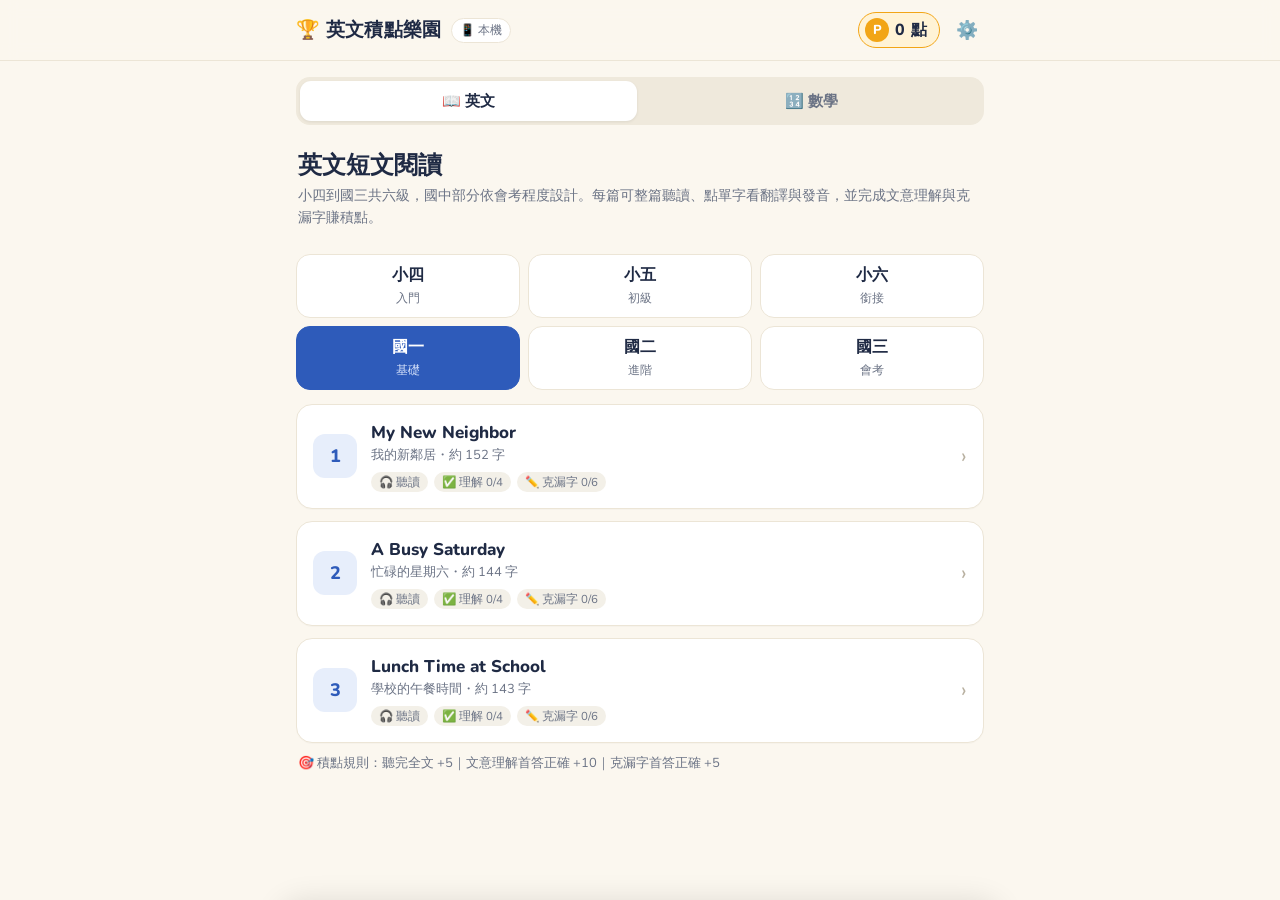
==== index.html @ c420f78f "新增數學練習：小四～國三 18 單元 112 題，與英文共用積點 Co-Authored-By: Claude Opus 5.5 <noreply@anthropic.com> Claude-Sess" ====
<!DOCTYPE html>
<html lang="zh-Hant">
<head>
<meta charset="utf-8">
<meta name="viewport" content="width=device-width, initial-scale=1">
<title>英文積點樂園｜短文閱讀</title>
<link rel="manifest" href="manifest.json">
<meta name="theme-color" content="#2E5BBA">
<meta name="apple-mobile-web-app-capable" content="yes">
<meta name="mobile-web-app-capable" content="yes">
<meta name="apple-mobile-web-app-title" content="英文積點樂園">
<meta name="apple-mobile-web-app-status-bar-style" content="default">
<link rel="apple-touch-icon" href="icons/icon-180.png">
<link rel="icon" href="icons/icon-192.png">
<link rel="preconnect" href="https://fonts.googleapis.com">
<link href="https://fonts.googleapis.com/css2?family=Nunito:wght@500;700;800&display=swap" rel="stylesheet">
<style>
:root{
  --bg:#FBF7EF; --card:#FFFFFF; --ink:#1F2A44; --muted:#6B7385; --line:#ECE5D6;
  --brand:#2E5BBA; --brand-soft:#E7EEFB; --gold:#F2A516; --gold-soft:#FFF3D6;
  --ok:#1E9E62; --ok-soft:#E3F5EC; --bad:#D9493B; --bad-soft:#FBE7E4;
  --hl:#FFE89A; --radius:16px;
}
*{box-sizing:border-box;-webkit-tap-highlight-color:transparent}
html,body{margin:0;background:var(--bg);color:var(--ink);
  font-family:"Nunito",-apple-system,"PingFang TC","Noto Sans TC","Microsoft JhengHei",sans-serif}
button{font:inherit;color:inherit;cursor:pointer;border:none;background:none}
.wrap{max-width:720px;margin:0 auto;padding:0 16px 96px}

/* header */
header{position:sticky;top:0;z-index:20;background:rgba(251,247,239,.94);backdrop-filter:blur(8px);border-bottom:1px solid var(--line)}
.hbar{max-width:720px;margin:0 auto;padding:12px 16px;display:flex;align-items:center;gap:10px}
.logo{font-weight:800;font-size:19px;letter-spacing:.3px;white-space:nowrap}
.local{font-size:12px;color:var(--muted);background:#fff;border:1px solid var(--line);padding:3px 8px;border-radius:99px;white-space:nowrap}
.spacer{flex:1}
.pts{display:flex;align-items:center;gap:6px;background:var(--gold-soft);border:1.5px solid var(--gold);padding:5px 12px 5px 6px;border-radius:99px;font-weight:800;white-space:nowrap}
.pts .p{width:24px;height:24px;border-radius:50%;background:var(--gold);color:#fff;display:grid;place-items:center;font-size:13px}
.pts.bump{animation:bump .5s}
@keyframes bump{40%{transform:scale(1.15)}}
.gear{font-size:18px;padding:6px;border-radius:10px}

/* home */
.hero{padding:20px 2px 6px}
.hero h1{margin:0 0 4px;font-size:24px}
.hero p{margin:0;color:var(--muted);font-size:14px;line-height:1.6}
.levels{display:grid;grid-template-columns:repeat(3,1fr);gap:8px;margin:18px 0 14px}
.lv{padding:9px 6px;border-radius:14px;background:#fff;border:1.5px solid var(--line);text-align:center}
.lv b{display:block;font-size:16px}
.lv small{color:var(--muted);font-size:12px}
.lv.on{background:var(--brand);border-color:var(--brand);color:#fff}
.lv.on small{color:#d8e3fb}
.plist{display:grid;gap:12px}
.pcard{display:flex;gap:14px;align-items:center;background:var(--card);border:1px solid var(--line);border-radius:var(--radius);padding:16px;text-align:left;width:100%;box-shadow:0 1px 0 rgba(0,0,0,.02)}
.pcard:active{transform:scale(.99)}
.pnum{width:44px;height:44px;border-radius:12px;background:var(--brand-soft);color:var(--brand);display:grid;place-items:center;font-weight:800;font-size:18px;flex:none}
.pinfo{flex:1;min-width:0}
.pinfo .t{font-weight:800;font-size:17px}
.pinfo .z{color:var(--muted);font-size:13px;margin-top:2px}
.badges{display:flex;gap:6px;margin-top:8px;flex-wrap:wrap}
.bdg{font-size:11.5px;padding:2px 8px;border-radius:99px;background:#F3F0E8;color:var(--muted)}
.bdg.done{background:var(--ok-soft);color:var(--ok);font-weight:700}
.chev{color:#B8B0A0;font-size:22px}

/* passage view */
.back{display:inline-flex;align-items:center;gap:4px;color:var(--brand);font-weight:700;padding:14px 0 6px}
.ptitle{margin:0;font-size:24px}
.psub{color:var(--muted);font-size:14px;margin:4px 0 0}
.tabs{display:flex;gap:6px;background:#EFE9DC;padding:4px;border-radius:14px;margin:16px 0}
.tab{flex:1;padding:10px 4px;border-radius:11px;font-weight:700;font-size:14px;color:var(--muted)}
.tab.on{background:#fff;color:var(--ink);box-shadow:0 1px 3px rgba(0,0,0,.08)}

.player{background:var(--card);border:1px solid var(--line);border-radius:var(--radius);padding:12px;display:flex;flex-wrap:wrap;gap:10px;align-items:center;position:sticky;top:58px;z-index:10}
.play{background:var(--brand);color:#fff;font-weight:800;padding:10px 16px;border-radius:12px;display:flex;align-items:center;gap:6px}
.stopb{background:#F1EDE4;padding:10px 12px;border-radius:12px;font-weight:700}
.speeds{display:flex;gap:4px;margin-left:auto}
.spd{padding:6px 9px;border-radius:9px;font-size:13px;font-weight:700;background:#F5F1E8;color:var(--muted)}
.spd.on{background:var(--ink);color:#fff}
.toggles{width:100%;display:flex;gap:8px;flex-wrap:wrap}
.tg{font-size:13px;padding:6px 10px;border-radius:99px;border:1.5px solid var(--line);background:#fff;font-weight:700;color:var(--muted)}
.tg.on{border-color:var(--brand);color:var(--brand);background:var(--brand-soft)}
.prog{width:100%;height:4px;background:#F1EDE4;border-radius:4px;overflow:hidden}
.prog i{display:block;height:100%;width:0;background:var(--gold);transition:width .3s}

.text{background:var(--card);border:1px solid var(--line);border-radius:var(--radius);padding:18px 18px 8px;margin-top:12px;font-size:19px;line-height:1.85;transition:filter .3s}
.text p{margin:0 0 16px}
.text.hide{filter:blur(7px);user-select:none;pointer-events:none}
.sent{border-radius:6px;transition:background .2s}
.sent.cur{background:#FFF6CF}
.w{border-radius:4px;cursor:pointer;padding:0 1px}
.w:hover{background:var(--brand-soft)}
.w.speak{background:var(--hl)}
.w.sel{background:var(--brand);color:#fff}
.hint{font-size:13px;color:var(--muted);margin:10px 2px 0;line-height:1.6}
.hidenote{text-align:center;color:var(--muted);font-size:14px;margin-top:-80px;position:relative;height:80px;display:none}
.vocab{margin-top:16px}
.vocab h3,.sech{font-size:15px;margin:0 0 8px}
.chips{display:flex;flex-wrap:wrap;gap:6px}
.chip{background:#fff;border:1px solid var(--line);border-radius:99px;padding:5px 10px;font-size:14px}
.chip span{color:var(--muted);font-size:12px;margin-left:4px}

/* quiz */
.q{background:var(--card);border:1px solid var(--line);border-radius:var(--radius);padding:16px;margin-bottom:12px}
.qh{font-weight:800;font-size:16.5px;line-height:1.5;margin-bottom:10px;display:flex;gap:8px}
.qh .n{color:var(--brand);flex:none}
.opt{display:flex;gap:10px;align-items:flex-start;width:100%;text-align:left;padding:11px 12px;border:1.5px solid var(--line);border-radius:12px;margin-top:8px;font-size:15.5px;line-height:1.45;background:#fff}
.opt .k{flex:none;width:24px;height:24px;border-radius:50%;background:#F3F0E8;display:grid;place-items:center;font-size:13px;font-weight:800;color:var(--muted)}
.opt.ok{border-color:var(--ok);background:var(--ok-soft)}
.opt.ok .k{background:var(--ok);color:#fff}
.opt.bad{border-color:var(--bad);background:var(--bad-soft)}
.opt.bad .k{background:var(--bad);color:#fff}
.opt:disabled{cursor:default}
.exp{margin-top:10px;font-size:14px;line-height:1.6;background:#FAF7F0;border-radius:10px;padding:10px 12px;color:#3d4660}
.exp b.okc{color:var(--ok)} .exp b.badc{color:var(--bad)}
.sum{display:flex;align-items:center;gap:12px;background:var(--ink);color:#fff;border-radius:var(--radius);padding:14px 16px;margin-bottom:12px}
.sum .big{font-size:26px;font-weight:800}
.sum .s{font-size:13px;opacity:.8}
.sum button{margin-left:auto;background:rgba(255,255,255,.14);color:#fff;padding:8px 12px;border-radius:10px;font-weight:700;font-size:13px}

/* cloze */
.ctext{background:var(--card);border:1px solid var(--line);border-radius:var(--radius);padding:18px;font-size:18px;line-height:2;margin-bottom:12px}
.ctext p{margin:0 0 14px}
.blank{display:inline-block;min-width:74px;text-align:center;border-bottom:2px solid var(--brand);color:var(--brand);font-weight:800;padding:0 6px;margin:0 2px;line-height:1.4;border-radius:6px 6px 0 0;cursor:pointer}
.blank.cur{background:var(--brand-soft)}
.blank.ok{color:var(--ok);border-color:var(--ok);background:var(--ok-soft)}
.blank.bad{color:var(--bad);border-color:var(--bad);background:var(--bad-soft)}
.cq .opts2{display:grid;grid-template-columns:1fr 1fr;gap:8px}
.cq .opt{margin-top:0}
.cq.flash{animation:flash 1s}
@keyframes flash{30%{box-shadow:0 0 0 3px var(--brand)}}

/* sheet & modal */
.scrim{position:fixed;inset:0;background:rgba(20,25,40,.35);z-index:40;display:none}
.scrim.on{display:block}
.sheet{position:fixed;left:0;right:0;bottom:0;z-index:50;background:#fff;border-radius:22px 22px 0 0;padding:18px 20px calc(22px + env(safe-area-inset-bottom));max-width:720px;margin:0 auto;transform:translateY(110%);transition:transform .25s ease;box-shadow:0 -8px 30px rgba(0,0,0,.12)}
.sheet.on{transform:none}
.grab{width:40px;height:5px;border-radius:5px;background:#E3DDD0;margin:-6px auto 12px}
.sw{font-size:30px;font-weight:800}
.spos{color:var(--muted);font-size:13px;margin-top:2px}
.szh{font-size:18px;margin:10px 0 16px;line-height:1.5}
.sbtns{display:flex;gap:8px;flex-wrap:wrap}
.sbtn{flex:1;min-width:96px;padding:12px 10px;border-radius:12px;background:var(--brand-soft);color:var(--brand);font-weight:800;font-size:14.5px}
.sbtn.pri{background:var(--brand);color:#fff}
.modal{position:fixed;inset:0;z-index:60;background:rgba(20,25,40,.35);display:none;place-items:center;padding:20px}
.modal.on{display:grid}
.mbox{background:#fff;border-radius:18px;padding:20px;max-width:360px;width:100%;box-shadow:0 10px 40px rgba(0,0,0,.2)}
.mbox h3{margin:0 0 8px}
.mbox p{color:var(--muted);font-size:14px;line-height:1.6;margin:0 0 16px}
.mrow{display:flex;gap:8px;justify-content:flex-end}
.mrow button{padding:10px 14px;border-radius:10px;font-weight:700;background:#F1EDE4}
.mrow .danger{background:var(--bad);color:#fff}
.mset{display:grid;gap:8px;margin-bottom:14px}
.mline{display:flex;justify-content:space-between;font-size:14px;padding:4px 2px}
.mline span{color:var(--muted)}
.mbtn{display:block;text-align:center;padding:11px;border-radius:12px;background:var(--brand-soft);color:var(--brand);font-weight:800;font-size:14.5px;cursor:pointer}
.mmsg{font-size:13px;color:var(--ok);min-height:1em;text-align:center}
.loading{text-align:center;color:var(--muted);padding:80px 0}
.new{font-size:11px;background:var(--bad);color:#fff;border-radius:6px;padding:1px 6px;margin-left:6px;vertical-align:middle}
.subj{display:flex;gap:6px;background:#EFE9DC;padding:4px;border-radius:14px;margin:16px 0 4px}
.sj{flex:1;padding:10px 4px;border-radius:11px;font-weight:800;font-size:15px;color:var(--muted)}
.sj.on{background:#fff;color:var(--ink);box-shadow:0 1px 3px rgba(0,0,0,.08)}
.frac{display:inline-flex;flex-direction:column;align-items:center;vertical-align:middle;font-size:.85em;line-height:1.1;margin:0 2px}
.frac>span:first-child{border-bottom:1.5px solid currentColor;padding:0 3px}
.frac>span:last-child{padding:0 3px}
.ov{border-top:1.5px solid currentColor;padding-top:1px}
.keyc{background:var(--card);border:1px solid var(--line);border-radius:var(--radius);padding:14px 16px;margin-bottom:12px;font-size:15px;line-height:1.8}
.keyc h3{margin:0 0 6px;font-size:15px}
.keyc ul{margin:0;padding-left:20px}
.nrow{display:flex;align-items:center;gap:8px;margin-top:4px;flex-wrap:wrap}
.nin{min-width:150px;min-height:48px;border:2px solid var(--line);border-radius:12px;padding:8px 12px;font-size:20px;font-weight:800;display:flex;align-items:center;gap:2px;background:#fff;cursor:text}
.nin.act{border-color:var(--brand);box-shadow:0 0 0 3px var(--brand-soft)}
.nin.ok{border-color:var(--ok);background:var(--ok-soft);color:var(--ok)}
.nin.bad{border-color:var(--bad);background:var(--bad-soft);color:var(--bad)}
.nin .ph{color:#B8B0A0;font-weight:600;font-size:15px}
.caret{display:inline-block;width:2px;height:22px;background:var(--brand);animation:blink 1s step-end infinite}
@keyframes blink{50%{opacity:0}}
.nunit{color:var(--muted);font-weight:700}
.nmsg{font-size:13.5px;color:var(--bad);margin-top:6px;min-height:0}
.kp{position:fixed;left:0;right:0;bottom:0;z-index:45;background:#F3EEE3;border-top:1px solid var(--line);padding:10px 10px calc(10px + env(safe-area-inset-bottom));transform:translateY(110%);transition:transform .2s}
.kp.on{transform:none}
.kpg{max-width:520px;margin:0 auto;display:grid;grid-template-columns:repeat(4,1fr);gap:8px}
.kpg button{background:#fff;border-radius:12px;padding:13px 0;font-size:21px;font-weight:800;box-shadow:0 1px 0 rgba(0,0,0,.08)}
.kpg .fn{background:#E4DCCB;font-size:17px}
.kpg .go{background:var(--brand);color:#fff;font-size:17px}
body.kpon .wrap{padding-bottom:300px}
.toast{position:fixed;left:50%;top:76px;transform:translate(-50%,-20px);opacity:0;z-index:70;background:var(--gold);color:#fff;font-weight:800;padding:8px 16px;border-radius:99px;transition:all .3s;pointer-events:none;box-shadow:0 4px 14px rgba(242,165,22,.4)}
.toast.on{opacity:1;transform:translate(-50%,0)}
.warn{font-size:13px;background:var(--bad-soft);color:var(--bad);padding:8px 12px;border-radius:10px;margin-top:10px;display:none}
@media (max-width:420px){.text{font-size:18px}.speeds{margin-left:0}.logo{font-size:17px}}
</style>
</head>
<body>
<header><div class="hbar">
  <div class="logo">🏆 英文積點樂園</div>
  <span class="local">📱 本機</span>
  <div class="spacer"></div>
  <div class="pts" id="pts"><span class="p">P</span><span id="ptsv">0</span>點</div>
  <button class="gear" id="gear" aria-label="設定">⚙️</button>
</div></header>

<main class="wrap" id="app"></main>

<div class="scrim" id="scrim"></div>
<div class="sheet" id="sheet">
  <div class="grab"></div>
  <div class="sw" id="sw"></div>
  <div class="spos" id="sipa"></div>
  <div class="szh" id="szh"></div>
  <div class="sbtns">
    <button class="sbtn pri" id="sSay">🔊 發音</button>
    <button class="sbtn" id="sSlow">🐢 慢速</button>
    <button class="sbtn" id="sSent">📢 唸這句</button>
  </div>
</div>
<div class="modal" id="modal"><div class="mbox">
  <h3>設定</h3>
  <div class="mset">
    <div class="mline"><b>題庫</b><span id="cinfo">—</span></div>
    <button class="mbtn" id="mUpd">🔄 檢查題庫更新</button>
    <label class="mbtn">📥 匯入題庫檔（.json）<input type="file" id="mImp" accept=".json,application/json" hidden></label>
    <button class="mbtn" id="mClrImp">🗑 移除匯入的題目</button>
    <div class="mmsg" id="mmsg"></div>
  </div>
  <p>積點與作答紀錄只存在這台裝置中，清除後無法復原。</p>
  <div class="mrow"><button id="mClose">關閉</button><button class="danger" id="mReset">清除積點紀錄</button></div>
</div></div>
<div class="toast" id="toast"></div>
<div class="kp" id="kp"><div class="kpg">
  <button data-k="7">7</button><button data-k="8">8</button><button data-k="9">9</button><button class="fn" data-k="bs">⌫</button>
  <button data-k="4">4</button><button data-k="5">5</button><button data-k="6">6</button><button class="fn" data-k="/">分數 /</button>
  <button data-k="1">1</button><button data-k="2">2</button><button data-k="3">3</button><button class="fn" data-k="-">負 −</button>
  <button data-k="0">0</button><button class="fn" data-k=".">.</button><button class="fn" data-k="又">又</button><button class="go" data-k="ok">確定</button>
</div></div>

<script>
let PASSAGES=[], DICT={}, CONTENT={version:0,updated:""};
const IMP_KEY="eng-points-imported-v1";
function getImported(){try{return JSON.parse(localStorage.getItem(IMP_KEY)||"null")}catch(e){return null}}
function validate(c){
  if(!c||!Array.isArray(c.passages)) throw new Error("檔案中找不到 passages 陣列");
  c.passages.forEach((p,i)=>{
    const tag=`第 ${i+1} 篇（${p.id||"無 id"}）`;
    if(!p.id||!p.title||!p.text||!p.level) throw new Error(tag+"缺少 id / title / text / level");
    if(![4,5,6,7,8,9].includes(+p.level)) throw new Error(tag+"的 level 必須是 4～9（4＝小四…9＝國三）");
    const blanks=(p.text.match(/\{[^}]+\}/g)||[]).length;
    if(blanks!==(p.cloze||[]).length) throw new Error(`${tag}：文中 {} 挖空 ${blanks} 個，但 cloze 有 ${(p.cloze||[]).length} 題`);
    (p.qs||[]).forEach(q=>{if(!q.q||!Array.isArray(q.opts)||q.opts.length<2) throw new Error(tag+"有題目格式錯誤")});
    p.level=+p.level;
  });
  return c;
}
let MATH=[], MATHV=0, MIMP=0;
const MIMP_KEY="eng-points-imported-math-v1";
function applyMath(m){
  let imp=null; try{imp=JSON.parse(localStorage.getItem(MIMP_KEY)||"null")}catch(e){}
  const map=new Map((m.units||[]).map(u=>[u.id,u])); MIMP=0;
  if(imp) imp.units.forEach(u=>{map.set(u.id,u);MIMP++});
  MATH=[...map.values()]; MATHV=m.version||0;
}
function validateMath(c){
  c.units.forEach((u,i)=>{
    const tag=`數學第 ${i+1} 單元（${u.id||"無 id"}）`;
    if(!u.id||!u.title||![4,5,6,7,8,9].includes(+u.level)||!Array.isArray(u.qs)) throw new Error(tag+"缺少 id / title / level(4～9) / qs");
    u.level=+u.level;
    u.qs.forEach((q,j)=>{
      if(q.t==="num"){ if(!q.q||!parseNum(String(q.ans))) throw new Error(`${tag} 第 ${j+1} 題的 ans 格式無法辨識`); }
      else if(!q.q||!Array.isArray(q.opts)||q.opts.length<2) throw new Error(`${tag} 第 ${j+1} 題格式錯誤`);
    });
  });
  return c;
}
function applyContent(base){
  const imp=getImported();
  const map=new Map(); (base.passages||[]).forEach(p=>map.set(p.id,p));
  let impN=0; if(imp){ imp.passages.forEach(p=>{map.set(p.id,p); impN++;}); }
  PASSAGES=[...map.values()];
  DICT=Object.assign({},base.dict||{},imp&&imp.dict||{});
  CONTENT={version:base.version||0,updated:base.updated||"",impN};
}
async function loadContent(){
  let base=null;
  try{ const r=await fetch("content.json?t="+Date.now(),{cache:"no-store"}); if(r.ok) base=await r.json(); }catch(e){}
  if(!base){ try{ const r=await fetch("content.json"); if(r.ok) base=await r.json(); }catch(e){} }
  if(!base) base={version:0,passages:[],dict:{}};
  applyContent(base);
  let m=null;
  try{ const r=await fetch("math.json?t="+Date.now(),{cache:"no-store"}); if(r.ok) m=await r.json(); }catch(e){}
  if(!m){ try{ const r=await fetch("math.json"); if(r.ok) m=await r.json(); }catch(e){} }
  applyMath(m||{version:0,units:[]});
  return base;
}
</script>
<script>
// ───────── state ─────────
const KEY="eng-points-reading-v1";
let S={points:0,done:{},level:7,seen:[]};
try{const raw=localStorage.getItem(KEY); if(raw) S=Object.assign(S,JSON.parse(raw));}catch(e){}
function save(){try{localStorage.setItem(KEY,JSON.stringify(S))}catch(e){}}
function rec(pid){return S.done[pid]||(S.done[pid]={qs:{},cl:{},listened:false,words:[]})}
const $=s=>document.querySelector(s);
function esc(s){return s.replace(/[&<>"]/g,c=>({"&":"&amp;","<":"&lt;",">":"&gt;",'"':"&quot;"}[c]))}

function addPoints(n,msg){
  const t0=$("#toast"); if(!n){t0.textContent=msg; t0.classList.add("on"); clearTimeout(addPoints._t); addPoints._t=setTimeout(()=>t0.classList.remove("on"),1800); return;}
  S.points+=n; save(); $("#ptsv").textContent=S.points;
  const p=$("#pts"); p.classList.remove("bump"); void p.offsetWidth; p.classList.add("bump");
  const t=$("#toast"); t.textContent=`+${n} 點　${msg||""}`; t.classList.add("on");
  clearTimeout(addPoints._t); addPoints._t=setTimeout(()=>t.classList.remove("on"),1500);
}
$("#ptsv").textContent=S.points;

// seeded shuffle so option order stays stable for each question
function seeded(str){let h=2166136261;for(const c of str){h^=c.charCodeAt(0);h=Math.imul(h,16777619)}return()=>{h^=h<<13;h^=h>>>17;h^=h<<5;return((h>>>0)%10000)/10000}}
function order(n,seed){const r=seeded(seed),a=[...Array(n).keys()];for(let i=n-1;i>0;i--){const j=Math.floor(r()*(i+1));[a[i],a[j]]=[a[j],a[i]]}return a}

// ───────── text parsing ─────────
const LV={4:{n:"小四",d:"入門"},5:{n:"小五",d:"初級"},6:{n:"小六",d:"銜接"},7:{n:"國一",d:"基礎"},8:{n:"國二",d:"進階"},9:{n:"國三",d:"會考"}};
function parse(p){
  // → paragraphs[ sentences[ {text, tokens:[{t:'w'|'x', s, blank}]} ] ]
  let bi=0;
  return p.text.split("\n").map(par=>{
    const sents=par.match(/[^.!?]+[.!?]+["”]?\s*|[^.!?]+$/g)||[par];
    return sents.map(raw=>{
      const tokens=[]; const re=/\{([^}]+)\}|([A-Za-z]+(?:['’-][A-Za-z]+)*)|([^A-Za-z{]+)/g; let m;
      while((m=re.exec(raw))){
        if(m[1]) tokens.push({t:"w",s:m[1],blank:bi++});
        else if(m[2]) tokens.push({t:"w",s:m[2]});
        else tokens.push({t:"x",s:m[3]});
      }
      return {text:raw.replace(/[{}]/g,"").trim(),tokens};
    });
  });
}
function lookup(w){
  let k=w.toLowerCase().replace(/’/g,"'");
  const D=Object.assign({},DICT,(cur&&cur.dict)||{});
  if(D[k]) return {k,v:D[k]};
  const k2=k.replace(/'s$/,"");
  if(D[k2]) return {k:k2,v:D[k2]+(k2!==k?"（此處為所有格 's：…的）":"")};
  if(false) return {k:k2,v:DICT[k2]+(k2!==k?"（此處為所有格 's：…的）":"")};
  return {k,v:"（查無翻譯）"};
}

// ───────── speech ─────────
const synth=window.speechSynthesis;
let voice=null;
function pickVoice(){
  if(!synth) return;
  const vs=synth.getVoices(); if(!vs.length) return;
  const pref=["Samantha","Google US English","Microsoft Aria","Microsoft Jenny","Karen","Daniel"];
  voice=pref.map(n=>vs.find(v=>v.name.includes(n)&&/^en/i.test(v.lang))).find(Boolean)
     ||vs.find(v=>/^en[-_]US/i.test(v.lang))||vs.find(v=>/^en/i.test(v.lang))||null;
}
if(synth){pickVoice(); synth.onvoiceschanged=pickVoice;}
let rate=parseFloat(S.rate||0.85);
let reading={on:false,idx:0,gen:0,sents:[],pid:null};
function utter(text,r){const u=new SpeechSynthesisUtterance(text);u.lang="en-US";if(voice)u.voice=voice;u.rate=r;return u}
function sayOnce(text,r){
  if(!synth){showWarn();return}
  stopReading(true); synth.cancel(); synth.speak(utter(text,r));
}
function showWarn(){const w=$("#warn"); if(w) w.style.display="block"}

function readFrom(i){
  if(!synth){showWarn();return}
  const g=++reading.gen; reading.on=true; reading.idx=i; synth.cancel(); updatePlayer();
  const step=()=>{
    if(g!==reading.gen) return;
    clearSpeakMarks();
    if(reading.idx>=reading.sents.length){
      reading.on=false; reading.idx=0; updatePlayer();
      const r=rec(reading.pid); if(!r.listened){r.listened=true; save(); addPoints(5,"聽完全文");}
      return;
    }
    const s=reading.sents[reading.idx];
    s.el.classList.add("cur");
    if(!$("#text").classList.contains("hide")) s.el.scrollIntoView({block:"center",behavior:"smooth"});
    const u=utter(s.text,rate);
    u.onboundary=e=>{ if(g!==reading.gen||e.name&&e.name!=="word") return;
      document.querySelectorAll(".w.speak").forEach(x=>x.classList.remove("speak"));
      const hit=s.spans.find(o=>e.charIndex>=o.a&&e.charIndex<o.b); if(hit) hit.el.classList.add("speak"); };
    u.onend=()=>{ if(g!==reading.gen) return; reading.idx++; updateProg(); step(); };
    u.onerror=u.onend;
    synth.speak(u);
  };
  updateProg(); step();
}
function stopReading(keepIdx){
  reading.gen++; reading.on=false; if(!keepIdx) reading.idx=0;
  if(synth) synth.cancel(); clearSpeakMarks(); updatePlayer(); updateProg();
}
function clearSpeakMarks(){document.querySelectorAll(".sent.cur,.w.speak").forEach(x=>x.classList.remove("cur","speak"))}
function updatePlayer(){const b=$("#playBtn"); if(!b) return;
  b.innerHTML=reading.on?"⏸ 暫停":(reading.idx>0?"▶ 繼續播放":"▶ 播放全文");}
function updateProg(){const i=$("#prog i"); if(i&&reading.sents.length) i.style.width=(reading.idx/reading.sents.length*100)+"%"}

// ───────── word sheet ─────────
let sheetCtx=null;
function openSheet(word,sentText,el){
  document.querySelectorAll(".w.sel").forEach(x=>x.classList.remove("sel"));
  if(el) el.classList.add("sel");
  const {k,v}=lookup(word); const m=v.match(/^([a-z./]+)\s+(.*)$/i);
  $("#sw").textContent=k; $("#sipa").textContent=m?m[1]:""; $("#szh").textContent=m?m[2]:v;
  sheetCtx={word:k,sent:sentText};
  $("#sSent").style.display=sentText?"":"none";
  $("#scrim").classList.add("on"); $("#sheet").classList.add("on");
  sayOnce(k,0.8);
  if(cur){const r=rec(cur.id); if(!r.words.includes(k)){r.words.push(k); save(); renderVocab();}}
}
function closeSheet(){$("#scrim").classList.remove("on");$("#sheet").classList.remove("on");document.querySelectorAll(".w.sel").forEach(x=>x.classList.remove("sel"))}
$("#scrim").onclick=closeSheet;
$("#sSay").onclick=()=>sheetCtx&&sayOnce(sheetCtx.word,0.8);
$("#sSlow").onclick=()=>sheetCtx&&sayOnce(sheetCtx.word,0.45);
$("#sSent").onclick=()=>sheetCtx&&sayOnce(sheetCtx.sent,rate);

// settings
function cinfo(){$("#cinfo").textContent=`英文 v${CONTENT.version}・${PASSAGES.length} 篇｜數學 v${MATHV}・${MATH.length} 單元`+((CONTENT.impN||MIMP)?"（含匯入）":"");}
$("#gear").onclick=()=>{cinfo();$("#mmsg").textContent="";$("#modal").classList.add("on")};
$("#mUpd").onclick=async()=>{const before=PASSAGES.length,v=CONTENT.version;$("#mmsg").textContent="檢查中…";
  await loadContent(); cinfo();
  $("#mmsg").textContent=CONTENT.version>v?`已更新到 v${CONTENT.version}，新增 ${PASSAGES.length-before} 篇`:(navigator.onLine===false?"目前離線，使用已下載的題庫":"已是最新題庫");
  cur?openPassage(cur.id,tab):home();};
$("#mImp").onchange=e=>{const f=e.target.files[0]; if(!f) return; const rd=new FileReader();
  rd.onload=()=>{try{const raw=JSON.parse(rd.result);
      if(raw&&Array.isArray(raw.units)){ const c=validateMath(raw); let old=null; try{old=JSON.parse(localStorage.getItem(MIMP_KEY)||"null")}catch(e){}
        const m=new Map(((old&&old.units)||[]).map(u=>[u.id,u])); c.units.forEach(u=>m.set(u.id,u));
        localStorage.setItem(MIMP_KEY,JSON.stringify({units:[...m.values()]}));
        loadContent().then(()=>{cinfo();$("#mmsg").style.color="var(--ok)";$("#mmsg").textContent=`數學題匯入成功，目前共 ${MATH.length} 單元`;S.subj="math";save();home();}); return; }
      const c=validate(raw); const old=getImported();
      if(old){const m=new Map(old.passages.map(p=>[p.id,p])); c.passages.forEach(p=>m.set(p.id,p)); c.passages=[...m.values()]; c.dict=Object.assign({},old.dict||{},c.dict||{});}
      localStorage.setItem(IMP_KEY,JSON.stringify({passages:c.passages,dict:c.dict||{}}));
      loadContent().then(()=>{cinfo();$("#mmsg").style.color="var(--ok)";$("#mmsg").textContent=`匯入成功，目前共 ${PASSAGES.length} 篇`;home();});
    }catch(err){$("#mmsg").style.color="var(--bad)";$("#mmsg").textContent="匯入失敗："+err.message}};
  rd.readAsText(f); e.target.value="";};
$("#mClrImp").onclick=()=>{try{localStorage.removeItem(IMP_KEY);localStorage.removeItem(MIMP_KEY)}catch(e){} loadContent().then(()=>{cinfo();$("#mmsg").textContent="已移除匯入的題目";home();});};
$("#mClose").onclick=()=>$("#modal").classList.remove("on");
$("#mReset").onclick=()=>{S={points:0,done:{},level:S.level};save();$("#ptsv").textContent=0;$("#modal").classList.remove("on");cur?openPassage(cur.id,tab):home()};

// ───────── views ─────────
let cur=null, tab="read";
function stats(p){
  const r=S.done[p.id]||{qs:{},cl:{}};
  const qd=Object.keys(r.qs).length, qok=Object.values(r.qs).filter(x=>x.ok).length;
  const cd=Object.keys(r.cl).length, cok=Object.values(r.cl).filter(x=>x.ok).length;
  const words=p.text.replace(/[{}]/g,"").match(/[A-Za-z]+/g).length;
  return {r,qd,qok,cd,cok,words};
}
function subjBar(){return `<div class="subj"><button class="sj ${S.subj!=="math"?"on":""}" data-s="en">📖 英文</button><button class="sj ${S.subj==="math"?"on":""}" data-s="math">🔢 數學</button></div>`}
function bindSubj(){document.querySelectorAll(".sj").forEach(b=>b.onclick=()=>{S.subj=b.dataset.s;save();home()})}
function home(){
  stopReading(); closeSheet(); kpClose(); cur=null; mcur=null; location.hash="";
  if(S.subj==="math") return mathHome();
  const list=PASSAGES.filter(p=>p.level===S.level);
  $("#app").innerHTML=`
  ${subjBar()}
  <section class="hero"><h1>英文短文閱讀</h1>
  <p>小四到國三共六級，國中部分依會考程度設計。每篇可整篇聽讀、點單字看翻譯與發音，並完成文意理解與克漏字賺積點。</p></section>
  <div class="levels">${[4,5,6,7,8,9].map(l=>`<button class="lv ${l===S.level?"on":""}" data-l="${l}"><b>${LV[l].n}</b><small>${LV[l].d}</small></button>`).join("")}</div>
  <div class="plist">${list.map((p,i)=>{const s=stats(p);return `
    <button class="pcard" data-id="${p.id}">
      <div class="pnum">${i+1}</div>
      <div class="pinfo"><div class="t">${esc(p.title)}${(S.seen||[]).includes(p.id)?"":'<span class="new">NEW</span>'}</div><div class="z">${p.zh}・約 ${s.words} 字</div>
        <div class="badges">
          <span class="bdg ${s.r.listened?"done":""}">🎧 ${s.r.listened?"已聽完":"聽讀"}</span>
          <span class="bdg ${s.qd===p.qs.length?"done":""}">✅ 理解 ${s.qok}/${p.qs.length}</span>
          <span class="bdg ${s.cd===p.cloze.length?"done":""}">✏️ 克漏字 ${s.cok}/${p.cloze.length}</span>
        </div></div>
      <div class="chev">›</div>
    </button>`}).join("")}</div>
  <p class="hint">🎯 積點規則：聽完全文 +5｜文意理解首答正確 +10｜克漏字首答正確 +5</p>`;
  document.querySelectorAll(".lv").forEach(b=>b.onclick=()=>{S.level=+b.dataset.l;save();home()});
  document.querySelectorAll(".pcard").forEach(b=>b.onclick=()=>openPassage(b.dataset.id,"read"));
  bindSubj(); window.scrollTo(0,0);
}
function openPassage(id,t){
  stopReading(); closeSheet();
  cur=PASSAGES.find(p=>p.id===id); if(!cur) return home(); tab=t||"read"; location.hash=id;
  S.seen=S.seen||[]; if(!S.seen.includes(id)){S.seen.push(id);save();}
  const s=stats(cur);
  $("#app").innerHTML=`
    <button class="back" id="back">‹ ${LV[cur.level].n}文章列表</button>
    <h2 class="ptitle">${esc(cur.title)}</h2>
    <p class="psub">${cur.zh}・${LV[cur.level].n}（${LV[cur.level].d}）・約 ${s.words} 字</p>
    <div class="tabs">
      <button class="tab ${tab==="read"?"on":""}" data-t="read">📖 閱讀聽力</button>
      <button class="tab ${tab==="qs"?"on":""}" data-t="qs">✅ 文意理解</button>
      <button class="tab ${tab==="cl"?"on":""}" data-t="cl">✏️ 克漏字</button>
    </div>
    <div id="pane"></div>`;
  $("#back").onclick=home;
  document.querySelectorAll(".tab").forEach(b=>b.onclick=()=>{stopReading();closeSheet();tab=b.dataset.t;document.querySelectorAll(".tab").forEach(x=>x.classList.toggle("on",x===b));renderPane()});
  renderPane(); window.scrollTo(0,0);
}
function renderPane(){ if(tab==="read") renderRead(); else if(tab==="qs") renderQs(); else renderCloze(); }

function renderRead(){
  const paras=parse(cur);
  $("#pane").innerHTML=`
    <div class="player">
      <button class="play" id="playBtn">▶ 播放全文</button>
      <button class="stopb" id="stopBtn">⏹</button>
      <div class="speeds">${[0.6,0.75,0.85,1].map(r=>`<button class="spd ${r===rate?"on":""}" data-r="${r}">${r}x</button>`).join("")}</div>
      <div class="toggles"><button class="tg" id="hideTg">🙈 隱藏文字（純聽力）</button></div>
      <div class="prog" id="prog"><i></i></div>
    </div>
    <div class="warn" id="warn">這個環境不支援語音朗讀（常見於 App 內建瀏覽器）。請用 Android 的 Chrome 或 iPhone 的 Safari 開啟，或安裝到主畫面。</div>
    <div class="text" id="text"></div>
    <p class="hint">👆 點任一單字：看中文意思、聽發音（可慢速），也能唸出整句。<br>💡 點句子中的單字後按「唸這句」，可單句反覆練聽。播放中會以黃色標示正在唸的句子。</p>
    <div class="vocab" id="vocab"></div>`;
  const box=$("#text"); reading.sents=[]; reading.pid=cur.id; reading.idx=0;
  paras.forEach(par=>{
    const pe=document.createElement("p");
    par.forEach(sent=>{
      const se=document.createElement("span"); se.className="sent";
      const info={text:sent.text,el:se,spans:[]}; let off=0, lead=true;
      sent.tokens.forEach(tk=>{
        if(tk.t==="x"){ se.appendChild(document.createTextNode(tk.s)); if(!lead||tk.s.trim()) {off+= lead?tk.s.trimStart().length:tk.s.length;} lead=false; return;}
        lead=false;
        const w=document.createElement("span"); w.className="w"; w.textContent=tk.s;
        info.spans.push({a:off,b:off+tk.s.length,el:w}); off+=tk.s.length;
        w.onclick=e=>{e.stopPropagation(); openSheet(tk.s,sent.text,w)};
        se.appendChild(w);
      });
      reading.sents.push(info); pe.appendChild(se); pe.appendChild(document.createTextNode(" "));
    });
    box.appendChild(pe);
  });
  if(!synth) showWarn();
  $("#playBtn").onclick=()=>{ if(reading.on) stopReading(true); else readFrom(reading.idx); };
  $("#stopBtn").onclick=()=>stopReading(false);
  document.querySelectorAll(".spd").forEach(b=>b.onclick=()=>{
    rate=+b.dataset.r; S.rate=rate; save();
    document.querySelectorAll(".spd").forEach(x=>x.classList.toggle("on",x===b));
    if(reading.on) readFrom(reading.idx);
  });
  $("#hideTg").onclick=e=>{const on=box.classList.toggle("hide"); e.currentTarget.classList.toggle("on",on);
    e.currentTarget.textContent=on?"👀 顯示文字":"🙈 隱藏文字（純聽力）";};
  renderVocab();
}
function renderVocab(){
  const v=$("#vocab"); if(!v||!cur) return;
  const ws=(S.done[cur.id]||{words:[]}).words||[];
  v.innerHTML=ws.length?`<h3>📒 本篇查過的單字（${ws.length}）</h3><div class="chips">${ws.map(w=>{const z=lookup(w).v.replace(/^[a-z./]+\s+/i,"").split(/[；（]/)[0];return `<button class="chip" data-w="${esc(w)}">${esc(w)}<span>${esc(z)}</span></button>`}).join("")}</div>`:"";
  v.querySelectorAll(".chip").forEach(c=>c.onclick=()=>openSheet(c.dataset.w,null,null));
}

const KEYS="ABCD";
function renderQs(){
  const r=rec(cur.id);
  const done=Object.keys(r.qs).length, ok=Object.values(r.qs).filter(x=>x.ok).length;
  let h="";
  if(done===cur.qs.length) h+=`<div class="sum"><div><div class="big">${ok} / ${cur.qs.length}</div><div class="s">文意理解完成</div></div><button id="redo">重新作答</button></div>`;
  cur.qs.forEach((q,qi)=>{
    const ord=order(q.opts.length,cur.id+"q"+qi), a=r.qs[qi];
    h+=`<div class="q"><div class="qh"><span class="n">${qi+1}.</span><span>${esc(q.q)}</span></div>`;
    ord.forEach((oi,pos)=>{
      let c=""; if(a){ if(oi===0) c="ok"; else if(oi===a.pick) c="bad"; }
      h+=`<button class="opt ${c}" data-q="${qi}" data-o="${oi}" ${a?"disabled":""}><span class="k">${KEYS[pos]}</span><span>${esc(q.opts[oi])}</span></button>`;
    });
    if(a) h+=`<div class="exp">${a.ok?'<b class="okc">答對了！</b>':'<b class="badc">正確答案是 '+KEYS[ord.indexOf(0)]+'。</b>'} ${esc(q.exp)}</div>`;
    h+=`</div>`;
  });
  $("#pane").innerHTML=h;
  document.querySelectorAll(".opt[data-q]").forEach(b=>b.onclick=()=>{
    const qi=+b.dataset.q, oi=+b.dataset.o, okk=oi===0;
    r.qs[qi]={pick:oi,ok:okk}; const first=!(r.qPaid||{})[qi];
    r.qPaid=r.qPaid||{}; r.qPaid[qi]=true; save();
    if(okk&&first) addPoints(10,"答對了！");
    const y=window.scrollY; renderQs(); window.scrollTo(0,y);
  });
  const rd=$("#redo"); if(rd) rd.onclick=()=>{r.qs={};save();renderQs();window.scrollTo(0,0)};
}

let clCur=0;
function renderCloze(){
  const r=rec(cur.id); const paras=parse(cur);
  const done=Object.keys(r.cl).length, ok=Object.values(r.cl).filter(x=>x.ok).length;
  if(r.cl[clCur]) { const nx=cur.cloze.findIndex((_,i)=>!r.cl[i]); if(nx>=0) clCur=nx; }
  let h="";
  if(done===cur.cloze.length) h+=`<div class="sum"><div><div class="big">${ok} / ${cur.cloze.length}</div><div class="s">克漏字完成</div></div><button id="clListen">🔊 聽全文</button><button id="redo">重做</button></div>`;
  else h+=`<p class="hint" style="margin:0 0 10px">點選文中空格或下方題目作答。每格首答正確 +5 點。</p>`;
  h+=`<div class="ctext">`;
  paras.forEach(par=>{h+="<p>"; par.forEach(sent=>sent.tokens.forEach(tk=>{
    if(tk.blank!==undefined){const a=r.cl[tk.blank]; const c=a?(a.ok?"ok":"bad"):(tk.blank===clCur?"cur":"");
      h+=`<span class="blank ${c}" data-b="${tk.blank}">(${tk.blank+1}) ${a?esc(cur.cloze[tk.blank].opts[0]):"&nbsp;"}</span>`;}
    else h+=esc(tk.s);
  })); h+="</p>";});
  h+=`</div>`;
  cur.cloze.forEach((c,ci)=>{
    const ord=order(c.opts.length,cur.id+"c"+ci), a=r.cl[ci];
    h+=`<div class="q cq" id="cq${ci}"><div class="qh"><span class="n">(${ci+1})</span><span style="color:var(--muted);font-weight:700;font-size:14px">選出最適合的答案</span></div><div class="opts2">`;
    ord.forEach((oi,pos)=>{let cc=""; if(a){ if(oi===0) cc="ok"; else if(oi===a.pick) cc="bad"; }
      h+=`<button class="opt ${cc}" data-c="${ci}" data-o="${oi}" ${a?"disabled":""}><span class="k">${KEYS[pos]}</span><span>${esc(c.opts[oi])}</span></button>`;});
    h+=`</div>`;
    if(a) h+=`<div class="exp">${a.ok?'<b class="okc">答對了！</b>':'<b class="badc">正確答案：'+esc(c.opts[0])+'</b>'} ${esc(c.exp)}</div>`;
    h+=`</div>`;
  });
  $("#pane").innerHTML=h;
  document.querySelectorAll(".blank").forEach(b=>b.onclick=()=>{
    clCur=+b.dataset.b; document.querySelectorAll(".blank").forEach(x=>x.classList.toggle("cur",x===b&&!x.classList.contains("ok")&&!x.classList.contains("bad")));
    const t=$("#cq"+clCur); t.scrollIntoView({block:"center",behavior:"smooth"}); t.classList.remove("flash"); void t.offsetWidth; t.classList.add("flash");
  });
  document.querySelectorAll(".opt[data-c]").forEach(b=>b.onclick=()=>{
    const ci=+b.dataset.c, oi=+b.dataset.o, okk=oi===0;
    r.cl[ci]={pick:oi,ok:okk}; r.cPaid=r.cPaid||{}; const first=!r.cPaid[ci]; r.cPaid[ci]=true; save();
    if(okk&&first) addPoints(5,"克漏字答對！");
    const y=window.scrollY; renderCloze(); window.scrollTo(0,y);
  });
  const rd=$("#redo"); if(rd) rd.onclick=()=>{r.cl={};clCur=0;save();renderCloze();window.scrollTo(0,0)};
  const cl=$("#clListen"); if(cl) cl.onclick=()=>{tab="read";document.querySelectorAll(".tab").forEach(x=>x.classList.toggle("on",x.dataset.t==="read"));renderPane();readFrom(0)};
}


// ───────── 數學 ─────────
let mcur=null, kpQ=null, kpVal="";
function gcd(a,b){a=Math.abs(a);b=Math.abs(b);while(b){[a,b]=[b,a%b]}return a}
function parseNum(s){
  s=String(s).replace(/[−–]/g,"-").replace(/[,\s%]/g,"");
  let m;
  if((m=s.match(/^(-?)(\d+)又(\d+)\/(\d+)$/))){const w=+m[2],a=+m[3],b=+m[4]; if(!b) return null; const n=w*b+a; return {n:m[1]?-n:n,d:b,kind:"mixed",fa:a,fb:b};}
  if((m=s.match(/^(-?)(\d+)\/(\d+)$/))){const a=+m[2],b=+m[3]; if(!b) return null; return {n:m[1]?-a:a,d:b,kind:"frac",fa:a,fb:b};}
  if((m=s.match(/^(-?)(\d*)\.?(\d*)$/))&&(m[2]||m[3])){const k=m[3].length, d=10**k, n=+(m[2]||0)*d+(+(m[3]||0)); return {n:m[1]?-n:n,d,kind:"dec"};}
  return null;
}
function sameVal(a,b){return a.n*b.d===b.n*a.d}
function fmt(s){
  s=esc(String(s));
  s=s.replace(/√\{([^}]+)\}/g,'√<span class="ov">$1</span>');
  s=s.replace(/\[([^\]\/]+)\/([^\]]+)\]/g,'<span class="frac"><span>$1</span><span>$2</span></span>');
  s=s.replace(/\^\{([^}]+)\}/g,'<sup>$1</sup>').replace(/\^(−?-?[\w.]+)/g,'<sup>$1</sup>');
  s=s.replace(/_(\w)/g,'<sub>$1</sub>');
  return s;
}
function ansMarkup(a){a=String(a).replace(/^-/,"−");return a.replace(/(\d+)又(\d+)\/(\d+)/,"$1[$2/$3]").replace(/(^|[^\d\[])(\d+)\/(\d+)/,"$1[$2/$3]")}
function mrec(id){S.math=S.math||{};return S.math[id]||(S.math[id]={a:{},paid:{}})}
function mstats(u){const r=(S.math||{})[u.id]||{a:{}};const done=Object.keys(r.a).length, ok=Object.values(r.a).filter(x=>x.ok).length;return {done,ok}}
function mathHome(){
  const list=MATH.filter(u=>u.level===S.level);
  $("#app").innerHTML=`${subjBar()}
  <section class="hero"><h1>數學練習</h1>
  <p>小四到國三共六級，依 108 課綱主題分單元。每單元先看重點，再做選擇題與計算題，每題附詳解。</p></section>
  <div class="levels">${[4,5,6,7,8,9].map(l=>`<button class="lv ${l===S.level?"on":""}" data-l="${l}"><b>${LV[l].n}</b><small>${LV[l].d}</small></button>`).join("")}</div>
  <div class="plist">${list.length?list.map((u,i)=>{const s=mstats(u);return `
    <button class="pcard" data-id="${u.id}">
      <div class="pnum" style="background:#FFF3D6;color:#B87500">${i+1}</div>
      <div class="pinfo"><div class="t">${esc(u.title)}${(S.mseen||[]).includes(u.id)?"":'<span class="new">NEW</span>'}</div><div class="z">${LV[u.level].n}・${u.qs.length} 題</div>
        <div class="badges"><span class="bdg ${s.done===u.qs.length?"done":""}">✏️ 已作答 ${s.done}/${u.qs.length}</span><span class="bdg ${s.done&&s.ok===s.done?"done":""}">✅ 答對 ${s.ok}</span></div></div>
      <div class="chev">›</div></button>`}).join(""):'<p class="hint">這個年級還沒有題目。</p>'}</div>
  <p class="hint">🎯 積點規則：每題首次作答正確 +10。計算題用下方鍵盤作答，分數用「/」，帶分數用「又」（例：2又1/3）。</p>`;
  document.querySelectorAll(".lv").forEach(b=>b.onclick=()=>{S.level=+b.dataset.l;save();home()});
  document.querySelectorAll(".pcard").forEach(b=>b.onclick=()=>openUnit(b.dataset.id));
  bindSubj(); window.scrollTo(0,0);
}
function openUnit(id){
  stopReading(); closeSheet(); kpClose();
  mcur=MATH.find(u=>u.id===id); if(!mcur) return home(); cur=null; location.hash=id;
  S.mseen=S.mseen||[]; if(!S.mseen.includes(id)){S.mseen.push(id);save();}
  renderUnit(); window.scrollTo(0,0);
}
function renderUnit(){
  const u=mcur, r=mrec(u.id), s=mstats(u);
  let h=`<button class="back" id="back">‹ ${LV[u.level].n}數學單元</button>
    <h2 class="ptitle">${esc(u.title)}</h2><p class="psub">${LV[u.level].n}（${LV[u.level].d}）・${u.qs.length} 題</p><div style="height:14px"></div>`;
  if(u.key&&u.key.length) h+=`<div class="keyc"><h3>📌 重點整理</h3><ul>${u.key.map(k=>`<li>${fmt(k)}</li>`).join("")}</ul></div>`;
  if(s.done===u.qs.length) h+=`<div class="sum"><div><div class="big">${s.ok} / ${u.qs.length}</div><div class="s">本單元完成</div></div><button id="redo">重新練習</button></div>`;
  u.qs.forEach((q,qi)=>{
    const a=r.a[qi];
    h+=`<div class="q" id="mq${qi}"><div class="qh"><span class="n">${qi+1}.</span><span>${fmt(q.q)}</span></div>`;
    if(q.t==="num"){
      const shown=a?a.v:(kpQ===qi?kpVal:"");
      h+=`<div class="nrow"><div class="nin ${a?(a.ok?"ok":"bad"):(kpQ===qi?"act":"")}" data-n="${qi}">${shown?fmt(ansMarkup(shown)):(kpQ===qi?"":'<span class="ph">點這裡作答</span>')}${!a&&kpQ===qi?'<span class="caret"></span>':""}</div>${q.unit?`<span class="nunit">${esc(q.unit)}</span>`:""}</div>
        <div class="nmsg" id="nmsg${qi}"></div>`;
      if(a) h+=`<div class="exp">${a.ok?'<b class="okc">答對了！</b>':'<b class="badc">正確答案：'+fmt(ansMarkup(q.ans))+(q.unit?" "+esc(q.unit):"")+'</b>'}<br>${fmt(q.exp)}</div>`;
    }else{
      const ord=order(q.opts.length,u.id+"m"+qi);
      ord.forEach((oi,pos)=>{let c=""; if(a){ if(oi===0) c="ok"; else if(oi===a.pick) c="bad"; }
        h+=`<button class="opt ${c}" data-q="${qi}" data-o="${oi}" ${a?"disabled":""}><span class="k">${KEYS[pos]}</span><span>${fmt(q.opts[oi])}</span></button>`;});
      if(a) h+=`<div class="exp">${a.ok?'<b class="okc">答對了！</b>':'<b class="badc">正確答案是 '+KEYS[ord.indexOf(0)]+'。</b>'} ${fmt(q.exp)}</div>`;
    }
    h+=`</div>`;
  });
  $("#app").innerHTML=h;
  $("#back").onclick=home;
  document.querySelectorAll(".opt[data-q]").forEach(b=>b.onclick=()=>{
    const qi=+b.dataset.q, oi=+b.dataset.o; markM(qi,{pick:oi,ok:oi===0});
  });
  document.querySelectorAll(".nin").forEach(b=>b.onclick=()=>{const qi=+b.dataset.n; if(r.a[qi]) return; if(kpQ!==qi){kpQ=qi;kpVal="";} kpOpen(); keepY(renderUnit); setTimeout(()=>{const e=$("#mq"+qi); if(e) e.scrollIntoView({block:"center",behavior:"smooth"})},50);});
  const rd=$("#redo"); if(rd) rd.onclick=()=>{r.a={};save();renderUnit();window.scrollTo(0,0)};
}
function keepY(fn){const y=window.scrollY; fn(); window.scrollTo(0,y);}
function markM(qi,res){
  const r=mrec(mcur.id); r.a[qi]=res; const first=!r.paid[qi]; r.paid[qi]=true; save();
  if(res.ok&&first) addPoints(10,"答對了！");
  keepY(renderUnit);
}
function kpOpen(){$("#kp").classList.add("on");document.body.classList.add("kpon")}
function kpClose(){kpQ=null;kpVal="";$("#kp").classList.remove("on");document.body.classList.remove("kpon")}
function submitNum(){
  const q=mcur.qs[kpQ], qi=kpQ, msg=t=>{const e=$("#nmsg"+qi); if(e) e.textContent=t;};
  const v=parseNum(kpVal); if(!v){msg(kpVal?"格式看不懂，請檢查一下（分數用 /，帶分數用「又」）":"請先輸入答案");return;}
  const ans=parseNum(q.ans);
  if(sameVal(v,ans)){
    if((v.kind==="frac"||v.kind==="mixed")&&gcd(v.fa,v.fb)!==1){msg("答案的值對了，但請約分成最簡分數再按確定");return;}
    if(v.kind==="mixed"&&v.fa>=v.fb){msg("帶分數的分數部分要小於分母，請再化簡");return;}
  }
  const val=kpVal; kpClose(); markM(qi,{v:val,ok:sameVal(v,ans)});
}
document.querySelectorAll("#kp button").forEach(b=>b.onclick=()=>{
  if(kpQ===null) return; const k=b.dataset.k;
  if(k==="ok") return submitNum();
  if(k==="bs") kpVal=kpVal.slice(0,-1);
  else if(k==="-"){ kpVal=kpVal.startsWith("-")?kpVal.slice(1):"-"+kpVal; }
  else if(kpVal.length<14) kpVal+=k;
  const e=$("#nmsg"+kpQ); if(e) e.textContent="";
  const box=document.querySelector(`.nin[data-n="${kpQ}"]`);
  if(box) box.innerHTML=(kpVal?fmt(ansMarkup(kpVal)):"")+'<span class="caret"></span>';
});
document.addEventListener("click",e=>{ if(kpQ!==null&&!e.target.closest("#kp")&&!e.target.closest(".nin")){ const q=kpQ; kpClose(); const box=document.querySelector(`.nin[data-n="${q}"]`); if(box) box.innerHTML='<span class="ph">點這裡作答</span>'; box&&box.classList.remove("act"); } });

// routing
function route(){const id=location.hash.slice(1);
  if(id&&PASSAGES.some(p=>p.id===id)){ if(!cur||cur.id!==id) openPassage(id,"read"); }
  else if(id&&MATH.some(u=>u.id===id)){ if(!mcur||mcur.id!==id) openUnit(id); }
  else if(cur||mcur) home();}
window.addEventListener("hashchange",route);
$("#app").innerHTML='<div class="loading">載入題庫中…</div>';
loadContent().then(()=>{
  if(!PASSAGES.length){$("#app").innerHTML='<div class="loading">題庫載入失敗，請連上網路後重新開啟。</div>';return;}
  if(S.cver&&CONTENT.version>S.cver) setTimeout(()=>addPoints(0,"題庫已更新！"),600);
  if(!S.cver) S.seen=PASSAGES.map(p=>p.id);
  S.cver=CONTENT.version; save();
  const startId=location.hash.slice(1);
  if(S.mver&&MATHV>S.mver) setTimeout(()=>addPoints(0,"數學題庫已更新！"),900);
  if(!S.mver) S.mseen=MATH.map(u=>u.id);
  S.mver=MATHV; save();
  if(startId&&PASSAGES.some(p=>p.id===startId)) openPassage(startId,"read");
  else if(startId&&MATH.some(u=>u.id===startId)) openUnit(startId); else home();
});
if("serviceWorker" in navigator && location.protocol.startsWith("http")) navigator.serviceWorker.register("sw.js").catch(()=>{});
</script>
</body>
</html>
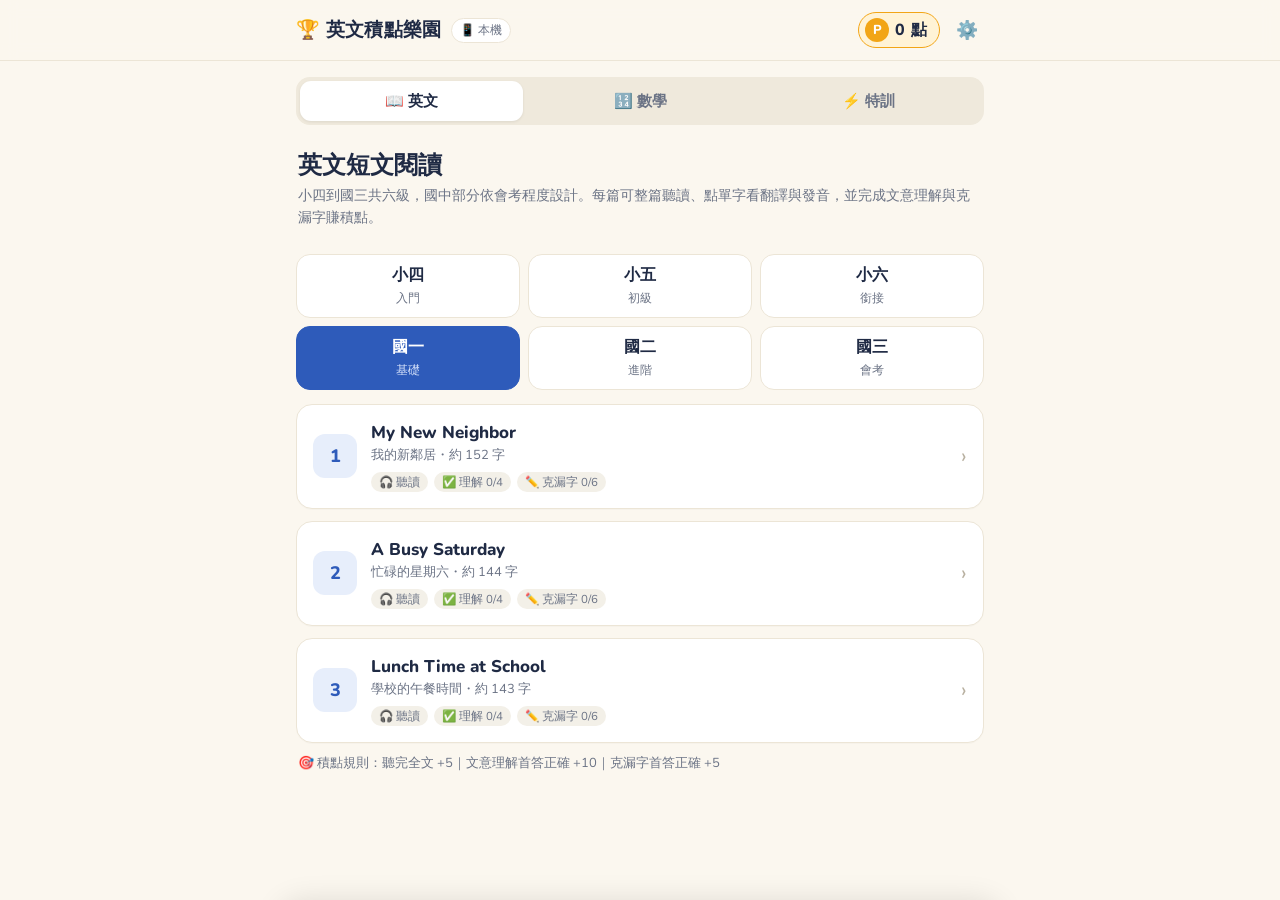
==== commit 90801b96: "新增特別練習區：公因數與公倍數無限出題、連對點數加成 Co-Authored-By: Claude Opus 5.5 <noreply@anthropic.com> Claude-Session: h" ====
--- a/index.html
+++ b/index.html
@@ -182,6 +182,21 @@
 .kpg .fn{background:#E4DCCB;font-size:17px}
 .kpg .go{background:var(--brand);color:#fff;font-size:17px}
 body.kpon .wrap{padding-bottom:300px}
+.dbar{display:flex;align-items:center;gap:10px;margin:6px 0 12px}
+.dprog{flex:1;height:8px;background:#EFE9DC;border-radius:8px;overflow:hidden}
+.dprog i{display:block;height:100%;background:var(--brand);transition:width .3s}
+.mult{font-weight:800;font-size:14px;padding:6px 12px;border-radius:99px;background:#F1EDE4;color:var(--muted);white-space:nowrap}
+.mult.hot{background:linear-gradient(90deg,#F2A516,#EF6C3A);color:#fff;animation:bump .4s}
+.streak{font-size:13px;color:var(--muted);margin:-4px 0 10px}
+.nextb{width:100%;margin-top:12px;padding:14px;border-radius:14px;background:var(--brand);color:#fff;font-weight:800;font-size:16px}
+.modes{display:grid;grid-template-columns:1fr 1fr;gap:10px;margin-top:12px}
+.mode{background:#fff;border:1.5px solid var(--line);border-radius:14px;padding:12px;text-align:left}
+.mode b{display:block;font-size:15.5px}
+.mode small{color:var(--muted);font-size:12.5px;line-height:1.5;display:block;margin-top:2px}
+.mode .st{color:var(--brand);font-weight:700;font-size:12px;margin-top:6px;display:block}
+.dcard{background:var(--card);border:1px solid var(--line);border-radius:var(--radius);padding:16px;margin-bottom:12px}
+.dcard h3{margin:0 0 4px;font-size:18px}
+.rules{font-size:13.5px;line-height:1.7;color:#3d4660;background:#FFF8E6;border:1px solid #F5DFA8;border-radius:12px;padding:10px 12px;margin-top:4px}
 .toast{position:fixed;left:50%;top:76px;transform:translate(-50%,-20px);opacity:0;z-index:70;background:var(--gold);color:#fff;font-weight:800;padding:8px 16px;border-radius:99px;transition:all .3s;pointer-events:none;box-shadow:0 4px 14px rgba(242,165,22,.4)}
 .toast.on{opacity:1;transform:translate(-50%,0)}
 .warn{font-size:13px;background:var(--bad-soft);color:var(--bad);padding:8px 12px;border-radius:10px;margin-top:10px;display:none}
@@ -444,11 +459,13 @@
   const words=p.text.replace(/[{}]/g,"").match(/[A-Za-z]+/g).length;
   return {r,qd,qok,cd,cok,words};
 }
-function subjBar(){return `<div class="subj"><button class="sj ${S.subj!=="math"?"on":""}" data-s="en">📖 英文</button><button class="sj ${S.subj==="math"?"on":""}" data-s="math">🔢 數學</button></div>`}
+function subjBar(){const s=S.subj||"en";return `<div class="subj"><button class="sj ${s==="en"?"on":""}" data-s="en">📖 英文</button><button class="sj ${s==="math"?"on":""}" data-s="math">🔢 數學</button><button class="sj ${s==="drill"?"on":""}" data-s="drill">⚡ 特訓</button></div>`}
 function bindSubj(){document.querySelectorAll(".sj").forEach(b=>b.onclick=()=>{S.subj=b.dataset.s;save();home()})}
 function home(){
   stopReading(); closeSheet(); kpClose(); cur=null; mcur=null; location.hash="";
+  dcur=null;
   if(S.subj==="math") return mathHome();
+  if(S.subj==="drill") return drillHome();
   const list=PASSAGES.filter(p=>p.level===S.level);
   $("#app").innerHTML=`
   ${subjBar()}
@@ -695,6 +712,7 @@
 function kpOpen(){$("#kp").classList.add("on");document.body.classList.add("kpon")}
 function kpClose(){kpQ=null;kpVal="";$("#kp").classList.remove("on");document.body.classList.remove("kpon")}
 function submitNum(){
+  if(kpQ==="d") return drillNum();
   const q=mcur.qs[kpQ], qi=kpQ, msg=t=>{const e=$("#nmsg"+qi); if(e) e.textContent=t;};
   const v=parseNum(kpVal); if(!v){msg(kpVal?"格式看不懂，請檢查一下（分數用 /，帶分數用「又」）":"請先輸入答案");return;}
   const ans=parseNum(q.ans);
@@ -714,13 +732,163 @@
   const box=document.querySelector(`.nin[data-n="${kpQ}"]`);
   if(box) box.innerHTML=(kpVal?fmt(ansMarkup(kpVal)):"")+'<span class="caret"></span>';
 });
-document.addEventListener("click",e=>{ if(kpQ!==null&&!e.target.closest("#kp")&&!e.target.closest(".nin")){ const q=kpQ; kpClose(); const box=document.querySelector(`.nin[data-n="${q}"]`); if(box) box.innerHTML='<span class="ph">點這裡作答</span>'; box&&box.classList.remove("act"); } });
+document.addEventListener("click",e=>{ if(kpQ!==null&&kpQ!=="d"&&!e.target.closest("#kp")&&!e.target.closest(".nin")){ const q=kpQ; kpClose(); const box=document.querySelector(`.nin[data-n="${q}"]`); if(box) box.innerHTML='<span class="ph">點這裡作答</span>'; box&&box.classList.remove("act"); } });
+
+// ───────── 特別練習區：公因數與公倍數（程式出題）─────────
+let dcur=null;
+const DMODES={
+  basic:{n:"基礎",g:"小五",d:"兩數的公因數、公倍數，數字 60 以內"},
+  adv:{n:"進階",g:"小六",d:"較大的數、公因數個數、互質判斷"},
+  app:{n:"應用題",g:"小五～國一",d:"分組、裁紙、公車發車、拼磁磚"},
+  chal:{n:"挑戰",g:"國一",d:"三個數、標準分解式、乘積關係"}
+};
+const R=(a,b)=>a+Math.floor(Math.random()*(b-a+1));
+const pick=a=>a[Math.floor(Math.random()*a.length)];
+const lcm=(a,b)=>a/gcd(a,b)*b;
+const PR=[2,3,5,7,11,13,17,19,23,29,31,37];
+function pf(n){const o=[];for(const p of PR){let e=0;while(n%p===0){n/=p;e++}if(e)o.push([p,e])}if(n>1)o.push([n,1]);return o}
+function pfStr(n){return pf(n).map(([p,e])=>e>1?`${p}^${e}`:`${p}`).join(" × ")||"1"}
+function divCount(n){return pf(n).reduce((s,[,e])=>s*(e+1),1)}
+function divisors(n){const o=[];for(let i=1;i<=n;i++)if(n%i===0)o.push(i);return o}
+function pairWithGcd(gMin,gMax,mMin,mMax,max){
+  for(let t=0;t<200;t++){const g=R(gMin,gMax),m1=R(mMin,mMax),m2=R(mMin,mMax);
+    if(m1===m2||gcd(m1,m2)!==1)continue; const a=g*m1,b=g*m2; if(a>max||b>max)continue; return a<b?[a,b]:[b,a];}
+  return [12,18];
+}
+function shortDiv(a,b){
+  let x=a,y=b,steps=[],ps=[];
+  for(const p of PR){while(x%p===0&&y%p===0){steps.push(`${p}）${x}　${y}`);x/=p;y/=p;ps.push(p)}}
+  const g=ps.reduce((s,p)=>s*p,1);
+  if(!ps.length) return {txt:`${a} 和 ${b} 沒有 1 以外的公因數（互質），最大公因數是 1，最小公倍數 = ${a} × ${b} = ${a*b}。`,g:1,l:a*b};
+  return {txt:`短除法：${steps.join("；")}，剩下 ${x} 和 ${y} 互質。最大公因數 = ${ps.join(" × ")} = ${g}；最小公倍數 = ${g} × ${x} × ${y} = ${g*x*y}。`,g,l:g*x*y};
+}
+function shuffleOpts(correct,wrongs){return {opts:[String(correct),...wrongs.slice(0,3).map(String)]}}
+function genQ(mode){
+  const T={
+    basic:["gcd","gcd","lcmS","lcmS","cf","cnt"],
+    adv:["gcdA","gcdA","lcmA","lcmA","cnt","cop"],
+    app:["aGroup","aSquare","aBus","aTile","aGroup3","aBus3"],
+    chal:["gcd3","lcm3","pfG","pfL","rel","gcdA"]
+  }[mode];
+  const k=pick(T); let a,b,c,sd;
+  switch(k){
+  case "gcd": [a,b]=pairWithGcd(2,9,1,7,60); sd=shortDiv(a,b);
+    return {t:"num",q:`${a} 和 ${b} 的最大公因數是多少？`,ans:String(sd.g),exp:sd.txt};
+  case "gcdA": [a,b]=pairWithGcd(3,16,2,9,150); sd=shortDiv(a,b);
+    return {t:"num",q:`${a} 和 ${b} 的最大公因數是多少？`,ans:String(sd.g),exp:sd.txt};
+  case "lcmS": do{a=R(2,15);b=R(2,15)}while(a===b||a*b<12); [a,b]=[Math.min(a,b),Math.max(a,b)]; sd=shortDiv(a,b);
+    return {t:"num",q:`${a} 和 ${b} 的最小公倍數是多少？`,ans:String(sd.l),exp:sd.txt};
+  case "lcmA": [a,b]=pairWithGcd(2,12,2,9,120); sd=shortDiv(a,b);
+    return {t:"num",q:`${a} 和 ${b} 的最小公倍數是多少？`,ans:String(sd.l),exp:sd.txt};
+  case "cf": { [a,b]=pairWithGcd(4,12,1,6,60); const g=gcd(a,b); const good=divisors(g).filter(d=>d>1); const ans=pick(good);
+    const pool=[...new Set([...divisors(a),...divisors(b),R(5,11),R(7,13),b+1])].filter(d=>d>1&&(a%d||b%d));
+    const w=[]; while(w.length<3&&pool.length){const x=pool.splice(Math.floor(Math.random()*pool.length),1)[0]; if(!w.includes(x))w.push(x)}
+    while(w.length<3){const x=R(5,40); if((a%x||b%x)&&!w.includes(x)&&x!==ans)w.push(x)}
+    return {t:"mc",q:`下列哪一個數是 ${a} 和 ${b} 的公因數？`,...shuffleOpts(ans,w),exp:`${a} 的因數：${divisors(a).join("、")}；${b} 的因數：${divisors(b).join("、")}。共同的因數有 ${divisors(g).join("、")}，選項中只有 ${ans} 是公因數。`};}
+  case "cnt": [a,b]=pairWithGcd(4,24,1,6,mode==="basic"?72:160); { const g=gcd(a,b);
+    return {t:"num",q:`${a} 和 ${b} 一共有幾個公因數？`,ans:String(divCount(g)),unit:"個",exp:`公因數就是最大公因數 ${g} 的因數：${divisors(g).join("、")}，共 ${divCount(g)} 個。`};}
+  case "cop": { let ok; do{a=R(6,40);b=R(6,40)}while(a===b||gcd(a,b)!==1); ok=`${a} 和 ${b}`;
+    const w=[]; while(w.length<3){const [x,y]=pairWithGcd(2,7,2,7,60); const s=`${x} 和 ${y}`; if(!w.includes(s))w.push(s)}
+    return {t:"mc",q:"下列哪一組數「互質」（最大公因數是 1）？",...shuffleOpts(ok,w),exp:`${a} = ${pfStr(a)}，${b} = ${pfStr(b)}，沒有共同的質因數，所以互質。其他各組都有大於 1 的公因數。`};}
+  case "aGroup": [a,b]=pairWithGcd(3,12,2,7,90); sd=shortDiv(a,b);
+    return {t:"num",q:`老師有 ${a} 顆糖果和 ${b} 塊餅乾，要平分給一些小朋友，每種都剛好分完、沒有剩。最多可以分給幾位小朋友？`,ans:String(sd.g),unit:"位",exp:`人數要同時是 ${a} 和 ${b} 的因數，最多就是最大公因數。${sd.txt}`};
+  case "aGroup3": { const g=R(2,8); let m=[R(2,6),R(2,6),R(3,7)]; while(gcd(gcd(m[0],m[1]),m[2])!==1||new Set(m).size<3) m=[R(2,6),R(2,6),R(3,7)];
+    [a,b,c]=m.map(x=>x*g); const G=gcd(gcd(a,b),c);
+    return {t:"num",q:`有紅筆 ${a} 枝、藍筆 ${b} 枝、黑筆 ${c} 枝，要包成相同的禮物包，每包裡三種筆的數量都一樣，且全部用完。最多可以包成幾包？`,ans:String(G),unit:"包",exp:`包數是三數的公因數，最多取最大公因數：${a} = ${pfStr(a)}、${b} = ${pfStr(b)}、${c} = ${pfStr(c)}，最大公因數是 ${G}。`};}
+  case "aSquare": [a,b]=pairWithGcd(3,15,2,6,120); sd=shortDiv(a,b);
+    return {t:"num",q:`一張長 ${b} 公分、寬 ${a} 公分的長方形紙，要剪成大小相同的正方形，而且沒有剩。正方形的邊長最大是幾公分？`,ans:String(sd.g),unit:"公分",exp:`邊長必須同時整除 ${b} 和 ${a}，最大就是最大公因數。${sd.txt}`};
+  case "aBus": [a,b]=pairWithGcd(2,6,2,7,30); sd=shortDiv(a,b);
+    return {t:"num",q:`甲路公車每 ${a} 分鐘發一班，乙路公車每 ${b} 分鐘發一班。早上 7:00 兩路同時發車，至少再過幾分鐘會再次同時發車？`,ans:String(sd.l),unit:"分鐘",exp:`再次同時發車的時間要同時是 ${a} 和 ${b} 的倍數，最少就是最小公倍數。${sd.txt}`};
+  case "aBus3": { let m; do{m=[R(2,8),R(3,10),R(4,12)]}while(new Set(m).size<3); [a,b,c]=m; const L=lcm(lcm(a,b),c);
+    return {t:"num",q:`三盞燈分別每 ${a} 秒、${b} 秒、${c} 秒閃一次。現在同時閃，至少再過幾秒會再一起閃？`,ans:String(L),unit:"秒",exp:`求 ${a}、${b}、${c} 的最小公倍數：${a} = ${pfStr(a)}、${b} = ${pfStr(b)}、${c} = ${pfStr(c)}，每個質因數取最高次方相乘得 ${L}。`};}
+  case "aTile": [a,b]=pairWithGcd(2,5,2,6,30); sd=shortDiv(a,b);
+    return {t:"num",q:`用長 ${b} 公分、寬 ${a} 公分的長方形磁磚，同一方向排列拼成一個正方形。這個正方形的邊長最小是幾公分？`,ans:String(sd.l),unit:"公分",exp:`正方形邊長要同時是 ${b} 和 ${a} 的倍數，最小就是最小公倍數。${sd.txt}`};
+  case "gcd3": case "lcm3": { const g=R(2,6); let m; do{m=[R(2,8),R(2,8),R(2,8)]}while(new Set(m).size<3||gcd(gcd(m[0],m[1]),m[2])!==1);
+    [a,b,c]=m.map(x=>x*g).sort((x,y)=>x-y); const G=gcd(gcd(a,b),c), L=lcm(lcm(a,b),c);
+    const base=`${a} = ${pfStr(a)}，${b} = ${pfStr(b)}，${c} = ${pfStr(c)}。`;
+    return k==="gcd3"?{t:"num",q:`${a}、${b}、${c} 的最大公因數是多少？`,ans:String(G),exp:base+`共同質因數取最低次方相乘 = ${G}。`}
+                     :{t:"num",q:`${a}、${b}、${c} 的最小公倍數是多少？`,ans:String(L),exp:base+`所有質因數取最高次方相乘 = ${pfStr(L)} = ${L}。`};}
+  case "pfG": case "pfL": { const e=()=>R(0,3); let A,B; do{A=[e(),e(),R(0,1)];B=[e(),e(),R(0,1)]}while(A.every(x=>!x)||B.every(x=>!x)||A.join()===B.join());
+    const ps=[2,3,5], str=E=>ps.map((p,i)=>E[i]?(E[i]>1?`${p}^${E[i]}`:`${p}`):"").filter(Boolean).join(" × ");
+    const val=E=>ps.reduce((s,p,i)=>s*p**E[i],1);
+    const G=ps.map((p,i)=>Math.min(A[i],B[i])), L=ps.map((p,i)=>Math.max(A[i],B[i]));
+    return k==="pfG"?{t:"num",q:`A = ${str(A)}，B = ${str(B)}。A 和 B 的最大公因數是多少？（填數值）`,ans:String(val(G)),exp:`每個質因數取「較小」的次方：${str(G)||"1"} = ${val(G)}。`}
+                    :{t:"num",q:`A = ${str(A)}，B = ${str(B)}。A 和 B 的最小公倍數是多少？（填數值）`,ans:String(val(L)),exp:`每個質因數取「較大」的次方：${str(L)} = ${val(L)}。`};}
+  case "rel": { [a,b]=pairWithGcd(3,12,2,7,100); const g=gcd(a,b), l=lcm(a,b);
+    return pick([0,1])?{t:"num",q:`兩個正整數的乘積是 ${a*b}，它們的最大公因數是 ${g}。它們的最小公倍數是多少？`,ans:String(l),exp:`兩數乘積 = 最大公因數 × 最小公倍數，所以最小公倍數 = ${a*b} ÷ ${g} = ${l}。（例如 ${a} 和 ${b}）`}
+                       :{t:"num",q:`兩個正整數的最大公因數是 ${g}、最小公倍數是 ${l}，其中一個數是 ${a}。另一個數是多少？`,ans:String(b),exp:`兩數乘積 = 最大公因數 × 最小公倍數 = ${g} × ${l} = ${g*l}，另一數 = ${g*l} ÷ ${a} = ${b}。`};}
+  }
+}
+function multOf(s){return s>=10?3:s>=5?2:s>=3?1.5:1}
+function drillStats(){S.drill=S.drill||{};return S.drill}
+function drillHome(){
+  const st=drillStats();
+  $("#app").innerHTML=`${subjBar()}
+  <section class="hero"><h1>⚡ 特別練習區</h1><p>題目由程式隨機產生、做不完，適合大量練習。連續答對越多，點數加成越高！</p></section>
+  <div class="dcard"><h3>🔢 公因數與公倍數</h3>
+    <div class="rules">每題答對 <b>10 點</b>，連對加成：<br>連對 3 題 <b>×1.5</b>｜連對 5 題 <b>×2</b>｜連對 10 題 <b>×3</b><br>一回 10 題全對，再加 <b>50 點</b>。答錯連對歸零。</div>
+    <div class="modes">${Object.entries(DMODES).map(([k,m])=>{const s=st[k]||{};return `<button class="mode" data-m="${k}"><b>${m.n}</b><small>${m.g}・${m.d}</small><span class="st">${s.n?`已練 ${s.n} 題・答對 ${s.ok}・最高連對 ${s.best||0}`:"開始練習 ›"}</span></button>`}).join("")}</div>
+  </div>
+  <p class="hint">更多特訓主題（例如分數四則、方程式）之後可以陸續加入。</p>`;
+  document.querySelectorAll(".mode").forEach(b=>b.onclick=()=>{S.dmode=b.dataset.m;save();startDrill(b.dataset.m)});
+  bindSubj(); window.scrollTo(0,0);
+}
+function startDrill(mode){
+  kpClose(); cur=null; mcur=null; location.hash="drill-gcd";
+  dcur={mode,i:0,n:10,ok:0,streak:0,earned:0,q:genQ(mode),ans:null};
+  renderDrill(); window.scrollTo(0,0);
+}
+function renderDrill(){
+  const d=dcur, q=d.q, m=multOf(d.streak), done=d.i>=d.n;
+  let h=`<button class="back" id="back">‹ 特別練習區</button>
+    <h2 class="ptitle">公因數與公倍數・${DMODES[d.mode].n}</h2><p class="psub">${DMODES[d.mode].g}・本回已得 ${d.earned} 點</p>
+    <div class="dbar"><div class="dprog"><i style="width:${Math.min(d.i,d.n)/d.n*100}%"></i></div><span class="mult ${m>1?"hot":""}">加成 ×${m}</span></div>
+    <div class="streak">🔥 連對 ${d.streak} 題　｜　第 ${Math.min(d.i+1,d.n)} / ${d.n} 題</div>`;
+  if(done){
+    h+=`<div class="sum"><div><div class="big">${d.ok} / ${d.n}</div><div class="s">本回得 ${d.earned} 點${d.ok===d.n?"（含全對獎勵 50）":""}</div></div></div>
+      <button class="nextb" id="again">再來一回 ▶</button>`;
+  }else{
+    const a=d.ans;
+    h+=`<div class="q"><div class="qh"><span>${fmt(q.q)}</span></div>`;
+    if(q.t==="num"){
+      h+=`<div class="nrow"><div class="nin ${a?(a.ok?"ok":"bad"):"act"}" data-n="d">${a?fmt(ansMarkup(a.v)):(kpVal?fmt(ansMarkup(kpVal)):"")}${a?"":'<span class="caret"></span>'}</div>${q.unit?`<span class="nunit">${esc(q.unit)}</span>`:""}</div><div class="nmsg" id="nmsgd"></div>`;
+    }else{
+      const ord=d.ord||(d.ord=order(q.opts.length,String(Math.random())));
+      ord.forEach((oi,pos)=>{let c=""; if(a){ if(oi===0) c="ok"; else if(oi===a.pick) c="bad"; }
+        h+=`<button class="opt ${c}" data-o="${oi}" ${a?"disabled":""}><span class="k">${KEYS[pos]}</span><span>${fmt(q.opts[oi])}</span></button>`;});
+    }
+    if(a) h+=`<div class="exp">${a.ok?`<b class="okc">答對了！+${a.pts} 點</b>`:`<b class="badc">正確答案：${fmt(ansMarkup(q.t==="num"?q.ans:q.opts[0]))}${q.unit?" "+esc(q.unit):""}</b>`}<br>${fmt(q.exp)}</div>`;
+    h+=`</div>`;
+    if(a) h+=`<button class="nextb" id="next">${d.i+1>=d.n?"看結果":"下一題 ▶"}</button>`;
+  }
+  $("#app").innerHTML=h;
+  $("#back").onclick=()=>{S.subj="drill";home()};
+  const ag=$("#again"); if(ag) ag.onclick=()=>startDrill(d.mode);
+  const nx=$("#next"); if(nx) nx.onclick=()=>{d.i++; if(d.i<d.n){d.q=genQ(d.mode);d.ans=null;d.ord=null;} else if(d.ok===d.n){d.earned+=50;addPoints(50,"全對獎勵！");}
+    renderDrill(); window.scrollTo(0,0); if(d.i<d.n&&d.q.t==="num"){kpQ="d";kpVal="";kpOpen();}};
+  document.querySelectorAll(".opt[data-o]").forEach(b=>b.onclick=()=>drillAnswer({pick:+b.dataset.o,ok:+b.dataset.o===0}));
+  const box=document.querySelector('.nin[data-n="d"]'); if(box&&!d.ans) box.onclick=()=>{kpQ="d";kpOpen()};
+  if(!done&&!d.ans&&q.t==="num"){kpQ="d";kpOpen();}
+}
+function drillAnswer(res){
+  const d=dcur; if(d.ans) return;
+  const st=drillStats(), s=st[d.mode]||(st[d.mode]={n:0,ok:0,best:0}); s.n++;
+  if(res.ok){ d.streak++; d.ok++; s.ok++; s.best=Math.max(s.best,d.streak); const pts=Math.round(10*multOf(d.streak)); res.pts=pts; d.earned+=pts; save(); addPoints(pts,d.streak>=3?`連對 ${d.streak}！`:"答對了！"); }
+  else { d.streak=0; save(); }
+  d.ans=res; renderDrill();
+}
+function drillNum(){
+  const v=parseNum(kpVal), msg=t=>{const e=$("#nmsgd"); if(e) e.textContent=t;};
+  if(!v){msg(kpVal?"格式看不懂，請再檢查一下":"請先輸入答案");return;}
+  const ok=sameVal(v,parseNum(dcur.q.ans)), val=kpVal; kpClose(); drillAnswer({v:val,ok});
+}
 
 // routing
 function route(){const id=location.hash.slice(1);
   if(id&&PASSAGES.some(p=>p.id===id)){ if(!cur||cur.id!==id) openPassage(id,"read"); }
   else if(id&&MATH.some(u=>u.id===id)){ if(!mcur||mcur.id!==id) openUnit(id); }
-  else if(cur||mcur) home();}
+  else if(id==="drill-gcd"){ if(!dcur) startDrill(S.dmode||"basic"); }
+  else if(cur||mcur||dcur) home();}
 window.addEventListener("hashchange",route);
 $("#app").innerHTML='<div class="loading">載入題庫中…</div>';
 loadContent().then(()=>{
@@ -733,7 +901,8 @@
   if(!S.mver) S.mseen=MATH.map(u=>u.id);
   S.mver=MATHV; save();
   if(startId&&PASSAGES.some(p=>p.id===startId)) openPassage(startId,"read");
-  else if(startId&&MATH.some(u=>u.id===startId)) openUnit(startId); else home();
+  else if(startId&&MATH.some(u=>u.id===startId)) openUnit(startId);
+  else if(startId==="drill-gcd"){S.subj="drill";startDrill(S.dmode||"basic");} else home();
 });
 if("serviceWorker" in navigator && location.protocol.startsWith("http")) navigator.serviceWorker.register("sw.js").catch(()=>{});
 </script>
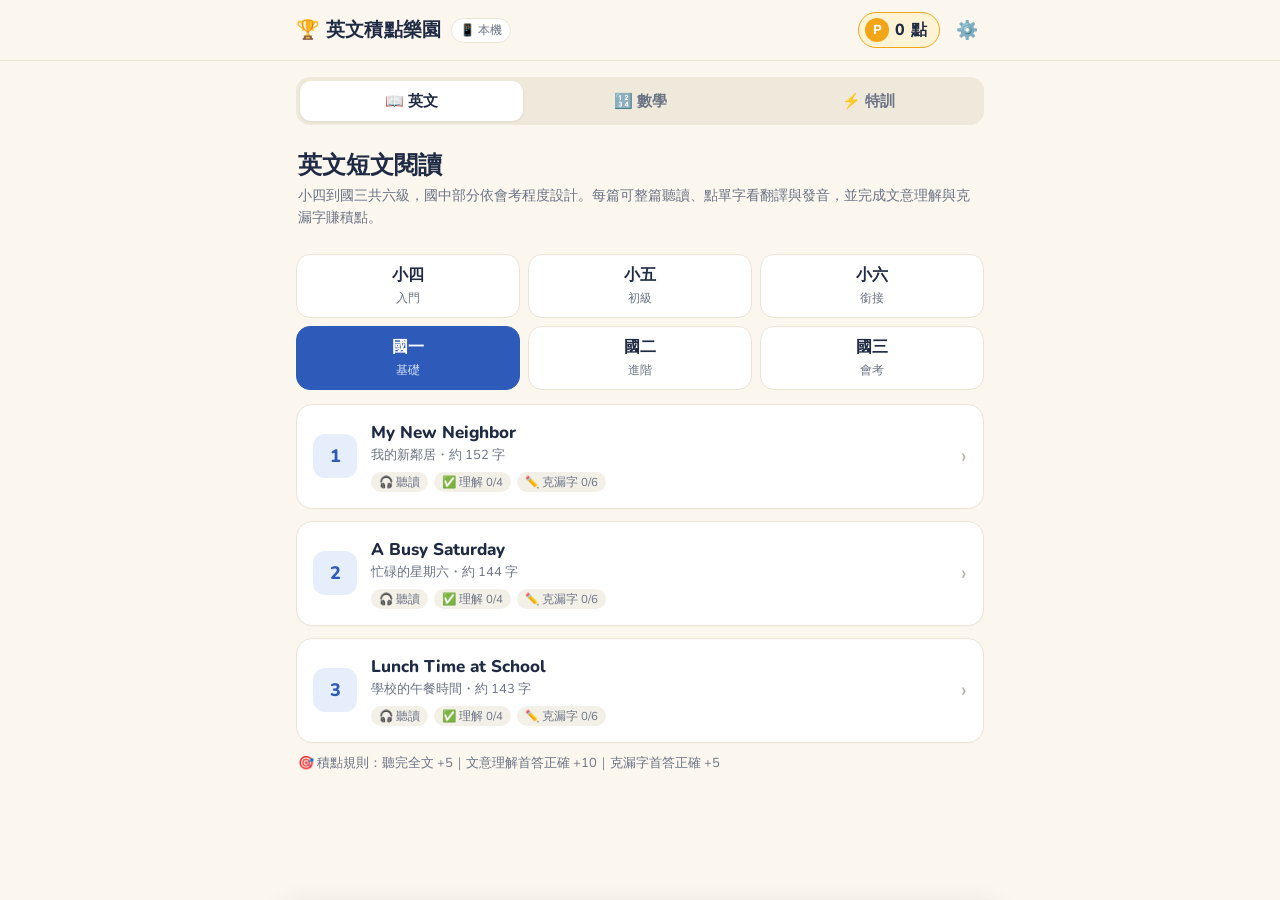
==== commit bf877070: "英文：新增整句翻譯與逐句翻譯模式；題目與選項單字可點選查詢 Co-Authored-By: Claude Opus 5.5 <noreply@anthropic.com> Claude-Session" ====
--- a/index.html
+++ b/index.html
@@ -197,6 +197,18 @@
 .dcard{background:var(--card);border:1px solid var(--line);border-radius:var(--radius);padding:16px;margin-bottom:12px}
 .dcard h3{margin:0 0 4px;font-size:18px}
 .rules{font-size:13.5px;line-height:1.7;color:#3d4660;background:#FFF8E6;border:1px solid #F5DFA8;border-radius:12px;padding:10px 12px;margin-top:4px}
+.strbox{background:#FAF7F0;border-radius:12px;padding:10px 12px;margin:-4px 0 14px}
+.sen{font-size:15px;line-height:1.6;color:#3d4660}
+.trbtn{margin-top:8px;font-size:14px;font-weight:800;color:var(--brand);background:var(--brand-soft);padding:7px 12px;border-radius:10px}
+.szh2{font-size:16px;line-height:1.6;margin-top:6px;color:var(--ink);display:none}
+.szh2.on{display:block}
+.zh{display:none}
+.text.trmode .sent{display:block;margin-top:4px}
+.text.trmode .zh{display:block;color:#7a6f5a;font-size:15.5px;line-height:1.6;margin:0 0 8px;padding-left:10px;border-left:3px solid #EADFC6}
+.opt[data-done]{cursor:default}
+.qh .w,.opt .w,.ctext .w{cursor:pointer}
+.lookbar{display:flex;align-items:center;gap:8px;flex-wrap:wrap;margin:0 0 10px}
+.lookbar .hint{margin:0}
 .toast{position:fixed;left:50%;top:76px;transform:translate(-50%,-20px);opacity:0;z-index:70;background:var(--gold);color:#fff;font-weight:800;padding:8px 16px;border-radius:99px;transition:all .3s;pointer-events:none;box-shadow:0 4px 14px rgba(242,165,22,.4)}
 .toast.on{opacity:1;transform:translate(-50%,0)}
 .warn{font-size:13px;background:var(--bad-soft);color:var(--bad);padding:8px 12px;border-radius:10px;margin-top:10px;display:none}
@@ -220,6 +232,7 @@
   <div class="sw" id="sw"></div>
   <div class="spos" id="sipa"></div>
   <div class="szh" id="szh"></div>
+  <div class="strbox" id="strbox"><div class="sen" id="sen"></div><button class="trbtn" id="sTr">🈶 看整句翻譯</button><div class="szh2" id="str"></div></div>
   <div class="sbtns">
     <button class="sbtn pri" id="sSay">🔊 發音</button>
     <button class="sbtn" id="sSlow">🐢 慢速</button>
@@ -329,11 +342,28 @@
 
 // ───────── text parsing ─────────
 const LV={4:{n:"小四",d:"入門"},5:{n:"小五",d:"初級"},6:{n:"小六",d:"銜接"},7:{n:"國一",d:"基礎"},8:{n:"國二",d:"進階"},9:{n:"國三",d:"會考"}};
+function splitSents(par){
+  const out=[]; let start=0;
+  const re=/[.!?]+["”]?(\s+|$)/g; let m;
+  while((m=re.exec(par))){
+    const end=m.index+m[0].length;
+    const seg=par.slice(start,end);
+    if(/\b(Mr|Mrs|Ms|Dr)\.\s*$/.test(seg)) continue;
+    const next=par.slice(end);
+    if(next && /^[a-z]/.test(next)) continue;
+    out.push(seg); start=end;
+  }
+  if(start<par.length && par.slice(start).trim()) out.push(par.slice(start));
+  // 合併「Amy asks.」這類說話者短句
+  const merged=[];
+  for(const s of out){ if(merged.length && /^\s*[A-Z][\w']*( [A-Z][\w']*)? (asks|says|said|asked|answered)\.\s*$/.test(s)) merged[merged.length-1]+=s; else merged.push(s); }
+  return merged;
+}
 function parse(p){
-  // → paragraphs[ sentences[ {text, tokens:[{t:'w'|'x', s, blank}]} ] ]
-  let bi=0;
+  // → paragraphs[ sentences[ {text, tokens:[{t:'w'|'x', s, blank}], si} ] ]
+  let bi=0, si=0;
   return p.text.split("\n").map(par=>{
-    const sents=par.match(/[^.!?]+[.!?]+["”]?\s*|[^.!?]+$/g)||[par];
+    const sents=splitSents(par);
     return sents.map(raw=>{
       const tokens=[]; const re=/\{([^}]+)\}|([A-Za-z]+(?:['’-][A-Za-z]+)*)|([^A-Za-z{]+)/g; let m;
       while((m=re.exec(raw))){
@@ -341,9 +371,13 @@
         else if(m[2]) tokens.push({t:"w",s:m[2]});
         else tokens.push({t:"x",s:m[3]});
       }
-      return {text:raw.replace(/[{}]/g,"").trim(),tokens};
+      return {text:raw.replace(/[{}]/g,"").trim(),tokens,si:si++};
     });
   });
+}
+function trOf(si){return cur&&Array.isArray(cur.tr)&&cur.tr[si]||null}
+function wordify(s){ // 把文字中的英文單字包成可點的 span
+  return String(s).split(/([A-Za-z]+(?:['’-][A-Za-z]+)*)/).map((x,i)=>i%2?`<span class="w" data-w="${esc(x)}">${esc(x)}</span>`:esc(x)).join("");
 }
 function lookup(w){
   let k=w.toLowerCase().replace(/’/g,"'");
@@ -410,13 +444,15 @@
 
 // ───────── word sheet ─────────
 let sheetCtx=null;
-function openSheet(word,sentText,el){
+function openSheet(word,sentText,el,trText){
   document.querySelectorAll(".w.sel").forEach(x=>x.classList.remove("sel"));
   if(el) el.classList.add("sel");
   const {k,v}=lookup(word); const m=v.match(/^([a-z./]+)\s+(.*)$/i);
   $("#sw").textContent=k; $("#sipa").textContent=m?m[1]:""; $("#szh").textContent=m?m[2]:v;
   sheetCtx={word:k,sent:sentText};
   $("#sSent").style.display=sentText?"":"none";
+  $("#strbox").style.display=trText?"":"none";
+  $("#sen").textContent=sentText||""; $("#str").textContent=trText||""; $("#str").classList.remove("on"); $("#sTr").style.display="";
   $("#scrim").classList.add("on"); $("#sheet").classList.add("on");
   sayOnce(k,0.8);
   if(cur){const r=rec(cur.id); if(!r.words.includes(k)){r.words.push(k); save(); renderVocab();}}
@@ -426,6 +462,7 @@
 $("#sSay").onclick=()=>sheetCtx&&sayOnce(sheetCtx.word,0.8);
 $("#sSlow").onclick=()=>sheetCtx&&sayOnce(sheetCtx.word,0.45);
 $("#sSent").onclick=()=>sheetCtx&&sayOnce(sheetCtx.sent,rate);
+$("#sTr").onclick=()=>{$("#str").classList.add("on");$("#sTr").style.display="none";};
 
 // settings
 function cinfo(){$("#cinfo").textContent=`英文 v${CONTENT.version}・${PASSAGES.length} 篇｜數學 v${MATHV}・${MATH.length} 單元`+((CONTENT.impN||MIMP)?"（含匯入）":"");}
@@ -505,6 +542,14 @@
     <div id="pane"></div>`;
   $("#back").onclick=home;
   document.querySelectorAll(".tab").forEach(b=>b.onclick=()=>{stopReading();closeSheet();tab=b.dataset.t;document.querySelectorAll(".tab").forEach(x=>x.classList.toggle("on",x===b));renderPane()});
+  $("#pane").addEventListener("click",e=>{
+    if(tab==="read") return;
+    const w=e.target.closest(".w"); if(!w) return;
+    if(w.closest(".opt")&&!S.look) return;
+    e.stopPropagation(); e.preventDefault();
+    const ctx=w.closest("[data-say]");
+    openSheet(w.dataset.w, ctx?ctx.dataset.say:null, w, null);
+  },true);
   renderPane(); window.scrollTo(0,0);
 }
 function renderPane(){ if(tab==="read") renderRead(); else if(tab==="qs") renderQs(); else renderCloze(); }
@@ -516,32 +561,36 @@
       <button class="play" id="playBtn">▶ 播放全文</button>
       <button class="stopb" id="stopBtn">⏹</button>
       <div class="speeds">${[0.6,0.75,0.85,1].map(r=>`<button class="spd ${r===rate?"on":""}" data-r="${r}">${r}x</button>`).join("")}</div>
-      <div class="toggles"><button class="tg" id="hideTg">🙈 隱藏文字（純聽力）</button></div>
+      <div class="toggles"><button class="tg" id="hideTg">🙈 隱藏文字（純聽力）</button><button class="tg ${S.showTr?"on":""}" id="trTg">🈶 逐句翻譯</button></div>
       <div class="prog" id="prog"><i></i></div>
     </div>
     <div class="warn" id="warn">這個環境不支援語音朗讀（常見於 App 內建瀏覽器）。請用 Android 的 Chrome 或 iPhone 的 Safari 開啟，或安裝到主畫面。</div>
     <div class="text" id="text"></div>
-    <p class="hint">👆 點任一單字：看中文意思、聽發音（可慢速），也能唸出整句。<br>💡 點句子中的單字後按「唸這句」，可單句反覆練聽。播放中會以黃色標示正在唸的句子。</p>
+    <p class="hint">👆 點任一單字：看中文意思、聽發音（可慢速），還能看「整句翻譯」或唸出整句。<br>🈶 開啟「逐句翻譯」可在每句下方顯示中文。播放中會以黃色標示正在唸的句子。</p>
     <div class="vocab" id="vocab"></div>`;
   const box=$("#text"); reading.sents=[]; reading.pid=cur.id; reading.idx=0;
   paras.forEach(par=>{
     const pe=document.createElement("p");
     par.forEach(sent=>{
       const se=document.createElement("span"); se.className="sent";
-      const info={text:sent.text,el:se,spans:[]}; let off=0, lead=true;
+      const info={text:sent.text,el:se,spans:[]}; let off=0;
       sent.tokens.forEach(tk=>{
-        if(tk.t==="x"){ se.appendChild(document.createTextNode(tk.s)); if(!lead||tk.s.trim()) {off+= lead?tk.s.trimStart().length:tk.s.length;} lead=false; return;}
-        lead=false;
+        if(tk.t==="x"){ se.appendChild(document.createTextNode(tk.s)); off+=tk.s.length; return;}
         const w=document.createElement("span"); w.className="w"; w.textContent=tk.s;
         info.spans.push({a:off,b:off+tk.s.length,el:w}); off+=tk.s.length;
-        w.onclick=e=>{e.stopPropagation(); openSheet(tk.s,sent.text,w)};
+        w.onclick=e=>{e.stopPropagation(); openSheet(tk.s,sent.text,w,trOf(sent.si))};
         se.appendChild(w);
       });
-      reading.sents.push(info); pe.appendChild(se); pe.appendChild(document.createTextNode(" "));
+      reading.sents.push(info); pe.appendChild(se);
+      const z=trOf(sent.si); if(z){const ze=document.createElement("span"); ze.className="zh"; ze.textContent=z; pe.appendChild(ze);}
+      pe.appendChild(document.createTextNode(" "));
     });
     box.appendChild(pe);
   });
   if(!synth) showWarn();
+  if(S.showTr) box.classList.add("trmode");
+  if(!cur.tr) $("#trTg").style.display="none";
+  $("#trTg").onclick=e=>{S.showTr=!S.showTr; save(); box.classList.toggle("trmode",S.showTr); e.currentTarget.classList.toggle("on",S.showTr);};
   $("#playBtn").onclick=()=>{ if(reading.on) stopReading(true); else readFrom(reading.idx); };
   $("#stopBtn").onclick=()=>stopReading(false);
   document.querySelectorAll(".spd").forEach(b=>b.onclick=()=>{
@@ -561,23 +610,27 @@
 }
 
 const KEYS="ABCD";
+function lookBar(){return `<div class="lookbar"><button class="tg ${S.look?"on":""}" id="lookTg">🔍 選項查單字：${S.look?"開":"關"}</button><span class="hint">題目裡的單字可直接點選查詢；開啟後，點選項裡的單字也只會查字、不會作答。</span></div>`}
+function bindLook(fn){const b=$("#lookTg"); if(b) b.onclick=()=>{S.look=!S.look; save(); const y=window.scrollY; fn(); window.scrollTo(0,y);};}
 function renderQs(){
   const r=rec(cur.id);
   const done=Object.keys(r.qs).length, ok=Object.values(r.qs).filter(x=>x.ok).length;
   let h="";
   if(done===cur.qs.length) h+=`<div class="sum"><div><div class="big">${ok} / ${cur.qs.length}</div><div class="s">文意理解完成</div></div><button id="redo">重新作答</button></div>`;
+  h+=lookBar();
   cur.qs.forEach((q,qi)=>{
     const ord=order(q.opts.length,cur.id+"q"+qi), a=r.qs[qi];
-    h+=`<div class="q"><div class="qh"><span class="n">${qi+1}.</span><span>${esc(q.q)}</span></div>`;
+    h+=`<div class="q"><div class="qh"><span class="n">${qi+1}.</span><span data-say="${esc(q.q)}">${wordify(q.q)}</span></div>`;
     ord.forEach((oi,pos)=>{
       let c=""; if(a){ if(oi===0) c="ok"; else if(oi===a.pick) c="bad"; }
-      h+=`<button class="opt ${c}" data-q="${qi}" data-o="${oi}" ${a?"disabled":""}><span class="k">${KEYS[pos]}</span><span>${esc(q.opts[oi])}</span></button>`;
+      h+=`<button class="opt ${c}" data-q="${qi}" data-o="${oi}" ${a?'data-done="1"':""}><span class="k">${KEYS[pos]}</span><span data-say="${esc(q.opts[oi])}">${wordify(q.opts[oi])}</span></button>`;
     });
     if(a) h+=`<div class="exp">${a.ok?'<b class="okc">答對了！</b>':'<b class="badc">正確答案是 '+KEYS[ord.indexOf(0)]+'。</b>'} ${esc(q.exp)}</div>`;
     h+=`</div>`;
   });
   $("#pane").innerHTML=h;
   document.querySelectorAll(".opt[data-q]").forEach(b=>b.onclick=()=>{
+    if(b.dataset.done) return;
     const qi=+b.dataset.q, oi=+b.dataset.o, okk=oi===0;
     r.qs[qi]={pick:oi,ok:okk}; const first=!(r.qPaid||{})[qi];
     r.qPaid=r.qPaid||{}; r.qPaid[qi]=true; save();
@@ -585,6 +638,7 @@
     const y=window.scrollY; renderQs(); window.scrollTo(0,y);
   });
   const rd=$("#redo"); if(rd) rd.onclick=()=>{r.qs={};save();renderQs();window.scrollTo(0,0)};
+  bindLook(renderQs);
 }
 
 let clCur=0;
@@ -595,18 +649,19 @@
   let h="";
   if(done===cur.cloze.length) h+=`<div class="sum"><div><div class="big">${ok} / ${cur.cloze.length}</div><div class="s">克漏字完成</div></div><button id="clListen">🔊 聽全文</button><button id="redo">重做</button></div>`;
   else h+=`<p class="hint" style="margin:0 0 10px">點選文中空格或下方題目作答。每格首答正確 +5 點。</p>`;
+  h+=lookBar();
   h+=`<div class="ctext">`;
   paras.forEach(par=>{h+="<p>"; par.forEach(sent=>sent.tokens.forEach(tk=>{
     if(tk.blank!==undefined){const a=r.cl[tk.blank]; const c=a?(a.ok?"ok":"bad"):(tk.blank===clCur?"cur":"");
       h+=`<span class="blank ${c}" data-b="${tk.blank}">(${tk.blank+1}) ${a?esc(cur.cloze[tk.blank].opts[0]):"&nbsp;"}</span>`;}
-    else h+=esc(tk.s);
+    else h+=tk.t==="w"?`<span class="w" data-w="${esc(tk.s)}">${esc(tk.s)}</span>`:esc(tk.s);
   })); h+="</p>";});
   h+=`</div>`;
   cur.cloze.forEach((c,ci)=>{
     const ord=order(c.opts.length,cur.id+"c"+ci), a=r.cl[ci];
     h+=`<div class="q cq" id="cq${ci}"><div class="qh"><span class="n">(${ci+1})</span><span style="color:var(--muted);font-weight:700;font-size:14px">選出最適合的答案</span></div><div class="opts2">`;
     ord.forEach((oi,pos)=>{let cc=""; if(a){ if(oi===0) cc="ok"; else if(oi===a.pick) cc="bad"; }
-      h+=`<button class="opt ${cc}" data-c="${ci}" data-o="${oi}" ${a?"disabled":""}><span class="k">${KEYS[pos]}</span><span>${esc(c.opts[oi])}</span></button>`;});
+      h+=`<button class="opt ${cc}" data-c="${ci}" data-o="${oi}" ${a?'data-done="1"':""}><span class="k">${KEYS[pos]}</span><span data-say="${esc(c.opts[oi])}">${wordify(c.opts[oi])}</span></button>`;});
     h+=`</div>`;
     if(a) h+=`<div class="exp">${a.ok?'<b class="okc">答對了！</b>':'<b class="badc">正確答案：'+esc(c.opts[0])+'</b>'} ${esc(c.exp)}</div>`;
     h+=`</div>`;
@@ -617,12 +672,14 @@
     const t=$("#cq"+clCur); t.scrollIntoView({block:"center",behavior:"smooth"}); t.classList.remove("flash"); void t.offsetWidth; t.classList.add("flash");
   });
   document.querySelectorAll(".opt[data-c]").forEach(b=>b.onclick=()=>{
+    if(b.dataset.done) return;
     const ci=+b.dataset.c, oi=+b.dataset.o, okk=oi===0;
     r.cl[ci]={pick:oi,ok:okk}; r.cPaid=r.cPaid||{}; const first=!r.cPaid[ci]; r.cPaid[ci]=true; save();
     if(okk&&first) addPoints(5,"克漏字答對！");
     const y=window.scrollY; renderCloze(); window.scrollTo(0,y);
   });
   const rd=$("#redo"); if(rd) rd.onclick=()=>{r.cl={};clCur=0;save();renderCloze();window.scrollTo(0,0)};
+  bindLook(renderCloze);
   const cl=$("#clListen"); if(cl) cl.onclick=()=>{tab="read";document.querySelectorAll(".tab").forEach(x=>x.classList.toggle("on",x.dataset.t==="read"));renderPane();readFrom(0)};
 }
 
@@ -737,103 +794,199 @@
 // ───────── 特別練習區：公因數與公倍數（程式出題）─────────
 let dcur=null;
 const DMODES={
-  basic:{n:"基礎",g:"小五",d:"兩數的公因數、公倍數，數字 60 以內"},
-  adv:{n:"進階",g:"小六",d:"較大的數、公因數個數、互質判斷"},
-  app:{n:"應用題",g:"小五～國一",d:"分組、裁紙、公車發車、拼磁磚"},
-  chal:{n:"挑戰",g:"國一",d:"三個數、標準分解式、乘積關係"}
+  std:{n:"標準分解式",g:"國一",d:"質因數分解、標準分解式、因數個數"},
+  gl:{n:"最大公因數與最小公倍數",g:"國一",d:"大數、三數、用標準分解式求 (a,b)、[a,b]"},
+  rel:{n:"性質與關係",g:"國一",d:"兩數乘積、可能的組數、倍數個數"},
+  app:{n:"會考應用題",g:"國一～國三",d:"餘數、種樹、齒輪、堆正方體、發車時刻"},
+  alg:{n:"公因式",g:"國二",d:"單項式的最大公因式、提公因式分解"},
+  chal:{n:"會考挑戰",g:"國三",d:"完全平方數、未知指數、因數個數綜合"}
 };
 const R=(a,b)=>a+Math.floor(Math.random()*(b-a+1));
 const pick=a=>a[Math.floor(Math.random()*a.length)];
 const lcm=(a,b)=>a/gcd(a,b)*b;
-const PR=[2,3,5,7,11,13,17,19,23,29,31,37];
+const PR=[2,3,5,7,11,13,17,19,23,29,31,37,41,43,47];
 function pf(n){const o=[];for(const p of PR){let e=0;while(n%p===0){n/=p;e++}if(e)o.push([p,e])}if(n>1)o.push([n,1]);return o}
-function pfStr(n){return pf(n).map(([p,e])=>e>1?`${p}^${e}`:`${p}`).join(" × ")||"1"}
+const ex=(p,e)=>e>1?`${p}^${e}`:`${p}`;
+function pfStr(n){return pf(n).map(([p,e])=>ex(p,e)).join(" × ")||"1"}
 function divCount(n){return pf(n).reduce((s,[,e])=>s*(e+1),1)}
 function divisors(n){const o=[];for(let i=1;i<=n;i++)if(n%i===0)o.push(i);return o}
+// 以指數陣列表示 2,3,5,7
+const P4=[2,3,5,7];
+const eStr=E=>P4.map((p,i)=>E[i]?ex(p,E[i]):"").filter(Boolean).join(" × ")||"1";
+const eVal=E=>P4.reduce((s,p,i)=>s*p**(E[i]||0),1);
 function pairWithGcd(gMin,gMax,mMin,mMax,max){
-  for(let t=0;t<200;t++){const g=R(gMin,gMax),m1=R(mMin,mMax),m2=R(mMin,mMax);
+  for(let t=0;t<300;t++){const g=R(gMin,gMax),m1=R(mMin,mMax),m2=R(mMin,mMax);
     if(m1===m2||gcd(m1,m2)!==1)continue; const a=g*m1,b=g*m2; if(a>max||b>max)continue; return a<b?[a,b]:[b,a];}
-  return [12,18];
+  return [84,126];
 }
 function shortDiv(a,b){
   let x=a,y=b,steps=[],ps=[];
   for(const p of PR){while(x%p===0&&y%p===0){steps.push(`${p}）${x}　${y}`);x/=p;y/=p;ps.push(p)}}
   const g=ps.reduce((s,p)=>s*p,1);
-  if(!ps.length) return {txt:`${a} 和 ${b} 沒有 1 以外的公因數（互質），最大公因數是 1，最小公倍數 = ${a} × ${b} = ${a*b}。`,g:1,l:a*b};
-  return {txt:`短除法：${steps.join("；")}，剩下 ${x} 和 ${y} 互質。最大公因數 = ${ps.join(" × ")} = ${g}；最小公倍數 = ${g} × ${x} × ${y} = ${g*x*y}。`,g,l:g*x*y};
-}
-function shuffleOpts(correct,wrongs){return {opts:[String(correct),...wrongs.slice(0,3).map(String)]}}
+  if(!ps.length) return {txt:`${a} 和 ${b} 互質，(a, b) = 1，[a, b] = ${a*b}。`,g:1,l:a*b};
+  return {txt:`短除法：${steps.join("；")}，剩下 ${x}、${y} 互質。最大公因數 = ${ps.join(" × ")} = ${g}；最小公倍數 = ${g} × ${x} × ${y} = ${g*x*y}。`,g,l:g*x*y};
+}
+function mcOf(correct,wrongs,q,exp){
+  const w=[...new Set(wrongs.map(String))].filter(x=>x!==String(correct));
+  if(w.length<3) return null;
+  return {t:"mc",q,opts:[String(correct),...w.slice(0,3)],exp};
+}
+function randE(maxs,minNonZero=2){let E;do{E=maxs.map(m=>R(0,m))}while(E.filter(Boolean).length<minNonZero);return E}
+function mono(c,x,y){ // 係數、x 次方、y 次方 → 字串
+  const v=(s,e)=>e===0?"":e===1?s:`${s}^${e}`;
+  const cs=(c===1&&(x||y))?"":String(c);
+  return cs+v("x",x)+v("y",y)||"1";
+}
+
 function genQ(mode){
+  for(let t=0;t<50;t++){ const q=genQ1(mode); if(q) return q; }
+  return genQ1("gl")||{t:"num",q:"12 和 18 的最大公因數是多少？",ans:"6",exp:"(12, 18) = 6。"};
+}
+function genQ1(mode){
   const T={
-    basic:["gcd","gcd","lcmS","lcmS","cf","cnt"],
-    adv:["gcdA","gcdA","lcmA","lcmA","cnt","cop"],
-    app:["aGroup","aSquare","aBus","aTile","aGroup3","aBus3"],
-    chal:["gcd3","lcm3","pfG","pfL","rel","gcdA"]
+    std:["pfMC","pfMC","divCntE","divCntN","isFac","pfNum"],
+    gl:["gcdB","lcmB","gcd3","lcm3","stdG","stdL"],
+    rel:["relL","relO","pairs","pairMC","multOr","cfCnt"],
+    app:["remSame","remShort","remDist","tree","gear","cube","bus","sqCut"],
+    alg:["mGCF","mGCF","fac2","fac2","fac3"],
+    chal:["sqMin","cubeMin","sqDiv","expG","expL","pairs","kDiv"]
   }[mode];
-  const k=pick(T); let a,b,c,sd;
+  const k=pick(T); let a,b,c,E,F,sd;
   switch(k){
-  case "gcd": [a,b]=pairWithGcd(2,9,1,7,60); sd=shortDiv(a,b);
-    return {t:"num",q:`${a} 和 ${b} 的最大公因數是多少？`,ans:String(sd.g),exp:sd.txt};
-  case "gcdA": [a,b]=pairWithGcd(3,16,2,9,150); sd=shortDiv(a,b);
-    return {t:"num",q:`${a} 和 ${b} 的最大公因數是多少？`,ans:String(sd.g),exp:sd.txt};
-  case "lcmS": do{a=R(2,15);b=R(2,15)}while(a===b||a*b<12); [a,b]=[Math.min(a,b),Math.max(a,b)]; sd=shortDiv(a,b);
-    return {t:"num",q:`${a} 和 ${b} 的最小公倍數是多少？`,ans:String(sd.l),exp:sd.txt};
-  case "lcmA": [a,b]=pairWithGcd(2,12,2,9,120); sd=shortDiv(a,b);
-    return {t:"num",q:`${a} 和 ${b} 的最小公倍數是多少？`,ans:String(sd.l),exp:sd.txt};
-  case "cf": { [a,b]=pairWithGcd(4,12,1,6,60); const g=gcd(a,b); const good=divisors(g).filter(d=>d>1); const ans=pick(good);
-    const pool=[...new Set([...divisors(a),...divisors(b),R(5,11),R(7,13),b+1])].filter(d=>d>1&&(a%d||b%d));
-    const w=[]; while(w.length<3&&pool.length){const x=pool.splice(Math.floor(Math.random()*pool.length),1)[0]; if(!w.includes(x))w.push(x)}
-    while(w.length<3){const x=R(5,40); if((a%x||b%x)&&!w.includes(x)&&x!==ans)w.push(x)}
-    return {t:"mc",q:`下列哪一個數是 ${a} 和 ${b} 的公因數？`,...shuffleOpts(ans,w),exp:`${a} 的因數：${divisors(a).join("、")}；${b} 的因數：${divisors(b).join("、")}。共同的因數有 ${divisors(g).join("、")}，選項中只有 ${ans} 是公因數。`};}
-  case "cnt": [a,b]=pairWithGcd(4,24,1,6,mode==="basic"?72:160); { const g=gcd(a,b);
-    return {t:"num",q:`${a} 和 ${b} 一共有幾個公因數？`,ans:String(divCount(g)),unit:"個",exp:`公因數就是最大公因數 ${g} 的因數：${divisors(g).join("、")}，共 ${divCount(g)} 個。`};}
-  case "cop": { let ok; do{a=R(6,40);b=R(6,40)}while(a===b||gcd(a,b)!==1); ok=`${a} 和 ${b}`;
-    const w=[]; while(w.length<3){const [x,y]=pairWithGcd(2,7,2,7,60); const s=`${x} 和 ${y}`; if(!w.includes(s))w.push(s)}
-    return {t:"mc",q:"下列哪一組數「互質」（最大公因數是 1）？",...shuffleOpts(ok,w),exp:`${a} = ${pfStr(a)}，${b} = ${pfStr(b)}，沒有共同的質因數，所以互質。其他各組都有大於 1 的公因數。`};}
-  case "aGroup": [a,b]=pairWithGcd(3,12,2,7,90); sd=shortDiv(a,b);
-    return {t:"num",q:`老師有 ${a} 顆糖果和 ${b} 塊餅乾，要平分給一些小朋友，每種都剛好分完、沒有剩。最多可以分給幾位小朋友？`,ans:String(sd.g),unit:"位",exp:`人數要同時是 ${a} 和 ${b} 的因數，最多就是最大公因數。${sd.txt}`};
-  case "aGroup3": { const g=R(2,8); let m=[R(2,6),R(2,6),R(3,7)]; while(gcd(gcd(m[0],m[1]),m[2])!==1||new Set(m).size<3) m=[R(2,6),R(2,6),R(3,7)];
-    [a,b,c]=m.map(x=>x*g); const G=gcd(gcd(a,b),c);
-    return {t:"num",q:`有紅筆 ${a} 枝、藍筆 ${b} 枝、黑筆 ${c} 枝，要包成相同的禮物包，每包裡三種筆的數量都一樣，且全部用完。最多可以包成幾包？`,ans:String(G),unit:"包",exp:`包數是三數的公因數，最多取最大公因數：${a} = ${pfStr(a)}、${b} = ${pfStr(b)}、${c} = ${pfStr(c)}，最大公因數是 ${G}。`};}
-  case "aSquare": [a,b]=pairWithGcd(3,15,2,6,120); sd=shortDiv(a,b);
-    return {t:"num",q:`一張長 ${b} 公分、寬 ${a} 公分的長方形紙，要剪成大小相同的正方形，而且沒有剩。正方形的邊長最大是幾公分？`,ans:String(sd.g),unit:"公分",exp:`邊長必須同時整除 ${b} 和 ${a}，最大就是最大公因數。${sd.txt}`};
-  case "aBus": [a,b]=pairWithGcd(2,6,2,7,30); sd=shortDiv(a,b);
-    return {t:"num",q:`甲路公車每 ${a} 分鐘發一班，乙路公車每 ${b} 分鐘發一班。早上 7:00 兩路同時發車，至少再過幾分鐘會再次同時發車？`,ans:String(sd.l),unit:"分鐘",exp:`再次同時發車的時間要同時是 ${a} 和 ${b} 的倍數，最少就是最小公倍數。${sd.txt}`};
-  case "aBus3": { let m; do{m=[R(2,8),R(3,10),R(4,12)]}while(new Set(m).size<3); [a,b,c]=m; const L=lcm(lcm(a,b),c);
-    return {t:"num",q:`三盞燈分別每 ${a} 秒、${b} 秒、${c} 秒閃一次。現在同時閃，至少再過幾秒會再一起閃？`,ans:String(L),unit:"秒",exp:`求 ${a}、${b}、${c} 的最小公倍數：${a} = ${pfStr(a)}、${b} = ${pfStr(b)}、${c} = ${pfStr(c)}，每個質因數取最高次方相乘得 ${L}。`};}
-  case "aTile": [a,b]=pairWithGcd(2,5,2,6,30); sd=shortDiv(a,b);
-    return {t:"num",q:`用長 ${b} 公分、寬 ${a} 公分的長方形磁磚，同一方向排列拼成一個正方形。這個正方形的邊長最小是幾公分？`,ans:String(sd.l),unit:"公分",exp:`正方形邊長要同時是 ${b} 和 ${a} 的倍數，最小就是最小公倍數。${sd.txt}`};
-  case "gcd3": case "lcm3": { const g=R(2,6); let m; do{m=[R(2,8),R(2,8),R(2,8)]}while(new Set(m).size<3||gcd(gcd(m[0],m[1]),m[2])!==1);
-    [a,b,c]=m.map(x=>x*g).sort((x,y)=>x-y); const G=gcd(gcd(a,b),c), L=lcm(lcm(a,b),c);
+  // ── 標準分解式 ──
+  case "pfMC": { E=randE([4,3,2,1],2); const N=eVal(E); if(N<60||N>3000) return null;
+    const w=[];
+    // 不是「標準」：把 2^2 寫成 4 或 3^2 寫成 9
+    if(E[0]>=2){const F2=[...E];F2[0]-=2; w.push(("4 × "+eStr(F2)).replace(/ × 1$/,""));}
+    if(E[1]>=2){const F2=[...E];F2[1]-=2; w.push(("9 × "+eStr(F2)).replace(/ × 1$/,""));}
+    for(let i=0;i<4&&w.length<5;i++){ if(E[i]){const F2=[...E];F2[i]++;w.push(eStr(F2));} if(E[i]>1){const F2=[...E];F2[i]--;w.push(eStr(F2));} }
+    { const F2=[...E]; const i=E.findIndex(x=>x>0), j=E.findIndex((x,ix)=>ix>i&&x>0); if(j>0&&E[i]!==E[j]){[F2[i],F2[j]]=[F2[j],F2[i]];w.push(eStr(F2));} }
+    const sh=w.sort(()=>Math.random()-.5);
+    return mcOf(eStr(E),sh,`${N} 的標準分解式是？`,`標準分解式要把 ${N} 分解成「質數」的乘積，並由小到大以指數表示：${N} = ${eStr(E)}。4、9 不是質數，不能出現在標準分解式中。`);}
+  case "pfNum": { E=randE([4,3,2,1],2); const N=eVal(E); if(N>2000) return null;
+    return {t:"num",q:`若 ${eStr(E)} = N，則 N = ?`,ans:String(N),exp:`${eStr(E)} = ${P4.filter((p,i)=>E[i]).map((p,i)=>p**E[P4.indexOf(p)]).join(" × ")} = ${N}。`};}
+  case "divCntE": { E=randE([5,4,3,2],2); const n=E.reduce((s,e)=>s*(e+1),1);
+    return {t:"num",q:`${eStr(E)} 的正因數共有幾個？`,ans:String(n),unit:"個",exp:`正因數個數 = 各指數加 1 後相乘：${E.filter(Boolean).map(e=>`(${e} + 1)`).join(" × ")} = ${n}。`};}
+  case "divCntN": { E=randE([4,3,2,1],2); const N=eVal(E); if(N<48||N>1000) return null; const n=divCount(N);
+    return {t:"num",q:`${N} 的正因數共有幾個？`,ans:String(n),unit:"個",exp:`先寫標準分解式：${N} = ${eStr(E)}。正因數個數 = ${E.filter(Boolean).map(e=>`(${e} + 1)`).join(" × ")} = ${n}。`};}
+  case "isFac": { E=randE([4,3,2,1],3); const okE=E.map(e=>R(0,e)); if(okE.every(x=>!x)) return null;
+    const w=[]; for(let i=0;i<4;i++){const F2=[...okE];F2[i]=E[i]+1;w.push(eStr(F2));}
+    { const F2=[...okE]; const z=E.findIndex(x=>x===0); if(z>=0){F2[z]=1;w.push(eStr(F2));} }
+    return mcOf(eStr(okE),w.sort(()=>Math.random()-.5),`下列哪一個是 ${eStr(E)} 的因數？`,`因數的每個質因數次方都不能超過原數：${eStr(okE)} 符合；其他選項有某個質因數次方太高，或出現原數沒有的質因數。`);}
+  // ── 最大公因數、最小公倍數 ──
+  case "gcdB": [a,b]=pairWithGcd(6,40,2,11,700); sd=shortDiv(a,b);
+    return {t:"num",q:`求 (${a}, ${b}) = ?`,ans:String(sd.g),exp:`(a, b) 表示最大公因數。${sd.txt}`};
+  case "lcmB": [a,b]=pairWithGcd(3,24,2,9,400); sd=shortDiv(a,b);
+    return {t:"num",q:`求 [${a}, ${b}] = ?`,ans:String(sd.l),exp:`[a, b] 表示最小公倍數。${sd.txt}`};
+  case "gcd3": case "lcm3": { const g=R(2,12); let m; do{m=[R(2,9),R(2,9),R(2,9)]}while(new Set(m).size<3||gcd(gcd(m[0],m[1]),m[2])!==1);
+    [a,b,c]=m.map(x=>x*g).sort((x,y)=>x-y); const G=gcd(gcd(a,b),c), L=lcm(lcm(a,b),c); if(L>5000) return null;
     const base=`${a} = ${pfStr(a)}，${b} = ${pfStr(b)}，${c} = ${pfStr(c)}。`;
-    return k==="gcd3"?{t:"num",q:`${a}、${b}、${c} 的最大公因數是多少？`,ans:String(G),exp:base+`共同質因數取最低次方相乘 = ${G}。`}
-                     :{t:"num",q:`${a}、${b}、${c} 的最小公倍數是多少？`,ans:String(L),exp:base+`所有質因數取最高次方相乘 = ${pfStr(L)} = ${L}。`};}
-  case "pfG": case "pfL": { const e=()=>R(0,3); let A,B; do{A=[e(),e(),R(0,1)];B=[e(),e(),R(0,1)]}while(A.every(x=>!x)||B.every(x=>!x)||A.join()===B.join());
-    const ps=[2,3,5], str=E=>ps.map((p,i)=>E[i]?(E[i]>1?`${p}^${E[i]}`:`${p}`):"").filter(Boolean).join(" × ");
-    const val=E=>ps.reduce((s,p,i)=>s*p**E[i],1);
-    const G=ps.map((p,i)=>Math.min(A[i],B[i])), L=ps.map((p,i)=>Math.max(A[i],B[i]));
-    return k==="pfG"?{t:"num",q:`A = ${str(A)}，B = ${str(B)}。A 和 B 的最大公因數是多少？（填數值）`,ans:String(val(G)),exp:`每個質因數取「較小」的次方：${str(G)||"1"} = ${val(G)}。`}
-                    :{t:"num",q:`A = ${str(A)}，B = ${str(B)}。A 和 B 的最小公倍數是多少？（填數值）`,ans:String(val(L)),exp:`每個質因數取「較大」的次方：${str(L)} = ${val(L)}。`};}
-  case "rel": { [a,b]=pairWithGcd(3,12,2,7,100); const g=gcd(a,b), l=lcm(a,b);
-    return pick([0,1])?{t:"num",q:`兩個正整數的乘積是 ${a*b}，它們的最大公因數是 ${g}。它們的最小公倍數是多少？`,ans:String(l),exp:`兩數乘積 = 最大公因數 × 最小公倍數，所以最小公倍數 = ${a*b} ÷ ${g} = ${l}。（例如 ${a} 和 ${b}）`}
-                       :{t:"num",q:`兩個正整數的最大公因數是 ${g}、最小公倍數是 ${l}，其中一個數是 ${a}。另一個數是多少？`,ans:String(b),exp:`兩數乘積 = 最大公因數 × 最小公倍數 = ${g} × ${l} = ${g*l}，另一數 = ${g*l} ÷ ${a} = ${b}。`};}
+    return k==="gcd3"?{t:"num",q:`求 (${a}, ${b}, ${c}) = ?`,ans:String(G),exp:base+`共同質因數取最低次方相乘：(${a}, ${b}, ${c}) = ${pfStr(G)} = ${G}。`}
+                     :{t:"num",q:`求 [${a}, ${b}, ${c}] = ?`,ans:String(L),exp:base+`所有質因數取最高次方相乘：[${a}, ${b}, ${c}] = ${pfStr(L)} = ${L}。`};}
+  case "stdG": case "stdL": { E=randE([4,3,2,2],3); F=randE([4,3,2,2],3); if(E.join()===F.join()) return null;
+    const G=E.map((e,i)=>Math.min(e,F[i])), L=E.map((e,i)=>Math.max(e,F[i])); if(G.every(x=>!x)) return null;
+    const isG=k==="stdG", ans=isG?G:L, wrong=isG?L:G;
+    const w=[eStr(wrong), eStr(E.map((e,i)=>e+F[i]))]; for(let i=0;i<4;i++){const X=[...ans]; if(X[i]){X[i]--; w.push(eStr(X));} const Y=[...ans]; Y[i]++; w.push(eStr(Y));}
+    return mcOf(eStr(ans),w,`a = ${eStr(E)}，b = ${eStr(F)}，則 ${isG?"(a, b)":"[a, b]"} = ?`,
+      isG?`最大公因數：只取「共同」的質因數，次方取「較小」的 → ${eStr(G)}。`:`最小公倍數：所有出現的質因數都要取，次方取「較大」的 → ${eStr(L)}。`);}
+  // ── 性質與關係 ──
+  case "relL": { [a,b]=pairWithGcd(4,20,2,9,300); const g=gcd(a,b),l=lcm(a,b);
+    return {t:"num",q:`兩個正整數的乘積為 ${a*b}，最大公因數為 ${g}，則它們的最小公倍數為多少？`,ans:String(l),exp:`兩正整數 a、b 滿足 a × b = (a, b) × [a, b]，所以 [a, b] = ${a*b} ÷ ${g} = ${l}。`};}
+  case "relO": { [a,b]=pairWithGcd(4,20,2,9,300); const g=gcd(a,b),l=lcm(a,b); const [x,y]=pick([0,1])?[a,b]:[b,a];
+    return {t:"num",q:`兩個正整數的最大公因數為 ${g}、最小公倍數為 ${l}，已知其中一數為 ${x}，另一數為多少？`,ans:String(y),exp:`a × b = (a, b) × [a, b] = ${g} × ${l} = ${g*l}，另一數 = ${g*l} ÷ ${x} = ${y}。`};}
+  case "pairs": { const g=R(2,12); const q=pick([6,10,12,15,18,20,24,28,30,36,40,42,60]); const l=g*q;
+    let cnt=0, list=[]; for(let i=1;i*i<q;i++) if(q%i===0&&gcd(i,q/i)===1){cnt++;list.push(`(${g*i}, ${g*q/i})`);}
+    return {t:"num",q:`兩正整數 a、b（a < b）的最大公因數為 ${g}、最小公倍數為 ${l}，符合條件的 (a, b) 共有幾組？`,ans:String(cnt),unit:"組",
+      exp:`設 a = ${g}m、b = ${g}n，m、n 互質且 m × n = ${l} ÷ ${g} = ${q}。把 ${q} 拆成兩個互質的數相乘：可得 ${list.join("、")}，共 ${cnt} 組。`};}
+  case "pairMC": { [a,b]=pairWithGcd(3,15,2,9,200); const g=gcd(a,b),l=lcm(a,b);
+    const w=[]; for(let t=0;t<30&&w.length<6;t++){const [x,y]=pairWithGcd(2,15,2,9,200); if(gcd(x,y)!==g||lcm(x,y)!==l) w.push(`${x} 和 ${y}`);}
+    w.push(`${g} 和 ${l*2}`, `${g*2} 和 ${l}`);
+    const fw=w.filter(s=>{const [x,y]=s.split(" 和 ").map(Number);return !(gcd(x,y)===g&&lcm(x,y)===l)});
+    return mcOf(`${a} 和 ${b}`,fw,`下列哪一組數的最大公因數是 ${g}、最小公倍數是 ${l}？`,`${a} = ${pfStr(a)}，${b} = ${pfStr(b)}：(${a}, ${b}) = ${g}，[${a}, ${b}] = ${l}。也可用 ${a} × ${b} = ${a*b} = ${g} × ${l} 快速檢查。`);}
+  case "multOr": { a=pick([2,3,4,5,6]); do{b=pick([3,4,5,6,7,8,9])}while(b===a||b%a===0||a%b===0); const N=pick([50,60,80,100,120,150,200]);
+    const L=lcm(a,b), A=Math.floor(N/a), B=Math.floor(N/b), C=Math.floor(N/L);
+    return pick([0,1])?{t:"num",q:`1 到 ${N} 的正整數中，是 ${a} 的倍數「或」是 ${b} 的倍數的數共有幾個？`,ans:String(A+B-C),unit:"個",exp:`${a} 的倍數 ${A} 個，${b} 的倍數 ${B} 個，兩者都是（即 ${L} 的倍數）${C} 個被重複計算：${A} + ${B} − ${C} = ${A+B-C}。`}
+      :{t:"num",q:`1 到 ${N} 的正整數中，同時是 ${a} 和 ${b} 的倍數的數共有幾個？`,ans:String(C),unit:"個",exp:`同時是 ${a} 和 ${b} 的倍數，就是 [${a}, ${b}] = ${L} 的倍數：${N} ÷ ${L} = ${(N/L).toFixed(2).replace(/\.?0+$/,"")}，取整數部分得 ${C} 個。`};}
+  case "cfCnt": { E=randE([5,4,3,2],2); F=randE([5,4,3,2],2); const G=E.map((e,i)=>Math.min(e,F[i])); if(G.every(x=>!x)) return null; const n=G.reduce((s,e)=>s*(e+1),1); if(n<3) return null;
+    return {t:"num",q:`a = ${eStr(E)}，b = ${eStr(F)}，a 和 b 的正公因數共有幾個？`,ans:String(n),unit:"個",exp:`公因數就是 (a, b) 的因數。(a, b) = ${eStr(G)}，因數個數 = ${G.filter(Boolean).map(e=>`(${e} + 1)`).join(" × ")} = ${n}。`};}
+  // ── 會考應用題 ──
+  case "remSame": { a=R(3,12); do{b=R(4,15)}while(b===a); const r=R(1,Math.min(a,b)-1); const L=lcm(a,b); if(L>200) return null;
+    return {t:"num",q:`有一個大於 ${r} 的正整數，除以 ${a} 和除以 ${b} 都餘 ${r}。這個數最小是多少？`,ans:String(L+r),exp:`這個數減去 ${r} 後是 ${a} 和 ${b} 的公倍數，最小為 [${a}, ${b}] = ${L}，所以這個數最小是 ${L} + ${r} = ${L+r}。`};}
+  case "remShort": { a=R(3,9); do{b=R(4,12)}while(b===a); const L=lcm(a,b); if(L>150) return null;
+    return {t:"num",q:`某正整數除以 ${a} 餘 ${a-1}，除以 ${b} 餘 ${b-1}。這個數最小是多少？`,ans:String(L-1),exp:`除以 ${a} 餘 ${a-1}、除以 ${b} 餘 ${b-1}，表示這個數「加 1」後能被 ${a} 和 ${b} 整除。[${a}, ${b}] = ${L}，所以最小是 ${L} − 1 = ${L-1}。`};}
+  case "remDist": { const g=R(5,15); let m1,m2; do{m1=R(3,9);m2=R(3,9)}while(m1===m2||gcd(m1,m2)!==1); const r1=R(1,g-1), r2=R(1,g-1); const x=g*m1+r1, y=g*m2+r2;
+    return {t:"num",q:`把 ${x} 顆糖果平分給一群學生，剩下 ${r1} 顆；把 ${y} 塊餅乾平分給同一群學生，剩下 ${r2} 塊。這群學生最多有幾位？`,ans:String(g),unit:"位",
+      exp:`人數能整除 ${x} − ${r1} = ${x-r1} 和 ${y} − ${r2} = ${y-r2}，且要大於剩下的數量 ${Math.max(r1,r2)}。(${x-r1}, ${y-r2}) = ${g}，符合條件，所以最多 ${g} 位。`};}
+  case "tree": { [a,b]=pairWithGcd(3,12,2,7,90); const g=gcd(a,b), n=2*(a+b)/g;
+    return {t:"num",q:`一塊長 ${b} 公尺、寬 ${a} 公尺的長方形空地，要在四周等距離種樹，四個角都要種，且樹的間隔愈大愈好。最少要種幾棵樹？`,ans:String(n),unit:"棵",
+      exp:`間隔要同時整除 ${b} 和 ${a}，最大為 (${b}, ${a}) = ${g} 公尺。周長 2 × (${b} + ${a}) = ${2*(a+b)} 公尺，圍成一圈時棵數 = 周長 ÷ 間隔 = ${2*(a+b)} ÷ ${g} = ${n} 棵。`};}
+  case "gear": { [a,b]=pairWithGcd(2,8,3,9,72); const L=lcm(a,b);
+    return {t:"num",q:`甲齒輪有 ${b} 齒、乙齒輪有 ${a} 齒，兩齒輪互相咬合。開始時某兩齒相對，甲齒輪至少要轉幾圈，這兩齒才會再次相對？`,ans:String(L/b),unit:"圈",
+      exp:`兩齒再次相對時，轉過的齒數要同時是 ${b} 和 ${a} 的倍數，最少為 [${b}, ${a}] = ${L} 齒。甲轉 ${L} ÷ ${b} = ${L/b} 圈（乙轉 ${L/a} 圈）。`};}
+  case "cube": { let m; do{m=[R(2,6),R(2,8),R(3,10)]}while(new Set(m).size<3); [a,b,c]=m.sort((x,y)=>x-y); const L=lcm(lcm(a,b),c); if(L>30) return null; const n=(L/a)*(L/b)*(L/c);
+    return {t:"num",q:`用長 ${c} 公分、寬 ${b} 公分、高 ${a} 公分的長方體積木，以相同方向堆成一個正方體，最少需要幾塊？`,ans:String(n),unit:"塊",
+      exp:`正方體邊長要同時是 ${c}、${b}、${a} 的倍數，最小為 [${c}, ${b}, ${a}] = ${L} 公分。塊數 = (${L} ÷ ${c}) × (${L} ÷ ${b}) × (${L} ÷ ${a}) = ${L/c} × ${L/b} × ${L/a} = ${n}。`};}
+  case "bus": { [a,b]=pairWithGcd(2,10,2,7,45); const L=lcm(a,b); if(L>180||L<20) return null; const h=R(6,8), mm=pick([0,10,15,20,30]);
+    const t=h*60+mm+L, ts=x=>`${Math.floor(x/60)}:${String(x%60).padStart(2,"0")}`;
+    const w=[ts(h*60+mm+a*b), ts(t-a), ts(t+b), ts(t+a), ts(t-gcd(a,b))];
+    return mcOf(ts(t),w,`A 路公車每 ${a} 分鐘發一班，B 路公車每 ${b} 分鐘發一班。若兩路公車在 ${ts(h*60+mm)} 同時發車，下一次同時發車是幾點幾分？`,`下一次同時發車要經過 [${a}, ${b}] = ${L} 分鐘，${ts(h*60+mm)} 再過 ${L} 分鐘是 ${ts(t)}。`);}
+  case "sqCut": { [a,b]=pairWithGcd(3,15,2,7,120); const g=gcd(a,b), n=(a/g)*(b/g);
+    return {t:"num",q:`把一張長 ${b} 公分、寬 ${a} 公分的長方形紙，剪成大小相同、邊長盡量大的正方形，且沒有剩。可以剪成幾個正方形？`,ans:String(n),unit:"個",
+      exp:`正方形邊長最大為 (${b}, ${a}) = ${g} 公分。長可剪 ${b} ÷ ${g} = ${b/g} 個，寬可剪 ${a} ÷ ${g} = ${a/g} 個，共 ${b/g} × ${a/g} = ${n} 個。`};}
+  // ── 國二：公因式 ──
+  case "mGCF": { const g=R(2,9); let m1,m2; do{m1=R(1,6);m2=R(1,6)}while(m1===m2||gcd(m1,m2)!==1);
+    const x1=R(1,4),x2=R(1,4),y1=R(0,3),y2=R(1,3); const A=mono(g*m1,x1,y1), B=mono(g*m2,x2,y2);
+    const ans=mono(g,Math.min(x1,x2),Math.min(y1,y2));
+    const w=[mono(g,Math.max(x1,x2),Math.max(y1,y2)), mono(g*m1*m2,Math.min(x1,x2),Math.min(y1,y2)), mono(g,Math.min(x1,x2),Math.max(y1,y2)), mono(g,Math.max(x1,x2),Math.min(y1,y2)), mono(1,Math.min(x1,x2),Math.min(y1,y2)), mono(g*2,Math.min(x1,x2),Math.min(y1,y2))];
+    return mcOf(ans,w,`${A} 和 ${B} 的最大公因式是？`,`係數取最大公因數 (${g*m1}, ${g*m2}) = ${g}；每個文字取「共同」且次方「較小」的：x 取 ${Math.min(x1,x2)} 次${Math.min(y1,y2)?`、y 取 ${Math.min(y1,y2)} 次`:"，y 不是共同因式"}。最大公因式 = ${ans}。`);}
+  case "fac2": { const g=R(2,8); let p,q2; do{p=R(1,6);q2=R(1,7)}while(gcd(p,q2)!==1||p===q2); const m=R(2,4), n=R(1,m-1);
+    const t1=mono(g*p,m,0), t2=mono(g*q2,n,0), out=mono(g,n,0), inn1=mono(p,m-n,0);
+    const ans=`${out}(${inn1} + ${q2})`, sign=pick(["+","−"]);
+    const A=`${out}(${inn1} ${sign} ${q2})`;
+    const w=[`${mono(1,n,0)}(${mono(g*p,m-n,0)} ${sign} ${g*q2})`, `${g}(${mono(p,m,0)} ${sign} ${mono(q2,n,0)})`, `${out}(${mono(p,m-n,0)} ${sign==="+"?"−":"+"} ${q2})`, `${mono(g,m,0)}(${p} ${sign} ${q2})`];
+    return mcOf(A,w,`把 ${t1} ${sign} ${t2} 因式分解，結果是？`,`兩項的最大公因式是 ${out}（係數 (${g*p}, ${g*q2}) = ${g}，x 取較小次方 ${n}）。提出後：${t1} ${sign} ${t2} = ${A}。只提出 x 或只提出 ${g}，括號內仍有公因式，不算完全分解。`);}
+  case "fac3": { const g=R(2,6); const c=[R(1,5),R(1,5),R(1,5)]; if(gcd(gcd(c[0],c[1]),c[2])!==1) return null;
+    const terms=[mono(g*c[0],2,1),mono(g*c[1],1,2),mono(g*c[2],1,1)], inner=[mono(c[0],1,0),mono(c[1],0,1),String(c[2])];
+    const ans=`${mono(g,1,1)}(${inner[0]} + ${inner[1]} − ${inner[2]})`;
+    const w=[`${mono(g,1,1)}(${inner[0]} + ${inner[1]} − 1)`, `${mono(1,1,1)}(${mono(g*c[0],1,0)} + ${mono(g*c[1],0,1)} − ${g*c[2]})`, `${mono(g,2,2)}(${inner[0]} + ${inner[1]} − ${inner[2]})`, `${g}(${mono(c[0],2,1)} + ${mono(c[1],1,2)} − ${mono(c[2],1,1)})`];
+    return mcOf(ans,w,`把 ${terms[0]} + ${terms[1]} − ${terms[2]} 因式分解，結果是？`,`三項的最大公因式為 ${mono(g,1,1)}，每一項各除以 ${mono(g,1,1)}：${terms[0]} ÷ ${mono(g,1,1)} = ${inner[0]}、${terms[1]} ÷ ${mono(g,1,1)} = ${inner[1]}、${terms[2]} ÷ ${mono(g,1,1)} = ${inner[2]}。只提出 ${g} 或只提出 xy，括號內仍有公因式，不算完全分解。`);}
+  // ── 國三：會考挑戰 ──
+  case "sqMin": case "cubeMin": { const K=k==="sqMin"?2:3; E=randE([5,4,3,2],2); const N=eVal(E); if(N>5000) return null;
+    const need=E.map(e=>(K-e%K)%K); const n=eVal(need); if(n===1) return null;
+    return {t:"num",q:`若 ${N} × n 是一個${K===2?"完全平方數":"完全立方數"}，則最小的正整數 n 是多少？`,ans:String(n),
+      exp:`${N} = ${eStr(E)}。${K===2?"完全平方數":"完全立方數"}的每個質因數次方都是 ${K} 的倍數，需補上 ${eStr(need)}，所以 n = ${n}（${N} × ${n} = ${eStr(E.map((e,i)=>e+need[i]))}）。`};}
+  case "sqDiv": { E=randE([6,4,4,2],2); const n=E.reduce((s,e)=>s*(Math.floor(e/2)+1),1); if(n<2) return null;
+    return {t:"num",q:`${eStr(E)} 的正因數中，有幾個是完全平方數？`,ans:String(n),unit:"個",
+      exp:`完全平方數因數的每個質因數次方都要是偶數（含 0）。${E.map((e,i)=>e?`${P4[i]} 的次方可取 ${[...Array(Math.floor(e/2)+1).keys()].map(x=>2*x).join("、")}（${Math.floor(e/2)+1} 種）`:"").filter(Boolean).join("；")}。共 ${n} 個。`};}
+  case "expG": case "expL": { const q2=R(2,5), p3=R(2,5); const isG=k==="expG";
+    const m=isG?R(0,q2-1):R(q2+1,q2+3), n=isG?R(0,p3-1):R(p3+1,p3+3); if(isG&&m===0&&n===0) return null;
+    const res=isG?[m,n]:[m,n];
+    const A=`2^m × ${ex(3,p3)}`, B=`${ex(2,q2)} × 3^n`, cond=`${isG?"(a, b)":"[a, b]"} = ${eStr([res[0],res[1],0,0])}`;
+    return {t:"num",q:`a = ${A}，b = ${B}（m、n 為正整數或 0）。若 ${cond}，則 m + n = ?`,ans:String(m+n),
+      exp:isG?`(a, b) 的次方取較小者：2 的次方 = min(m, ${q2}) = ${m}，因為 ${m} < ${q2}，所以 m = ${m}；3 的次方 = min(${p3}, n) = ${n}，因為 ${n} < ${p3}，所以 n = ${n}。m + n = ${m+n}。`
+             :`[a, b] 的次方取較大者：2 的次方 = max(m, ${q2}) = ${m}，因為 ${m} > ${q2}，所以 m = ${m}；3 的次方 = max(${p3}, n) = ${n}，因為 ${n} > ${p3}，所以 n = ${n}。m + n = ${m+n}。`};}
+  case "kDiv": { const tbl={4:6,6:12,8:24,9:36,10:48,12:60}; const kk=pick(Object.keys(tbl)); const v=tbl[kk];
+    return {t:"num",q:`正因數恰好有 ${kk} 個的正整數中，最小的是多少？`,ans:String(v),exp:`${v} = ${pfStr(v)}，正因數個數 = ${pf(v).map(([,e])=>`(${e} + 1)`).join(" × ")} = ${kk}。比 ${v} 小的數都不是恰好 ${kk} 個正因數，所以最小是 ${v}。`};}
   }
-}
+  return null;
+}
+
 function multOf(s){return s>=10?3:s>=5?2:s>=3?1.5:1}
 function drillStats(){S.drill=S.drill||{};return S.drill}
 function drillHome(){
   const st=drillStats();
   $("#app").innerHTML=`${subjBar()}
   <section class="hero"><h1>⚡ 特別練習區</h1><p>題目由程式隨機產生、做不完，適合大量練習。連續答對越多，點數加成越高！</p></section>
-  <div class="dcard"><h3>🔢 公因數與公倍數</h3>
+  <div class="dcard"><h3>🔢 公因數與公倍數（國一～國三）</h3>
     <div class="rules">每題答對 <b>10 點</b>，連對加成：<br>連對 3 題 <b>×1.5</b>｜連對 5 題 <b>×2</b>｜連對 10 題 <b>×3</b><br>一回 10 題全對，再加 <b>50 點</b>。答錯連對歸零。</div>
     <div class="modes">${Object.entries(DMODES).map(([k,m])=>{const s=st[k]||{};return `<button class="mode" data-m="${k}"><b>${m.n}</b><small>${m.g}・${m.d}</small><span class="st">${s.n?`已練 ${s.n} 題・答對 ${s.ok}・最高連對 ${s.best||0}`:"開始練習 ›"}</span></button>`}).join("")}</div>
   </div>
-  <p class="hint">更多特訓主題（例如分數四則、方程式）之後可以陸續加入。</p>`;
+  <p class="hint">建議順序：標準分解式 → 最大公因數與最小公倍數 → 性質與關係 → 會考應用題 → 公因式 → 會考挑戰。</p>`;
   document.querySelectorAll(".mode").forEach(b=>b.onclick=()=>{S.dmode=b.dataset.m;save();startDrill(b.dataset.m)});
   bindSubj(); window.scrollTo(0,0);
 }
 function startDrill(mode){
+  if(!DMODES[mode]) mode="std";
   kpClose(); cur=null; mcur=null; location.hash="drill-gcd";
   dcur={mode,i:0,n:10,ok:0,streak:0,earned:0,q:genQ(mode),ans:null};
   renderDrill(); window.scrollTo(0,0);
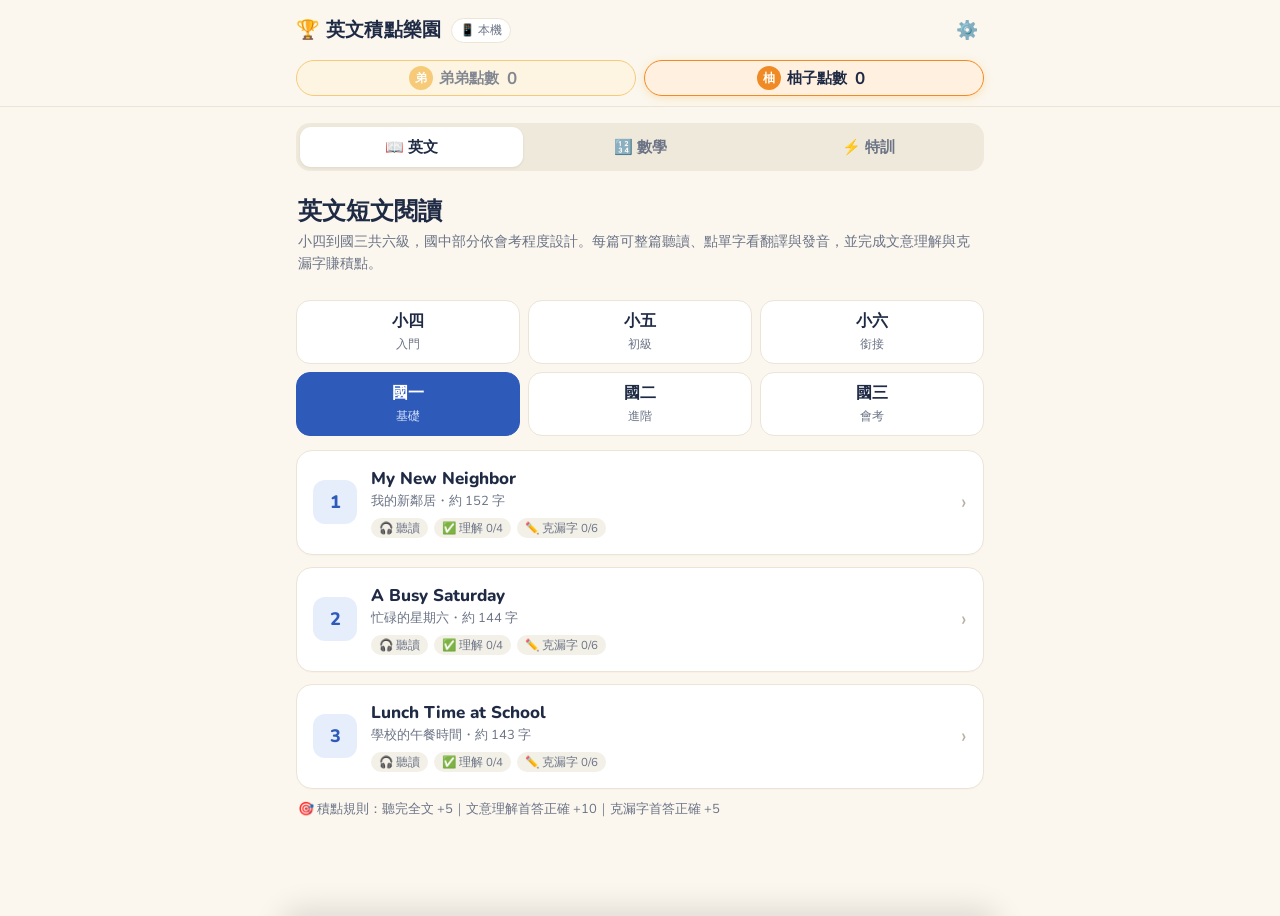
==== commit e7702bea: "點數分流：小四～小六為弟弟點數，國一～國三與特訓為柚子點數 Co-Authored-By: Claude Opus 5.5 <noreply@anthropic.com> Claude-Session" ====
--- a/index.html
+++ b/index.html
@@ -36,6 +36,16 @@
 .pts{display:flex;align-items:center;gap:6px;background:var(--gold-soft);border:1.5px solid var(--gold);padding:5px 12px 5px 6px;border-radius:99px;font-weight:800;white-space:nowrap}
 .pts .p{width:24px;height:24px;border-radius:50%;background:var(--gold);color:#fff;display:grid;place-items:center;font-size:13px}
 .pts.bump{animation:bump .5s}
+.pbar{max-width:720px;margin:0 auto;padding:0 16px 10px;display:flex;gap:8px}
+.pbar .pts{flex:1;justify-content:center;opacity:.55;transition:opacity .2s;font-size:14.5px}
+.pbar .pts b{font-size:17px;margin-left:2px}
+.pbar .pts.act{opacity:1;box-shadow:0 2px 8px rgba(242,165,22,.25)}
+.pts.yz{background:#FFF0E0;border-color:#F08A24}
+.pts.yz .p{background:#F08A24}
+.pts .p{font-size:12px}
+.mpts{display:grid;grid-template-columns:1fr 1fr;gap:8px;margin-bottom:6px}
+.mpts button{padding:10px;border-radius:12px;background:#F1EDE4;font-weight:700;font-size:13.5px}
+.mpts button.warn2{background:var(--bad);color:#fff}
 @keyframes bump{40%{transform:scale(1.15)}}
 .gear{font-size:18px;padding:6px;border-radius:10px}
 
@@ -69,7 +79,7 @@
 .tab{flex:1;padding:10px 4px;border-radius:11px;font-weight:700;font-size:14px;color:var(--muted)}
 .tab.on{background:#fff;color:var(--ink);box-shadow:0 1px 3px rgba(0,0,0,.08)}
 
-.player{background:var(--card);border:1px solid var(--line);border-radius:var(--radius);padding:12px;display:flex;flex-wrap:wrap;gap:10px;align-items:center;position:sticky;top:58px;z-index:10}
+.player{background:var(--card);border:1px solid var(--line);border-radius:var(--radius);padding:12px;display:flex;flex-wrap:wrap;gap:10px;align-items:center;position:sticky;top:104px;z-index:10}
 .play{background:var(--brand);color:#fff;font-weight:800;padding:10px 16px;border-radius:12px;display:flex;align-items:center;gap:6px}
 .stopb{background:#F1EDE4;padding:10px 12px;border-radius:12px;font-weight:700}
 .speeds{display:flex;gap:4px;margin-left:auto}
@@ -209,7 +219,7 @@
 .qh .w,.opt .w,.ctext .w{cursor:pointer}
 .lookbar{display:flex;align-items:center;gap:8px;flex-wrap:wrap;margin:0 0 10px}
 .lookbar .hint{margin:0}
-.toast{position:fixed;left:50%;top:76px;transform:translate(-50%,-20px);opacity:0;z-index:70;background:var(--gold);color:#fff;font-weight:800;padding:8px 16px;border-radius:99px;transition:all .3s;pointer-events:none;box-shadow:0 4px 14px rgba(242,165,22,.4)}
+.toast{position:fixed;left:50%;top:122px;white-space:nowrap;transform:translate(-50%,-20px);opacity:0;z-index:70;background:var(--gold);color:#fff;font-weight:800;padding:8px 16px;border-radius:99px;transition:all .3s;pointer-events:none;box-shadow:0 4px 14px rgba(242,165,22,.4)}
 .toast.on{opacity:1;transform:translate(-50%,0)}
 .warn{font-size:13px;background:var(--bad-soft);color:var(--bad);padding:8px 12px;border-radius:10px;margin-top:10px;display:none}
 @media (max-width:420px){.text{font-size:18px}.speeds{margin-left:0}.logo{font-size:17px}}
@@ -220,8 +230,11 @@
   <div class="logo">🏆 英文積點樂園</div>
   <span class="local">📱 本機</span>
   <div class="spacer"></div>
-  <div class="pts" id="pts"><span class="p">P</span><span id="ptsv">0</span>點</div>
   <button class="gear" id="gear" aria-label="設定">⚙️</button>
+</div>
+<div class="pbar">
+  <div class="pts" id="pts-didi"><span class="p">弟</span><span class="pl">弟弟點數</span><b id="pv-didi">0</b></div>
+  <div class="pts yz" id="pts-yuzu"><span class="p">柚</span><span class="pl">柚子點數</span><b id="pv-yuzu">0</b></div>
 </div></header>
 
 <main class="wrap" id="app"></main>
@@ -248,8 +261,9 @@
     <button class="mbtn" id="mClrImp">🗑 移除匯入的題目</button>
     <div class="mmsg" id="mmsg"></div>
   </div>
-  <p>積點與作答紀錄只存在這台裝置中，清除後無法復原。</p>
-  <div class="mrow"><button id="mClose">關閉</button><button class="danger" id="mReset">清除積點紀錄</button></div>
+  <div class="mpts"><button id="rz-didi">弟弟點數歸零</button><button id="rz-yuzu">柚子點數歸零</button></div>
+  <p>弟弟點數：小四～小六的英文、數學。柚子點數：國一～國三的英文、數學與特訓區。<br>點數與作答紀錄只存在這台裝置中，清除後無法復原。</p>
+  <div class="mrow"><button id="mClose">關閉</button><button class="danger" id="mReset">清除全部紀錄</button></div>
 </div></div>
 <div class="toast" id="toast"></div>
 <div class="kp" id="kp"><div class="kpg">
@@ -322,19 +336,31 @@
 const KEY="eng-points-reading-v1";
 let S={points:0,done:{},level:7,seen:[]};
 try{const raw=localStorage.getItem(KEY); if(raw) S=Object.assign(S,JSON.parse(raw));}catch(e){}
+// 點數分成：小學（小四～小六）→ 弟弟點數；國中（國一～國三）與特訓 → 柚子點數
+if(!S.pts){ S.pts={didi:0,yuzu:S.points||0}; }
 function save(){try{localStorage.setItem(KEY,JSON.stringify(S))}catch(e){}}
 function rec(pid){return S.done[pid]||(S.done[pid]={qs:{},cl:{},listened:false,words:[]})}
 const $=s=>document.querySelector(s);
 function esc(s){return s.replace(/[&<>"]/g,c=>({"&":"&amp;","<":"&lt;",">":"&gt;",'"':"&quot;"}[c]))}
 
+const WHO={didi:"弟弟點數",yuzu:"柚子點數"};
+function whoNow(){
+  if(typeof dcur!=="undefined"&&dcur) return "yuzu";
+  const lv=(typeof mcur!=="undefined"&&mcur&&mcur.level)||(typeof cur!=="undefined"&&cur&&cur.level)||(S.subj==="drill"?9:S.level);
+  return lv<=6?"didi":"yuzu";
+}
+function updatePills(){
+  const w=whoNow();
+  ["didi","yuzu"].forEach(k=>{ $("#pv-"+k).textContent=S.pts[k]; $("#pts-"+k).classList.toggle("act",k===w); });
+}
 function addPoints(n,msg){
   const t0=$("#toast"); if(!n){t0.textContent=msg; t0.classList.add("on"); clearTimeout(addPoints._t); addPoints._t=setTimeout(()=>t0.classList.remove("on"),1800); return;}
-  S.points+=n; save(); $("#ptsv").textContent=S.points;
-  const p=$("#pts"); p.classList.remove("bump"); void p.offsetWidth; p.classList.add("bump");
-  const t=$("#toast"); t.textContent=`+${n} 點　${msg||""}`; t.classList.add("on");
+  const w=whoNow(); S.pts[w]+=n; save(); updatePills();
+  const p=$("#pts-"+w); p.classList.remove("bump"); void p.offsetWidth; p.classList.add("bump");
+  const t=$("#toast"); t.textContent=`+${n} ${WHO[w]}　${msg||""}`; t.classList.add("on");
   clearTimeout(addPoints._t); addPoints._t=setTimeout(()=>t.classList.remove("on"),1500);
 }
-$("#ptsv").textContent=S.points;
+$("#pv-didi").textContent=S.pts.didi; $("#pv-yuzu").textContent=S.pts.yuzu;
 
 // seeded shuffle so option order stays stable for each question
 function seeded(str){let h=2166136261;for(const c of str){h^=c.charCodeAt(0);h=Math.imul(h,16777619)}return()=>{h^=h<<13;h^=h>>>17;h^=h<<5;return((h>>>0)%10000)/10000}}
@@ -485,7 +511,11 @@
   rd.readAsText(f); e.target.value="";};
 $("#mClrImp").onclick=()=>{try{localStorage.removeItem(IMP_KEY);localStorage.removeItem(MIMP_KEY)}catch(e){} loadContent().then(()=>{cinfo();$("#mmsg").textContent="已移除匯入的題目";home();});};
 $("#mClose").onclick=()=>$("#modal").classList.remove("on");
-$("#mReset").onclick=()=>{S={points:0,done:{},level:S.level};save();$("#ptsv").textContent=0;$("#modal").classList.remove("on");cur?openPassage(cur.id,tab):home()};
+function confirm2(btn,label,fn){ if(btn.dataset.armed){fn(); btn.dataset.armed=""; btn.textContent=label; btn.classList.remove("warn2"); return;}
+  btn.dataset.armed="1"; btn.textContent="再按一次確認"; btn.classList.add("warn2");
+  setTimeout(()=>{btn.dataset.armed=""; btn.textContent=label; btn.classList.remove("warn2");},3000); }
+["didi","yuzu"].forEach(k=>{const b=$("#rz-"+k); b.onclick=()=>confirm2(b,`${WHO[k].replace("點數","")}點數歸零`,()=>{S.pts[k]=0;save();updatePills();$("#mmsg").style.color="var(--ok)";$("#mmsg").textContent=`${WHO[k]}已歸零`;});});
+$("#mReset").onclick=()=>confirm2($("#mReset"),"清除全部紀錄",()=>{S={points:0,pts:{didi:0,yuzu:0},done:{},level:S.level};save();updatePills();$("#modal").classList.remove("on");cur?openPassage(cur.id,tab):home()});
 
 // ───────── views ─────────
 let cur=null, tab="read";
@@ -971,30 +1001,148 @@
   return null;
 }
 
+// ───────── 特訓：國一四則運算（有理數，精確分數計算）─────────
+const OMODES={
+  as:{n:"整數加減",g:"國一",d:"正負數加減、去括號、絕對值、數線距離"},
+  md:{n:"整數乘除與指數",g:"國一",d:"由左往右、−3² 與 (−3)²、正負號判斷"},
+  mix:{n:"整數四則混合",g:"國一",d:"先乘除後加減、括號、指數、分配律"},
+  fr:{n:"分數四則",g:"國一",d:"負分數加減乘除、帶分數、運算順序"},
+  ch:{n:"綜合挑戰",g:"國一",d:"分數次方、絕對值、分配律簡算、(−1)ⁿ"}
+};
+const Qn=(n,d=1)=>{if(d<0){n=-n;d=-d} const g=gcd(n,d)||1; return {n:n/g,d:d/g}};
+const Qadd=(a,b)=>Qn(a.n*b.d+b.n*a.d,a.d*b.d), Qsub=(a,b)=>Qn(a.n*b.d-b.n*a.d,a.d*b.d);
+const Qmul=(a,b)=>Qn(a.n*b.n,a.d*b.d), Qdiv=(a,b)=>Qn(a.n*b.d,a.d*b.n);
+const Qpow=(a,e)=>Qn(a.n**e,a.d**e), Qabs=a=>Qn(Math.abs(a.n),a.d), I=n=>Qn(n,1);
+const Qstr=a=>a.d===1?String(a.n):`${a.n}/${a.d}`;               // 答案字串（-7/12）
+const Qtxt=a=>{const s=a.n<0?"−":"", n=Math.abs(a.n); return a.d===1?s+n:s+`[${n}/${a.d}]`}; // 顯示
+const Qmk=a=>a.n<0?`(${Qtxt(a)})`:Qtxt(a);                         // 非首項：負數加括號
+const Qmk0=Qtxt;
+const nz=(a,b)=>{let x;do{x=R(a,b)}while(!x);return x};
+const sgn=()=>pick([1,-1]);
+function rfrac(maxD=12){for(;;){const d=R(2,maxD), n=R(1,Math.floor(d*1.6)); const q=Qn(sgn()*n,d); if(q.d>1) return q;}}
+function mixed(){ // 帶分數
+  const w=R(1,3), d=R(2,6), p=R(1,d-1); if(gcd(p,d)!==1) return null; const s=sgn();
+  return {v:Qn(s*(w*d+p),d), t:`${s<0?"−":""}${w}[${p}/${d}]`, mk:s<0?`(−${w}[${p}/${d}])`:`${w}[${p}/${d}]`};
+}
+const asQ=(expr,v,exp)=>({t:"num",q:`計算：${expr} = ?`,ans:Qstr(v),exp});
+
+function genOps(mode){ for(let t=0;t<60;t++){const q=genOps1(mode); if(q) return q;} return genOps1("as"); }
+function genOps1(mode){
+  const T={as:["a3","a3","paren","abs","dist","a4"], md:["mdv","dvm","pow","pow","pmd","msign","prod"], mix:["m1","m2","m3","m4","m5","dist99"],
+           fr:["fas","fas","fmd","ford","fmix","fint","fpar"], ch:["cpow","cdist","cneg1","cnest","fmd","cabs"]}[mode];
+  const k=pick(T);
+  switch(k){
+  // ── 整數加減 ──
+  case "a3": { const a=I(nz(-60,60)), b=I(nz(-60,60)), c=I(nz(-60,60)); const o1=pick(["+","−"]), o2=pick(["+","−"]); if(a.n>0&&b.n>0&&c.n>0) return null;
+    const t2=o1==="+"?b:Qn(-b.n), t3=o2==="+"?c:Qn(-c.n), s1=Qadd(a,t2), v=Qadd(s1,t3);
+    return asQ(`${Qmk0(a)} ${o1} ${Qmk(b)} ${o2} ${Qmk(c)}`,v,`減去一數等於加上它的相反數，改寫成 ${Qmk0(a)} + ${Qmk(t2)} + ${Qmk(t3)}。${Qmk0(a)} + ${Qmk(t2)} = ${Qtxt(s1)}，${Qmk0(s1)} + ${Qmk(t3)} = ${Qtxt(v)}。`);}
+  case "a4": { const xs=[I(nz(-40,40)),I(nz(-40,40)),I(nz(-40,40)),I(nz(-40,40))]; const os=["+",pick(["+","−"]),pick(["+","−"]),pick(["+","−"])]; if(xs.every(x=>x.n>0)) return null;
+    const ts=xs.map((x,i)=>os[i]==="−"?Qn(-x.n):x); const pos=ts.filter(x=>x.n>0).reduce((s,x)=>s+x.n,0), neg=ts.filter(x=>x.n<0).reduce((s,x)=>s+x.n,0);
+    const expr=Qmk0(xs[0])+xs.slice(1).map((x,i)=>` ${os[i+1]} ${Qmk(x)}`).join("");
+    return asQ(expr,I(pos+neg),`先把減號改成加上相反數：${ts.map((x,i)=>i?Qmk(x):Qmk0(x)).join(" + ")}。正數合計 ${pos}，負數合計 ${neg<0?"−"+(-neg):0}，${pos} + ${Qmk(I(neg))} = ${Qtxt(I(pos+neg))}。`);}
+  case "paren": { const a=I(nz(-50,50)), b=I(nz(-50,50)), c=I(nz(-50,50)); const inner=Qsub(b,c), v=Qsub(a,inner);
+    return asQ(`${Qmk0(a)} − (${Qmk0(b)} − ${Qmk(c)})`,v,`先算括號：${Qmk0(b)} − ${Qmk(c)} = ${Qtxt(inner)}；再算 ${Qmk0(a)} − ${Qmk(inner)} = ${Qtxt(v)}。`);}
+  case "abs": { const a=I(-R(2,30)), b=I(nz(-30,30)), c=I(nz(-30,30)); const in2=Qsub(b,c), v=Qsub(Qabs(a),Qabs(in2));
+    return asQ(`|${Qmk0(a)}| − |${Qmk0(b)} − ${Qmk(c)}|`,v,`|${Qmk0(a)}| = ${Qtxt(Qabs(a))}；${Qmk0(b)} − ${Qmk(c)} = ${Qtxt(in2)}，|${Qtxt(in2)}| = ${Qtxt(Qabs(in2))}；${Qtxt(Qabs(a))} − ${Qtxt(Qabs(in2))} = ${Qtxt(v)}。`);}
+  case "dist": { const a=nz(-40,10), b=nz(-10,40); if(a===b) return null; const d=Math.abs(a-b);
+    return {t:"num",q:`數線上 A 點表示 ${Qtxt(I(a))}，B 點表示 ${Qtxt(I(b))}，A、B 兩點的距離是多少？`,ans:String(d),exp:`兩點距離 = |大數 − 小數| = |${Qmk0(I(Math.max(a,b)))} − ${Qmk(I(Math.min(a,b)))}| = ${d}。`};}
+  // ── 整數乘除與指數 ──
+  case "mdv": { const c=I(nz(-9,9)); if(Math.abs(c.n)<2) return null; const kk=nz(-12,12), a=I(c.n*kk), b=I(nz(-9,9)); const p=Qmul(a,b), v=Qdiv(p,c);
+    return asQ(`${Qmk0(a)} × ${Qmk(b)} ÷ ${Qmk(c)}`,v,`由左往右：${Qmk0(a)} × ${Qmk(b)} = ${Qtxt(p)}，${Qmk0(p)} ÷ ${Qmk(c)} = ${Qtxt(v)}。`);}
+  case "dvm": { const b=I(nz(-9,9)); if(Math.abs(b.n)<2) return null; const kk=nz(-9,9), a=I(b.n*kk), c=I(nz(-8,8)); if(Math.abs(c.n)<2) return null; const q1=Qdiv(a,b), v=Qmul(q1,c);
+    return asQ(`${Qmk0(a)} ÷ ${Qmk(b)} × ${Qmk(c)}`,v,`乘除同級，要由左往右算：${Qmk0(a)} ÷ ${Qmk(b)} = ${Qtxt(q1)}，${Qmk0(q1)} × ${Qmk(c)} = ${Qtxt(v)}。（不可以先算 ${Qmk(b)} × ${Qmk(c)}）`);}
+  case "pow": { const b=R(2,5), e=R(2,b<=3?5:3), f=pick([0,1,2]); const p=b**e;
+    if(f===0){const v=I((-b)**e); return asQ(`(−${b})^${e}`,v,`(−${b})^${e} 表示 ${e} 個 (−${b}) 相乘，${e%2?"奇數":"偶數"}個負數相乘為${e%2?"負":"正"}：${Qtxt(v)}。`);}
+    if(f===1){const v=I(-p); return asQ(`−${b}^${e}`,v,`−${b}^${e} 是 ${b}^${e} 的相反數（負號不在次方裡）：${b}^${e} = ${p}，所以答案是 −${p}。`);}
+    {const v=I(-((-b)**e)); return asQ(`−(−${b})^${e}`,v,`先算 (−${b})^${e} = ${Qtxt(I((-b)**e))}，再取相反數：${Qtxt(v)}。`);} }
+  case "pmd": { const a=R(2,5), c=I(nz(-6,6)); if(Math.abs(c.n)<2) return null; const sq=a*a; const b=I(Math.abs(c.n)/gcd(sq,Math.abs(c.n))*nz(-4,4));
+    const p=Qmul(I(sq),b), v=Qdiv(p,c);
+    return asQ(`(−${a})^2 × ${Qmk(b)} ÷ ${Qmk(c)}`,v,`先算指數：(−${a})^2 = ${sq}；再由左往右：${sq} × ${Qmk(b)} = ${Qtxt(p)}，${Qmk0(p)} ÷ ${Qmk(c)} = ${Qtxt(v)}。`);}
+  case "msign": { const pool=[];
+    for(let i=0;i<40;i++){ const a=R(2,5), e=R(2,4), f=R(0,6); let s,v;
+      if(f===0){s=`(−${a})^${e}`;v=(-a)**e} else if(f===1){s=`−${a}^${e}`;v=-(a**e)} else if(f===2){s=`−(−${a})`;v=a}
+      else if(f===3){const b=R(2,9);s=`(−${a}) × (−${b})`;v=a*b} else if(f===4){const b=R(2,9);s=`(−${a}) × ${b}`;v=-a*b}
+      else if(f===5){s=`|−${a*3}|`;v=a*3} else {const n=R(10,99);s=`(−1)^{${n}} × (−${a})`;v=((n%2)?-1:1)*-a}
+      if(!pool.some(x=>x.s===s)) pool.push({s,v}); }
+    const negs=pool.filter(x=>x.v<0), poss=pool.filter(x=>x.v>0); if(!negs.length||poss.length<3) return null;
+    const c=pick(negs), w=poss.sort(()=>Math.random()-.5).slice(0,3);
+    return {t:"mc",q:"下列哪一個算式的值是「負數」？",opts:[c.s,...w.map(x=>x.s)],exp:`${c.s} = ${Qtxt(I(c.v))}；其他：${w.map(x=>`${x.s} = ${x.v}`).join("，")}。`};}
+  case "prod": { const n=R(3,5), neg=R(2,n); const fs=[...Array(n)].map((_,i)=>i<neg?-(i+1):(i+1)); const v=fs.reduce((s,x)=>s*x,1);
+    return asQ(fs.map((x,i)=>i?Qmk(I(x)):Qmk0(I(x))).join(" × "),I(v),`共有 ${neg} 個負數，${neg%2?"奇數個負數相乘為負":"偶數個負數相乘為正"}；絕對值相乘 = ${Math.abs(v)}，答案 ${Qtxt(I(v))}。`);}
+  // ── 整數四則混合 ──
+  case "m1": { const a=I(nz(-50,50)), b=I(nz(-12,12)), c=I(nz(-12,12)); const p=Qmul(b,c), v=Qsub(a,p);
+    return asQ(`${Qmk0(a)} − ${Qmk(b)} × ${Qmk(c)}`,v,`先乘後減：${Qmk0(b)} × ${Qmk(c)} = ${Qtxt(p)}；${Qmk0(a)} − ${Qmk(p)} = ${Qtxt(v)}。`);}
+  case "m2": { const a=I(nz(-20,20)), b=I(nz(-20,20)), c=I(nz(-6,6)), e=I(nz(-6,6)); if(Math.abs(e.n)<2) return null; const d=I(e.n*nz(-9,9));
+    const s=Qsub(a,b), p=Qmul(s,c), q=Qdiv(d,e), v=Qadd(p,q);
+    return asQ(`(${Qmk0(a)} − ${Qmk(b)}) × ${Qmk(c)} + ${Qmk(d)} ÷ ${Qmk(e)}`,v,`括號：${Qmk0(a)} − ${Qmk(b)} = ${Qtxt(s)}；乘除：${Qmk0(s)} × ${Qmk(c)} = ${Qtxt(p)}，${Qmk0(d)} ÷ ${Qmk(e)} = ${Qtxt(q)}；最後 ${Qmk0(p)} + ${Qmk(q)} = ${Qtxt(v)}。`);}
+  case "m3": { const b=I(nz(-9,9)); if(Math.abs(b.n)<2) return null; const a=I(b.n*nz(-12,12)), c=I(nz(-9,9)), d=I(nz(-9,9)); const q=Qdiv(a,b), p=Qmul(c,d), v=Qsub(q,p);
+    return asQ(`${Qmk0(a)} ÷ ${Qmk(b)} − ${Qmk(c)} × ${Qmk(d)}`,v,`先算乘除：${Qmk0(a)} ÷ ${Qmk(b)} = ${Qtxt(q)}，${Qmk0(c)} × ${Qmk(d)} = ${Qtxt(p)}；再減：${Qmk0(q)} − ${Qmk(p)} = ${Qtxt(v)}。`);}
+  case "m4": { const p=R(2,5), q=I(nz(-9,9)), r=I(nz(-9,9)), s=I(nz(-9,9)); const sq=p*p, in1=Qsub(r,s), m=Qmul(q,in1), v=Qadd(I(-sq),m);
+    return asQ(`−${p}^2 + ${Qmk(q)} × (${Qmk0(r)} − ${Qmk(s)})`,v,`−${p}^2 = −${sq}（不是 ${sq}）；括號：${Qmk0(r)} − ${Qmk(s)} = ${Qtxt(in1)}；${Qmk0(q)} × ${Qmk(in1)} = ${Qtxt(m)}；−${sq} + ${Qmk(m)} = ${Qtxt(v)}。`);}
+  case "m5": { const a=I(nz(-9,9)), b=I(nz(-12,12)), c=R(2,4); const in1=Qadd(b,I(c*c)), v=Qmul(a,in1);
+    return asQ(`${Qmk0(a)} × [${Qmk0(b)} + (−${c})^2]`,v,`先算中括號內：(−${c})^2 = ${c*c}，${Qmk0(b)} + ${c*c} = ${Qtxt(in1)}；${Qmk0(a)} × ${Qmk(in1)} = ${Qtxt(v)}。`);}
+  case "dist99": { const a=R(12,48), m=pick([99,101,98,102]); const v=I(-a*m), dlt=m-100;
+    return asQ(`(−${a}) × ${m}`,v,`利用分配律：(−${a}) × (100 ${dlt<0?"−":"+"} ${Math.abs(dlt)}) = −${a*100} ${dlt<0?"+":"−"} ${a*Math.abs(dlt)} = ${Qtxt(v)}。`);}
+  // ── 分數四則 ──
+  case "fas": { const a=rfrac(), b=rfrac(); const o=pick(["+","−"]); const v=o==="+"?Qadd(a,b):Qsub(a,b);
+    const L=lcm(a.d,b.d);
+    return asQ(`${Qmk0(a)} ${o} ${Qmk(b)}`,v,`${o==="−"?"減去一數等於加上它的相反數；":""}通分（公分母 ${L}）：${Qmk0(a)} ${o} ${Qmk(b)} = ${Qtxt(v)}。${v.d>1?"記得約成最簡分數。":""}`);}
+  case "fmd": { const a=rfrac(9), b=rfrac(9), c=rfrac(9); const p=Qmul(a,b), v=Qdiv(p,c); if(Math.abs(v.n)>60||v.d>40) return null;
+    return asQ(`${Qmk0(a)} × ${Qmk(b)} ÷ ${Qmk(c)}`,v,`除以 ${Qmk(c)} 等於乘以它的倒數 ${Qmk(Qdiv(I(1),c))}。由左往右：${Qmk0(a)} × ${Qmk(b)} = ${Qtxt(p)}，${Qmk0(p)} × ${Qmk(Qdiv(I(1),c))} = ${Qtxt(v)}。`);}
+  case "ford": { const a=rfrac(8), b=rfrac(8), c=rfrac(8); const p=Qmul(b,c), v=Qsub(a,p); if(v.d>48) return null;
+    return asQ(`${Qmk0(a)} − ${Qmk(b)} × ${Qmk(c)}`,v,`先乘後減：${Qmk0(b)} × ${Qmk(c)} = ${Qtxt(p)}；${Qmk0(a)} − ${Qmk(p)} = ${Qtxt(v)}。`);}
+  case "fmix": { const x=mixed(), y=mixed(); if(!x||!y) return null; const o=pick(["+","−"]); const v=o==="+"?Qadd(x.v,y.v):Qsub(x.v,y.v);
+    return asQ(`${x.t} ${o} ${y.mk}`,v,`帶分數先化成假分數：${x.t} = ${Qtxt(x.v)}，${y.t} = ${Qtxt(y.v)}；${Qmk0(x.v)} ${o} ${Qmk(y.v)} = ${Qtxt(v)}。`);}
+  case "fint": { const d=R(2,9), n=R(1,d-1); if(gcd(n,d)!==1) return null; const a=Qn(sgn()*n,d), kk=d*R(1,4)*sgn(), m=I(nz(-12,12)); const p=Qmul(a,I(kk)), v=Qsub(p,m);
+    return asQ(`${Qmk0(a)} × ${Qmk(I(kk))} − ${Qmk(m)}`,v,`先乘：${Qmk0(a)} × ${Qmk(I(kk))} = ${Qtxt(p)}；再減：${Qmk0(p)} − ${Qmk(m)} = ${Qtxt(v)}。`);}
+  case "fpar": { const a=rfrac(6), b=rfrac(6), c=rfrac(6); const s=Qadd(a,b); if(!s.n) return null; const v=Qdiv(s,c); if(v.d>36||Math.abs(v.n)>60) return null;
+    return asQ(`(${Qmk0(a)} + ${Qmk(b)}) ÷ ${Qmk(c)}`,v,`先算括號：${Qmk0(a)} + ${Qmk(b)} = ${Qtxt(s)}；${Qmk0(s)} ÷ ${Qmk(c)} = ${Qmk0(s)} × ${Qmk(Qdiv(I(1),c))} = ${Qtxt(v)}。`);}
+  // ── 綜合挑戰 ──
+  case "cpow": { const base=pick([Qn(-1,2),Qn(1,2),Qn(-1,3),Qn(2,3),Qn(-2,3),Qn(-3,2)]), e=base.d===2&&Math.abs(base.n)===1?pick([2,3,4]):pick([2,3]);
+    const pw=Qpow(base,e), M=I(base.d**e*R(1,3)*sgn()), x=rfrac(6), y=rfrac(6); const p=Qmul(pw,M), q=Qdiv(Qabs(x),Qabs(y)), v=Qsub(p,q); if(v.d>36) return null;
+    return asQ(`${Qmk(base)}^${e} × ${Qmk(M)} − |${Qmk0(x)}| ÷ ${Qmk(Qabs(y))}`,v,`指數：${Qmk(base)}^${e} = ${Qtxt(pw)}；絕對值：|${Qmk0(x)}| = ${Qtxt(Qabs(x))}；乘除：${Qmk0(pw)} × ${Qmk(M)} = ${Qtxt(p)}，${Qtxt(Qabs(x))} ÷ ${Qmk(Qabs(y))} = ${Qtxt(q)}；最後 ${Qmk0(p)} − ${Qmk(q)} = ${Qtxt(v)}。`);}
+  case "cdist": { const d1=pick([2,3,4,5,6,8]), d2=pick([3,4,6,8,12]); if(d1===d2) return null; const n1=R(1,d1-1), n2=R(1,d2-1); if(gcd(n1,d1)!==1||gcd(n2,d2)!==1) return null;
+    const N=I(-lcm(d1,d2)*R(1,3)), a=Qn(n1,d1), b=Qn(n2,d2), s=Qadd(a,b), v=Qmul(s,N);
+    return asQ(`${Qmk0(a)} × ${Qmk(N)} + ${Qmk(b)} × ${Qmk(N)}`,v,`利用分配律：(${Qmk0(a)} + ${Qmk(b)}) × ${Qmk(N)} = ${Qtxt(s)} × ${Qmk(N)} = ${Qtxt(v)}。（也可分別相乘：${Qtxt(Qmul(a,N))} + ${Qmk(Qmul(b,N))}）`);}
+  case "cneg1": { const n1=R(2020,2035), n2=R(2020,2035), kk=R(2,9), k2=R(2,9); const p1=n1%2?-1:1, p2=n2%2?-1:1; const v=I(p1-p2*kk+k2);
+    return asQ(`(−1)^{${n1}} − (−1)^{${n2}} × ${kk} + |−${k2}|`,v,`(−1) 的奇數次方 = −1、偶數次方 = 1：(−1)^{${n1}} = ${p1<0?"−1":"1"}，(−1)^{${n2}} = ${p2<0?"−1":"1"}；${p1<0?"−1":"1"} − ${Qmk(I(p2*kk))} + ${k2} = ${Qtxt(v)}。`);}
+  case "cnest": { const b=R(2,4), c=I(nz(-9,9)), d=I(nz(-9,9)), f=rfrac(5); const s=Qadd(c,d); if(!s.n) return null; const p=Qmul(I(-b*b),s), v=Qdiv(p,f); if(v.d>30) return null;
+    return asQ(`−${b}^2 × [${Qmk0(c)} + ${Qmk(d)}] ÷ ${Qmk(f)}`,v,`−${b}^2 = −${b*b}；中括號：${Qmk0(c)} + ${Qmk(d)} = ${Qtxt(s)}；由左往右：−${b*b} × ${Qmk(s)} = ${Qtxt(p)}，${Qmk0(p)} ÷ ${Qmk(f)} = ${Qtxt(v)}。`);}
+  case "cabs": { const a=rfrac(8), b=rfrac(8), c=I(R(2,4)); const s=Qsub(a,b), v=Qmul(Qabs(s),Qn(-c.n)); if(v.d>40||!s.n) return null;
+    return asQ(`|${Qmk0(a)} − ${Qmk(b)}| × (−${c.n})`,v,`絕對值內：${Qmk0(a)} − ${Qmk(b)} = ${Qtxt(s)}，|${Qtxt(s)}| = ${Qtxt(Qabs(s))}；${Qtxt(Qabs(s))} × (−${c.n}) = ${Qtxt(v)}。`);}
+  }
+  return null;
+}
+
+const TOPICS={
+  ops:{t:"四則運算",icon:"➗",lv:"國一",modes:OMODES,gen:genOps,tip:"建議順序：整數加減 → 整數乘除與指數 → 整數四則混合 → 分數四則 → 綜合挑戰。"},
+  gcd:{t:"公因數與公倍數",icon:"🔢",lv:"國一～國三",modes:DMODES,gen:genQ,tip:"建議順序：標準分解式 → 最大公因數與最小公倍數 → 性質與關係 → 會考應用題 → 公因式 → 會考挑戰。"}
+};
 function multOf(s){return s>=10?3:s>=5?2:s>=3?1.5:1}
 function drillStats(){S.drill=S.drill||{};return S.drill}
+const skey=(tp,m)=>tp==="gcd"?m:`${tp}:${m}`;
 function drillHome(){
   const st=drillStats();
   $("#app").innerHTML=`${subjBar()}
-  <section class="hero"><h1>⚡ 特別練習區</h1><p>題目由程式隨機產生、做不完，適合大量練習。連續答對越多，點數加成越高！</p></section>
-  <div class="dcard"><h3>🔢 公因數與公倍數（國一～國三）</h3>
-    <div class="rules">每題答對 <b>10 點</b>，連對加成：<br>連對 3 題 <b>×1.5</b>｜連對 5 題 <b>×2</b>｜連對 10 題 <b>×3</b><br>一回 10 題全對，再加 <b>50 點</b>。答錯連對歸零。</div>
-    <div class="modes">${Object.entries(DMODES).map(([k,m])=>{const s=st[k]||{};return `<button class="mode" data-m="${k}"><b>${m.n}</b><small>${m.g}・${m.d}</small><span class="st">${s.n?`已練 ${s.n} 題・答對 ${s.ok}・最高連對 ${s.best||0}`:"開始練習 ›"}</span></button>`}).join("")}</div>
-  </div>
-  <p class="hint">建議順序：標準分解式 → 最大公因數與最小公倍數 → 性質與關係 → 會考應用題 → 公因式 → 會考挑戰。</p>`;
-  document.querySelectorAll(".mode").forEach(b=>b.onclick=()=>{S.dmode=b.dataset.m;save();startDrill(b.dataset.m)});
+  <section class="hero"><h1>⚡ 特別練習區</h1><p>題目由程式隨機產生、做不完，適合大量練習。連續答對越多，點數加成越高！</p>
+  <div class="rules" style="margin-top:10px">每題答對 <b>10 點</b>，連對加成：<br>連對 3 題 <b>×1.5</b>｜連對 5 題 <b>×2</b>｜連對 10 題 <b>×3</b><br>一回 10 題全對，再加 <b>50 點</b>。答錯連對歸零。</div></section>
+  ${Object.entries(TOPICS).map(([tp,T])=>`<div class="dcard"><h3>${T.icon} ${T.t}（${T.lv}）</h3>
+    <div class="modes">${Object.entries(T.modes).map(([k,m])=>{const s=st[skey(tp,k)]||{};return `<button class="mode" data-t="${tp}" data-m="${k}"><b>${m.n}</b><small>${m.g}・${m.d}</small><span class="st">${s.n?`已練 ${s.n} 題・答對 ${s.ok}・最高連對 ${s.best||0}`:"開始練習 ›"}</span></button>`}).join("")}</div>
+    <p class="hint">${T.tip}</p></div>`).join("")}`;
+  document.querySelectorAll(".mode").forEach(b=>b.onclick=()=>{S.dtopic=b.dataset.t;S.dmode=b.dataset.m;save();startDrill(b.dataset.t,b.dataset.m)});
   bindSubj(); window.scrollTo(0,0);
 }
-function startDrill(mode){
-  if(!DMODES[mode]) mode="std";
-  kpClose(); cur=null; mcur=null; location.hash="drill-gcd";
-  dcur={mode,i:0,n:10,ok:0,streak:0,earned:0,q:genQ(mode),ans:null};
+function startDrill(tp,mode){
+  if(!TOPICS[tp]) tp="ops";
+  const T=TOPICS[tp]; if(!T.modes[mode]) mode=Object.keys(T.modes)[0];
+  kpClose(); cur=null; mcur=null; location.hash="drill-"+tp;
+  dcur={tp,mode,i:0,n:10,ok:0,streak:0,earned:0,q:T.gen(mode),ans:null};
   renderDrill(); window.scrollTo(0,0);
 }
 function renderDrill(){
-  const d=dcur, q=d.q, m=multOf(d.streak), done=d.i>=d.n;
+  const d=dcur, T=TOPICS[d.tp], M=T.modes[d.mode], q=d.q, m=multOf(d.streak), done=d.i>=d.n;
   let h=`<button class="back" id="back">‹ 特別練習區</button>
-    <h2 class="ptitle">公因數與公倍數・${DMODES[d.mode].n}</h2><p class="psub">${DMODES[d.mode].g}・本回已得 ${d.earned} 點</p>
+    <h2 class="ptitle">${T.t}・${M.n}</h2><p class="psub">${M.g}・本回已得 ${d.earned} 點</p>
     <div class="dbar"><div class="dprog"><i style="width:${Math.min(d.i,d.n)/d.n*100}%"></i></div><span class="mult ${m>1?"hot":""}">加成 ×${m}</span></div>
     <div class="streak">🔥 連對 ${d.streak} 題　｜　第 ${Math.min(d.i+1,d.n)} / ${d.n} 題</div>`;
   if(done){
@@ -1002,7 +1150,7 @@
       <button class="nextb" id="again">再來一回 ▶</button>`;
   }else{
     const a=d.ans;
-    h+=`<div class="q"><div class="qh"><span>${fmt(q.q)}</span></div>`;
+    h+=`<div class="q"><div class="qh"><span style="font-size:${q.q.length<40?"19px":"inherit"}">${fmt(q.q)}</span></div>`;
     if(q.t==="num"){
       h+=`<div class="nrow"><div class="nin ${a?(a.ok?"ok":"bad"):"act"}" data-n="d">${a?fmt(ansMarkup(a.v)):(kpVal?fmt(ansMarkup(kpVal)):"")}${a?"":'<span class="caret"></span>'}</div>${q.unit?`<span class="nunit">${esc(q.unit)}</span>`:""}</div><div class="nmsg" id="nmsgd"></div>`;
     }else{
@@ -1016,8 +1164,8 @@
   }
   $("#app").innerHTML=h;
   $("#back").onclick=()=>{S.subj="drill";home()};
-  const ag=$("#again"); if(ag) ag.onclick=()=>startDrill(d.mode);
-  const nx=$("#next"); if(nx) nx.onclick=()=>{d.i++; if(d.i<d.n){d.q=genQ(d.mode);d.ans=null;d.ord=null;} else if(d.ok===d.n){d.earned+=50;addPoints(50,"全對獎勵！");}
+  const ag=$("#again"); if(ag) ag.onclick=()=>startDrill(d.tp,d.mode);
+  const nx=$("#next"); if(nx) nx.onclick=()=>{d.i++; if(d.i<d.n){d.q=T.gen(d.mode);d.ans=null;d.ord=null;} else if(d.ok===d.n){d.earned+=50;addPoints(50,"全對獎勵！");}
     renderDrill(); window.scrollTo(0,0); if(d.i<d.n&&d.q.t==="num"){kpQ="d";kpVal="";kpOpen();}};
   document.querySelectorAll(".opt[data-o]").forEach(b=>b.onclick=()=>drillAnswer({pick:+b.dataset.o,ok:+b.dataset.o===0}));
   const box=document.querySelector('.nin[data-n="d"]'); if(box&&!d.ans) box.onclick=()=>{kpQ="d";kpOpen()};
@@ -1025,22 +1173,25 @@
 }
 function drillAnswer(res){
   const d=dcur; if(d.ans) return;
-  const st=drillStats(), s=st[d.mode]||(st[d.mode]={n:0,ok:0,best:0}); s.n++;
+  const st=drillStats(), key=skey(d.tp,d.mode), s=st[key]||(st[key]={n:0,ok:0,best:0}); s.n++;
   if(res.ok){ d.streak++; d.ok++; s.ok++; s.best=Math.max(s.best,d.streak); const pts=Math.round(10*multOf(d.streak)); res.pts=pts; d.earned+=pts; save(); addPoints(pts,d.streak>=3?`連對 ${d.streak}！`:"答對了！"); }
   else { d.streak=0; save(); }
   d.ans=res; renderDrill();
 }
 function drillNum(){
   const v=parseNum(kpVal), msg=t=>{const e=$("#nmsgd"); if(e) e.textContent=t;};
-  if(!v){msg(kpVal?"格式看不懂，請再檢查一下":"請先輸入答案");return;}
-  const ok=sameVal(v,parseNum(dcur.q.ans)), val=kpVal; kpClose(); drillAnswer({v:val,ok});
+  if(!v){msg(kpVal?"格式看不懂，請再檢查一下（分數用 /，帶分數用「又」，負號按「負 −」）":"請先輸入答案");return;}
+  const ans=parseNum(dcur.q.ans), ok=sameVal(v,ans);
+  if(ok&&(v.kind==="frac"||v.kind==="mixed")&&gcd(v.fa,v.fb)!==1){msg("答案的值對了，但請約分成最簡分數再按確定");return;}
+  if(ok&&v.kind==="mixed"&&v.fa>=v.fb){msg("帶分數的分數部分要小於分母，請再化簡");return;}
+  const val=kpVal; kpClose(); drillAnswer({v:val,ok});
 }
 
 // routing
 function route(){const id=location.hash.slice(1);
   if(id&&PASSAGES.some(p=>p.id===id)){ if(!cur||cur.id!==id) openPassage(id,"read"); }
   else if(id&&MATH.some(u=>u.id===id)){ if(!mcur||mcur.id!==id) openUnit(id); }
-  else if(id==="drill-gcd"){ if(!dcur) startDrill(S.dmode||"basic"); }
+  else if(id.startsWith("drill-")){ if(!dcur) startDrill(id.slice(6),S.dmode); }
   else if(cur||mcur||dcur) home();}
 window.addEventListener("hashchange",route);
 $("#app").innerHTML='<div class="loading">載入題庫中…</div>';
@@ -1055,9 +1206,13 @@
   S.mver=MATHV; save();
   if(startId&&PASSAGES.some(p=>p.id===startId)) openPassage(startId,"read");
   else if(startId&&MATH.some(u=>u.id===startId)) openUnit(startId);
-  else if(startId==="drill-gcd"){S.subj="drill";startDrill(S.dmode||"basic");} else home();
+  else if(startId.startsWith("drill-")){S.subj="drill";startDrill(startId.slice(6),S.dmode);} else home();
 });
 if("serviceWorker" in navigator && location.protocol.startsWith("http")) navigator.serviceWorker.register("sw.js").catch(()=>{});
+
+// 換頁時更新「目前累積到誰」的點數標示
+["home","openPassage","openUnit","renderDrill"].forEach(fn=>{const f=window[fn]; window[fn]=function(){const r=f.apply(this,arguments); updatePills(); return r;};});
+updatePills();
 </script>
 </body>
 </html>
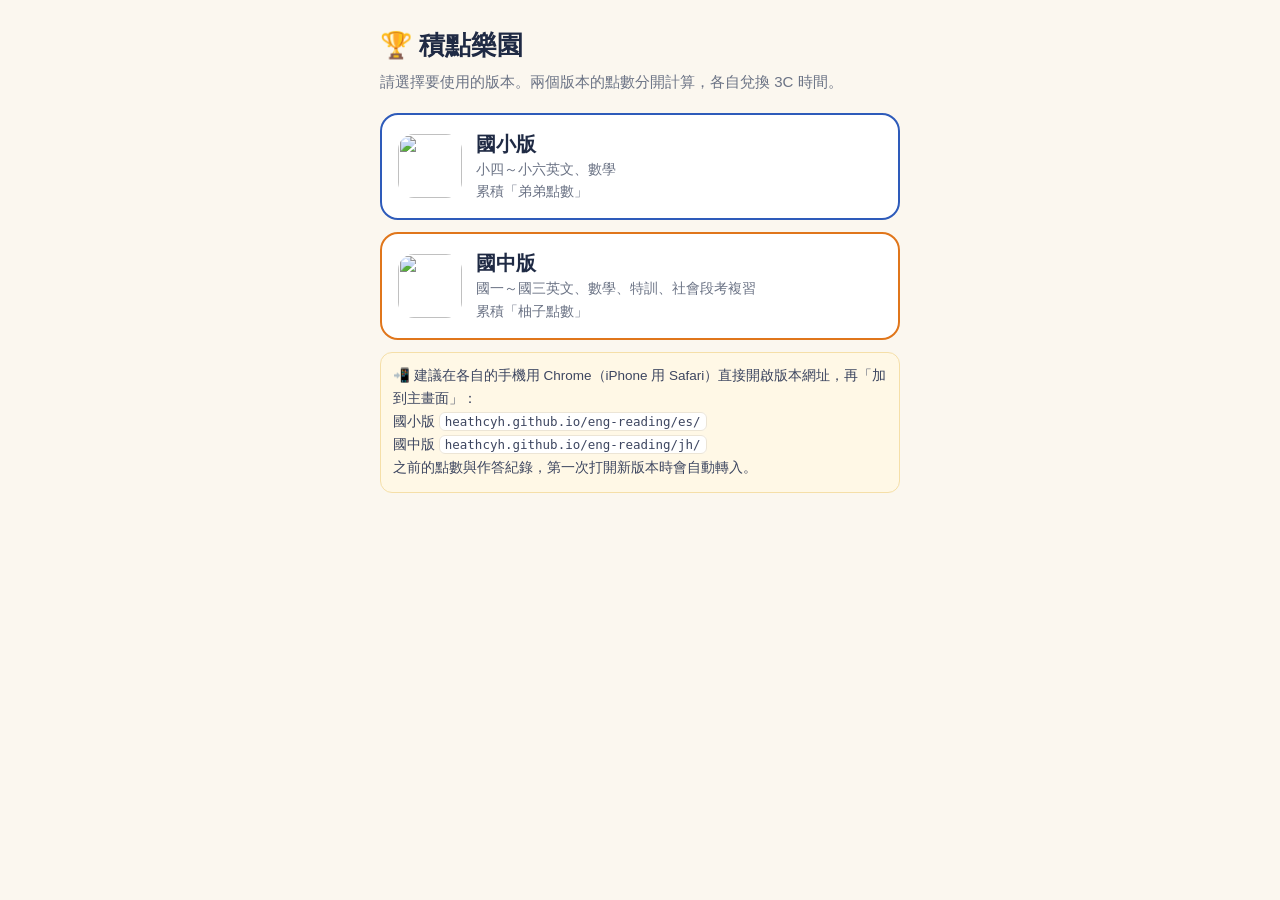
==== commit 8774e81e: "Add files via upload 拆成國小、國中版" ====
--- a/index.html
+++ b/index.html
@@ -3,1216 +3,41 @@
 <head>
 <meta charset="utf-8">
 <meta name="viewport" content="width=device-width, initial-scale=1">
-<title>英文積點樂園｜短文閱讀</title>
+<title>積點樂園｜選擇版本</title>
 <link rel="manifest" href="manifest.json">
 <meta name="theme-color" content="#2E5BBA">
-<meta name="apple-mobile-web-app-capable" content="yes">
-<meta name="mobile-web-app-capable" content="yes">
-<meta name="apple-mobile-web-app-title" content="英文積點樂園">
-<meta name="apple-mobile-web-app-status-bar-style" content="default">
 <link rel="apple-touch-icon" href="icons/icon-180.png">
 <link rel="icon" href="icons/icon-192.png">
-<link rel="preconnect" href="https://fonts.googleapis.com">
-<link href="https://fonts.googleapis.com/css2?family=Nunito:wght@500;700;800&display=swap" rel="stylesheet">
+<script>
+// 記住上次選的版本：直接進入（舊版捷徑也會自動帶到正確版本）
+(function(){ try{
+  var p=new URLSearchParams(location.search);
+  if(p.has("pick")) { localStorage.removeItem("eng-edition"); return; }
+  var e=localStorage.getItem("eng-edition");
+  if(e==="es"||e==="jh") location.replace("./"+e+"/");
+}catch(err){} })();
+</script>
 <style>
-:root{
-  --bg:#FBF7EF; --card:#FFFFFF; --ink:#1F2A44; --muted:#6B7385; --line:#ECE5D6;
-  --brand:#2E5BBA; --brand-soft:#E7EEFB; --gold:#F2A516; --gold-soft:#FFF3D6;
-  --ok:#1E9E62; --ok-soft:#E3F5EC; --bad:#D9493B; --bad-soft:#FBE7E4;
-  --hl:#FFE89A; --radius:16px;
-}
-*{box-sizing:border-box;-webkit-tap-highlight-color:transparent}
-html,body{margin:0;background:var(--bg);color:var(--ink);
-  font-family:"Nunito",-apple-system,"PingFang TC","Noto Sans TC","Microsoft JhengHei",sans-serif}
-button{font:inherit;color:inherit;cursor:pointer;border:none;background:none}
-.wrap{max-width:720px;margin:0 auto;padding:0 16px 96px}
-
-/* header */
-header{position:sticky;top:0;z-index:20;background:rgba(251,247,239,.94);backdrop-filter:blur(8px);border-bottom:1px solid var(--line)}
-.hbar{max-width:720px;margin:0 auto;padding:12px 16px;display:flex;align-items:center;gap:10px}
-.logo{font-weight:800;font-size:19px;letter-spacing:.3px;white-space:nowrap}
-.local{font-size:12px;color:var(--muted);background:#fff;border:1px solid var(--line);padding:3px 8px;border-radius:99px;white-space:nowrap}
-.spacer{flex:1}
-.pts{display:flex;align-items:center;gap:6px;background:var(--gold-soft);border:1.5px solid var(--gold);padding:5px 12px 5px 6px;border-radius:99px;font-weight:800;white-space:nowrap}
-.pts .p{width:24px;height:24px;border-radius:50%;background:var(--gold);color:#fff;display:grid;place-items:center;font-size:13px}
-.pts.bump{animation:bump .5s}
-.pbar{max-width:720px;margin:0 auto;padding:0 16px 10px;display:flex;gap:8px}
-.pbar .pts{flex:1;justify-content:center;opacity:.55;transition:opacity .2s;font-size:14.5px}
-.pbar .pts b{font-size:17px;margin-left:2px}
-.pbar .pts.act{opacity:1;box-shadow:0 2px 8px rgba(242,165,22,.25)}
-.pts.yz{background:#FFF0E0;border-color:#F08A24}
-.pts.yz .p{background:#F08A24}
-.pts .p{font-size:12px}
-.mpts{display:grid;grid-template-columns:1fr 1fr;gap:8px;margin-bottom:6px}
-.mpts button{padding:10px;border-radius:12px;background:#F1EDE4;font-weight:700;font-size:13.5px}
-.mpts button.warn2{background:var(--bad);color:#fff}
-@keyframes bump{40%{transform:scale(1.15)}}
-.gear{font-size:18px;padding:6px;border-radius:10px}
-
-/* home */
-.hero{padding:20px 2px 6px}
-.hero h1{margin:0 0 4px;font-size:24px}
-.hero p{margin:0;color:var(--muted);font-size:14px;line-height:1.6}
-.levels{display:grid;grid-template-columns:repeat(3,1fr);gap:8px;margin:18px 0 14px}
-.lv{padding:9px 6px;border-radius:14px;background:#fff;border:1.5px solid var(--line);text-align:center}
-.lv b{display:block;font-size:16px}
-.lv small{color:var(--muted);font-size:12px}
-.lv.on{background:var(--brand);border-color:var(--brand);color:#fff}
-.lv.on small{color:#d8e3fb}
-.plist{display:grid;gap:12px}
-.pcard{display:flex;gap:14px;align-items:center;background:var(--card);border:1px solid var(--line);border-radius:var(--radius);padding:16px;text-align:left;width:100%;box-shadow:0 1px 0 rgba(0,0,0,.02)}
-.pcard:active{transform:scale(.99)}
-.pnum{width:44px;height:44px;border-radius:12px;background:var(--brand-soft);color:var(--brand);display:grid;place-items:center;font-weight:800;font-size:18px;flex:none}
-.pinfo{flex:1;min-width:0}
-.pinfo .t{font-weight:800;font-size:17px}
-.pinfo .z{color:var(--muted);font-size:13px;margin-top:2px}
-.badges{display:flex;gap:6px;margin-top:8px;flex-wrap:wrap}
-.bdg{font-size:11.5px;padding:2px 8px;border-radius:99px;background:#F3F0E8;color:var(--muted)}
-.bdg.done{background:var(--ok-soft);color:var(--ok);font-weight:700}
-.chev{color:#B8B0A0;font-size:22px}
-
-/* passage view */
-.back{display:inline-flex;align-items:center;gap:4px;color:var(--brand);font-weight:700;padding:14px 0 6px}
-.ptitle{margin:0;font-size:24px}
-.psub{color:var(--muted);font-size:14px;margin:4px 0 0}
-.tabs{display:flex;gap:6px;background:#EFE9DC;padding:4px;border-radius:14px;margin:16px 0}
-.tab{flex:1;padding:10px 4px;border-radius:11px;font-weight:700;font-size:14px;color:var(--muted)}
-.tab.on{background:#fff;color:var(--ink);box-shadow:0 1px 3px rgba(0,0,0,.08)}
-
-.player{background:var(--card);border:1px solid var(--line);border-radius:var(--radius);padding:12px;display:flex;flex-wrap:wrap;gap:10px;align-items:center;position:sticky;top:104px;z-index:10}
-.play{background:var(--brand);color:#fff;font-weight:800;padding:10px 16px;border-radius:12px;display:flex;align-items:center;gap:6px}
-.stopb{background:#F1EDE4;padding:10px 12px;border-radius:12px;font-weight:700}
-.speeds{display:flex;gap:4px;margin-left:auto}
-.spd{padding:6px 9px;border-radius:9px;font-size:13px;font-weight:700;background:#F5F1E8;color:var(--muted)}
-.spd.on{background:var(--ink);color:#fff}
-.toggles{width:100%;display:flex;gap:8px;flex-wrap:wrap}
-.tg{font-size:13px;padding:6px 10px;border-radius:99px;border:1.5px solid var(--line);background:#fff;font-weight:700;color:var(--muted)}
-.tg.on{border-color:var(--brand);color:var(--brand);background:var(--brand-soft)}
-.prog{width:100%;height:4px;background:#F1EDE4;border-radius:4px;overflow:hidden}
-.prog i{display:block;height:100%;width:0;background:var(--gold);transition:width .3s}
-
-.text{background:var(--card);border:1px solid var(--line);border-radius:var(--radius);padding:18px 18px 8px;margin-top:12px;font-size:19px;line-height:1.85;transition:filter .3s}
-.text p{margin:0 0 16px}
-.text.hide{filter:blur(7px);user-select:none;pointer-events:none}
-.sent{border-radius:6px;transition:background .2s}
-.sent.cur{background:#FFF6CF}
-.w{border-radius:4px;cursor:pointer;padding:0 1px}
-.w:hover{background:var(--brand-soft)}
-.w.speak{background:var(--hl)}
-.w.sel{background:var(--brand);color:#fff}
-.hint{font-size:13px;color:var(--muted);margin:10px 2px 0;line-height:1.6}
-.hidenote{text-align:center;color:var(--muted);font-size:14px;margin-top:-80px;position:relative;height:80px;display:none}
-.vocab{margin-top:16px}
-.vocab h3,.sech{font-size:15px;margin:0 0 8px}
-.chips{display:flex;flex-wrap:wrap;gap:6px}
-.chip{background:#fff;border:1px solid var(--line);border-radius:99px;padding:5px 10px;font-size:14px}
-.chip span{color:var(--muted);font-size:12px;margin-left:4px}
-
-/* quiz */
-.q{background:var(--card);border:1px solid var(--line);border-radius:var(--radius);padding:16px;margin-bottom:12px}
-.qh{font-weight:800;font-size:16.5px;line-height:1.5;margin-bottom:10px;display:flex;gap:8px}
-.qh .n{color:var(--brand);flex:none}
-.opt{display:flex;gap:10px;align-items:flex-start;width:100%;text-align:left;padding:11px 12px;border:1.5px solid var(--line);border-radius:12px;margin-top:8px;font-size:15.5px;line-height:1.45;background:#fff}
-.opt .k{flex:none;width:24px;height:24px;border-radius:50%;background:#F3F0E8;display:grid;place-items:center;font-size:13px;font-weight:800;color:var(--muted)}
-.opt.ok{border-color:var(--ok);background:var(--ok-soft)}
-.opt.ok .k{background:var(--ok);color:#fff}
-.opt.bad{border-color:var(--bad);background:var(--bad-soft)}
-.opt.bad .k{background:var(--bad);color:#fff}
-.opt:disabled{cursor:default}
-.exp{margin-top:10px;font-size:14px;line-height:1.6;background:#FAF7F0;border-radius:10px;padding:10px 12px;color:#3d4660}
-.exp b.okc{color:var(--ok)} .exp b.badc{color:var(--bad)}
-.sum{display:flex;align-items:center;gap:12px;background:var(--ink);color:#fff;border-radius:var(--radius);padding:14px 16px;margin-bottom:12px}
-.sum .big{font-size:26px;font-weight:800}
-.sum .s{font-size:13px;opacity:.8}
-.sum button{margin-left:auto;background:rgba(255,255,255,.14);color:#fff;padding:8px 12px;border-radius:10px;font-weight:700;font-size:13px}
-
-/* cloze */
-.ctext{background:var(--card);border:1px solid var(--line);border-radius:var(--radius);padding:18px;font-size:18px;line-height:2;margin-bottom:12px}
-.ctext p{margin:0 0 14px}
-.blank{display:inline-block;min-width:74px;text-align:center;border-bottom:2px solid var(--brand);color:var(--brand);font-weight:800;padding:0 6px;margin:0 2px;line-height:1.4;border-radius:6px 6px 0 0;cursor:pointer}
-.blank.cur{background:var(--brand-soft)}
-.blank.ok{color:var(--ok);border-color:var(--ok);background:var(--ok-soft)}
-.blank.bad{color:var(--bad);border-color:var(--bad);background:var(--bad-soft)}
-.cq .opts2{display:grid;grid-template-columns:1fr 1fr;gap:8px}
-.cq .opt{margin-top:0}
-.cq.flash{animation:flash 1s}
-@keyframes flash{30%{box-shadow:0 0 0 3px var(--brand)}}
-
-/* sheet & modal */
-.scrim{position:fixed;inset:0;background:rgba(20,25,40,.35);z-index:40;display:none}
-.scrim.on{display:block}
-.sheet{position:fixed;left:0;right:0;bottom:0;z-index:50;background:#fff;border-radius:22px 22px 0 0;padding:18px 20px calc(22px + env(safe-area-inset-bottom));max-width:720px;margin:0 auto;transform:translateY(110%);transition:transform .25s ease;box-shadow:0 -8px 30px rgba(0,0,0,.12)}
-.sheet.on{transform:none}
-.grab{width:40px;height:5px;border-radius:5px;background:#E3DDD0;margin:-6px auto 12px}
-.sw{font-size:30px;font-weight:800}
-.spos{color:var(--muted);font-size:13px;margin-top:2px}
-.szh{font-size:18px;margin:10px 0 16px;line-height:1.5}
-.sbtns{display:flex;gap:8px;flex-wrap:wrap}
-.sbtn{flex:1;min-width:96px;padding:12px 10px;border-radius:12px;background:var(--brand-soft);color:var(--brand);font-weight:800;font-size:14.5px}
-.sbtn.pri{background:var(--brand);color:#fff}
-.modal{position:fixed;inset:0;z-index:60;background:rgba(20,25,40,.35);display:none;place-items:center;padding:20px}
-.modal.on{display:grid}
-.mbox{background:#fff;border-radius:18px;padding:20px;max-width:360px;width:100%;box-shadow:0 10px 40px rgba(0,0,0,.2)}
-.mbox h3{margin:0 0 8px}
-.mbox p{color:var(--muted);font-size:14px;line-height:1.6;margin:0 0 16px}
-.mrow{display:flex;gap:8px;justify-content:flex-end}
-.mrow button{padding:10px 14px;border-radius:10px;font-weight:700;background:#F1EDE4}
-.mrow .danger{background:var(--bad);color:#fff}
-.mset{display:grid;gap:8px;margin-bottom:14px}
-.mline{display:flex;justify-content:space-between;font-size:14px;padding:4px 2px}
-.mline span{color:var(--muted)}
-.mbtn{display:block;text-align:center;padding:11px;border-radius:12px;background:var(--brand-soft);color:var(--brand);font-weight:800;font-size:14.5px;cursor:pointer}
-.mmsg{font-size:13px;color:var(--ok);min-height:1em;text-align:center}
-.loading{text-align:center;color:var(--muted);padding:80px 0}
-.new{font-size:11px;background:var(--bad);color:#fff;border-radius:6px;padding:1px 6px;margin-left:6px;vertical-align:middle}
-.subj{display:flex;gap:6px;background:#EFE9DC;padding:4px;border-radius:14px;margin:16px 0 4px}
-.sj{flex:1;padding:10px 4px;border-radius:11px;font-weight:800;font-size:15px;color:var(--muted)}
-.sj.on{background:#fff;color:var(--ink);box-shadow:0 1px 3px rgba(0,0,0,.08)}
-.frac{display:inline-flex;flex-direction:column;align-items:center;vertical-align:middle;font-size:.85em;line-height:1.1;margin:0 2px}
-.frac>span:first-child{border-bottom:1.5px solid currentColor;padding:0 3px}
-.frac>span:last-child{padding:0 3px}
-.ov{border-top:1.5px solid currentColor;padding-top:1px}
-.keyc{background:var(--card);border:1px solid var(--line);border-radius:var(--radius);padding:14px 16px;margin-bottom:12px;font-size:15px;line-height:1.8}
-.keyc h3{margin:0 0 6px;font-size:15px}
-.keyc ul{margin:0;padding-left:20px}
-.nrow{display:flex;align-items:center;gap:8px;margin-top:4px;flex-wrap:wrap}
-.nin{min-width:150px;min-height:48px;border:2px solid var(--line);border-radius:12px;padding:8px 12px;font-size:20px;font-weight:800;display:flex;align-items:center;gap:2px;background:#fff;cursor:text}
-.nin.act{border-color:var(--brand);box-shadow:0 0 0 3px var(--brand-soft)}
-.nin.ok{border-color:var(--ok);background:var(--ok-soft);color:var(--ok)}
-.nin.bad{border-color:var(--bad);background:var(--bad-soft);color:var(--bad)}
-.nin .ph{color:#B8B0A0;font-weight:600;font-size:15px}
-.caret{display:inline-block;width:2px;height:22px;background:var(--brand);animation:blink 1s step-end infinite}
-@keyframes blink{50%{opacity:0}}
-.nunit{color:var(--muted);font-weight:700}
-.nmsg{font-size:13.5px;color:var(--bad);margin-top:6px;min-height:0}
-.kp{position:fixed;left:0;right:0;bottom:0;z-index:45;background:#F3EEE3;border-top:1px solid var(--line);padding:10px 10px calc(10px + env(safe-area-inset-bottom));transform:translateY(110%);transition:transform .2s}
-.kp.on{transform:none}
-.kpg{max-width:520px;margin:0 auto;display:grid;grid-template-columns:repeat(4,1fr);gap:8px}
-.kpg button{background:#fff;border-radius:12px;padding:13px 0;font-size:21px;font-weight:800;box-shadow:0 1px 0 rgba(0,0,0,.08)}
-.kpg .fn{background:#E4DCCB;font-size:17px}
-.kpg .go{background:var(--brand);color:#fff;font-size:17px}
-body.kpon .wrap{padding-bottom:300px}
-.dbar{display:flex;align-items:center;gap:10px;margin:6px 0 12px}
-.dprog{flex:1;height:8px;background:#EFE9DC;border-radius:8px;overflow:hidden}
-.dprog i{display:block;height:100%;background:var(--brand);transition:width .3s}
-.mult{font-weight:800;font-size:14px;padding:6px 12px;border-radius:99px;background:#F1EDE4;color:var(--muted);white-space:nowrap}
-.mult.hot{background:linear-gradient(90deg,#F2A516,#EF6C3A);color:#fff;animation:bump .4s}
-.streak{font-size:13px;color:var(--muted);margin:-4px 0 10px}
-.nextb{width:100%;margin-top:12px;padding:14px;border-radius:14px;background:var(--brand);color:#fff;font-weight:800;font-size:16px}
-.modes{display:grid;grid-template-columns:1fr 1fr;gap:10px;margin-top:12px}
-.mode{background:#fff;border:1.5px solid var(--line);border-radius:14px;padding:12px;text-align:left}
-.mode b{display:block;font-size:15.5px}
-.mode small{color:var(--muted);font-size:12.5px;line-height:1.5;display:block;margin-top:2px}
-.mode .st{color:var(--brand);font-weight:700;font-size:12px;margin-top:6px;display:block}
-.dcard{background:var(--card);border:1px solid var(--line);border-radius:var(--radius);padding:16px;margin-bottom:12px}
-.dcard h3{margin:0 0 4px;font-size:18px}
-.rules{font-size:13.5px;line-height:1.7;color:#3d4660;background:#FFF8E6;border:1px solid #F5DFA8;border-radius:12px;padding:10px 12px;margin-top:4px}
-.strbox{background:#FAF7F0;border-radius:12px;padding:10px 12px;margin:-4px 0 14px}
-.sen{font-size:15px;line-height:1.6;color:#3d4660}
-.trbtn{margin-top:8px;font-size:14px;font-weight:800;color:var(--brand);background:var(--brand-soft);padding:7px 12px;border-radius:10px}
-.szh2{font-size:16px;line-height:1.6;margin-top:6px;color:var(--ink);display:none}
-.szh2.on{display:block}
-.zh{display:none}
-.text.trmode .sent{display:block;margin-top:4px}
-.text.trmode .zh{display:block;color:#7a6f5a;font-size:15.5px;line-height:1.6;margin:0 0 8px;padding-left:10px;border-left:3px solid #EADFC6}
-.opt[data-done]{cursor:default}
-.qh .w,.opt .w,.ctext .w{cursor:pointer}
-.lookbar{display:flex;align-items:center;gap:8px;flex-wrap:wrap;margin:0 0 10px}
-.lookbar .hint{margin:0}
-.toast{position:fixed;left:50%;top:122px;white-space:nowrap;transform:translate(-50%,-20px);opacity:0;z-index:70;background:var(--gold);color:#fff;font-weight:800;padding:8px 16px;border-radius:99px;transition:all .3s;pointer-events:none;box-shadow:0 4px 14px rgba(242,165,22,.4)}
-.toast.on{opacity:1;transform:translate(-50%,0)}
-.warn{font-size:13px;background:var(--bad-soft);color:var(--bad);padding:8px 12px;border-radius:10px;margin-top:10px;display:none}
-@media (max-width:420px){.text{font-size:18px}.speeds{margin-left:0}.logo{font-size:17px}}
+body{margin:0;background:#FBF7EF;color:#1F2A44;font-family:-apple-system,"PingFang TC","Noto Sans TC","Microsoft JhengHei",sans-serif}
+.w{max-width:520px;margin:0 auto;padding:28px 18px 60px}
+h1{font-size:26px;margin:0 0 6px}
+p{color:#6B7385;line-height:1.7;font-size:15px;margin:0 0 18px}
+a.c{display:flex;align-items:center;gap:14px;text-decoration:none;color:inherit;background:#fff;border:2px solid #ECE5D6;border-radius:18px;padding:16px;margin-bottom:12px}
+a.c img{width:64px;height:64px;border-radius:16px}
+a.c b{display:block;font-size:20px}
+a.c span{color:#6B7385;font-size:14px;line-height:1.6}
+a.es{border-color:#2E5BBA} a.jh{border-color:#E0761B}
+.n{font-size:13.5px;background:#FFF8E6;border:1px solid #F5DFA8;border-radius:12px;padding:12px;line-height:1.7;color:#3d4660}
+code{background:#fff;border:1px solid #ECE5D6;border-radius:6px;padding:1px 5px;font-size:12.5px}
 </style>
 </head>
-<body>
-<header><div class="hbar">
-  <div class="logo">🏆 英文積點樂園</div>
-  <span class="local">📱 本機</span>
-  <div class="spacer"></div>
-  <button class="gear" id="gear" aria-label="設定">⚙️</button>
+<body><div class="w">
+<h1>🏆 積點樂園</h1>
+<p>請選擇要使用的版本。兩個版本的點數分開計算，各自兌換 3C 時間。</p>
+<a class="c es" href="es/" onclick="try{localStorage.setItem('eng-edition','es')}catch(e){}"><img src="es/icon-192.png" alt=""><div><b>國小版</b><span>小四～小六英文、數學<br>累積「弟弟點數」</span></div></a>
+<a class="c jh" href="jh/" onclick="try{localStorage.setItem('eng-edition','jh')}catch(e){}"><img src="jh/icon-192.png" alt=""><div><b>國中版</b><span>國一～國三英文、數學、特訓、社會段考複習<br>累積「柚子點數」</span></div></a>
+<div class="n">📲 建議在各自的手機用 Chrome（iPhone 用 Safari）直接開啟版本網址，再「加到主畫面」：<br>國小版 <code>heathcyh.github.io/eng-reading/es/</code><br>國中版 <code>heathcyh.github.io/eng-reading/jh/</code><br>之前的點數與作答紀錄，第一次打開新版本時會自動轉入。</div>
 </div>
-<div class="pbar">
-  <div class="pts" id="pts-didi"><span class="p">弟</span><span class="pl">弟弟點數</span><b id="pv-didi">0</b></div>
-  <div class="pts yz" id="pts-yuzu"><span class="p">柚</span><span class="pl">柚子點數</span><b id="pv-yuzu">0</b></div>
-</div></header>
-
-<main class="wrap" id="app"></main>
-
-<div class="scrim" id="scrim"></div>
-<div class="sheet" id="sheet">
-  <div class="grab"></div>
-  <div class="sw" id="sw"></div>
-  <div class="spos" id="sipa"></div>
-  <div class="szh" id="szh"></div>
-  <div class="strbox" id="strbox"><div class="sen" id="sen"></div><button class="trbtn" id="sTr">🈶 看整句翻譯</button><div class="szh2" id="str"></div></div>
-  <div class="sbtns">
-    <button class="sbtn pri" id="sSay">🔊 發音</button>
-    <button class="sbtn" id="sSlow">🐢 慢速</button>
-    <button class="sbtn" id="sSent">📢 唸這句</button>
-  </div>
-</div>
-<div class="modal" id="modal"><div class="mbox">
-  <h3>設定</h3>
-  <div class="mset">
-    <div class="mline"><b>題庫</b><span id="cinfo">—</span></div>
-    <button class="mbtn" id="mUpd">🔄 檢查題庫更新</button>
-    <label class="mbtn">📥 匯入題庫檔（.json）<input type="file" id="mImp" accept=".json,application/json" hidden></label>
-    <button class="mbtn" id="mClrImp">🗑 移除匯入的題目</button>
-    <div class="mmsg" id="mmsg"></div>
-  </div>
-  <div class="mpts"><button id="rz-didi">弟弟點數歸零</button><button id="rz-yuzu">柚子點數歸零</button></div>
-  <p>弟弟點數：小四～小六的英文、數學。柚子點數：國一～國三的英文、數學與特訓區。<br>點數與作答紀錄只存在這台裝置中，清除後無法復原。</p>
-  <div class="mrow"><button id="mClose">關閉</button><button class="danger" id="mReset">清除全部紀錄</button></div>
-</div></div>
-<div class="toast" id="toast"></div>
-<div class="kp" id="kp"><div class="kpg">
-  <button data-k="7">7</button><button data-k="8">8</button><button data-k="9">9</button><button class="fn" data-k="bs">⌫</button>
-  <button data-k="4">4</button><button data-k="5">5</button><button data-k="6">6</button><button class="fn" data-k="/">分數 /</button>
-  <button data-k="1">1</button><button data-k="2">2</button><button data-k="3">3</button><button class="fn" data-k="-">負 −</button>
-  <button data-k="0">0</button><button class="fn" data-k=".">.</button><button class="fn" data-k="又">又</button><button class="go" data-k="ok">確定</button>
-</div></div>
-
-<script>
-let PASSAGES=[], DICT={}, CONTENT={version:0,updated:""};
-const IMP_KEY="eng-points-imported-v1";
-function getImported(){try{return JSON.parse(localStorage.getItem(IMP_KEY)||"null")}catch(e){return null}}
-function validate(c){
-  if(!c||!Array.isArray(c.passages)) throw new Error("檔案中找不到 passages 陣列");
-  c.passages.forEach((p,i)=>{
-    const tag=`第 ${i+1} 篇（${p.id||"無 id"}）`;
-    if(!p.id||!p.title||!p.text||!p.level) throw new Error(tag+"缺少 id / title / text / level");
-    if(![4,5,6,7,8,9].includes(+p.level)) throw new Error(tag+"的 level 必須是 4～9（4＝小四…9＝國三）");
-    const blanks=(p.text.match(/\{[^}]+\}/g)||[]).length;
-    if(blanks!==(p.cloze||[]).length) throw new Error(`${tag}：文中 {} 挖空 ${blanks} 個，但 cloze 有 ${(p.cloze||[]).length} 題`);
-    (p.qs||[]).forEach(q=>{if(!q.q||!Array.isArray(q.opts)||q.opts.length<2) throw new Error(tag+"有題目格式錯誤")});
-    p.level=+p.level;
-  });
-  return c;
-}
-let MATH=[], MATHV=0, MIMP=0;
-const MIMP_KEY="eng-points-imported-math-v1";
-function applyMath(m){
-  let imp=null; try{imp=JSON.parse(localStorage.getItem(MIMP_KEY)||"null")}catch(e){}
-  const map=new Map((m.units||[]).map(u=>[u.id,u])); MIMP=0;
-  if(imp) imp.units.forEach(u=>{map.set(u.id,u);MIMP++});
-  MATH=[...map.values()]; MATHV=m.version||0;
-}
-function validateMath(c){
-  c.units.forEach((u,i)=>{
-    const tag=`數學第 ${i+1} 單元（${u.id||"無 id"}）`;
-    if(!u.id||!u.title||![4,5,6,7,8,9].includes(+u.level)||!Array.isArray(u.qs)) throw new Error(tag+"缺少 id / title / level(4～9) / qs");
-    u.level=+u.level;
-    u.qs.forEach((q,j)=>{
-      if(q.t==="num"){ if(!q.q||!parseNum(String(q.ans))) throw new Error(`${tag} 第 ${j+1} 題的 ans 格式無法辨識`); }
-      else if(!q.q||!Array.isArray(q.opts)||q.opts.length<2) throw new Error(`${tag} 第 ${j+1} 題格式錯誤`);
-    });
-  });
-  return c;
-}
-function applyContent(base){
-  const imp=getImported();
-  const map=new Map(); (base.passages||[]).forEach(p=>map.set(p.id,p));
-  let impN=0; if(imp){ imp.passages.forEach(p=>{map.set(p.id,p); impN++;}); }
-  PASSAGES=[...map.values()];
-  DICT=Object.assign({},base.dict||{},imp&&imp.dict||{});
-  CONTENT={version:base.version||0,updated:base.updated||"",impN};
-}
-async function loadContent(){
-  let base=null;
-  try{ const r=await fetch("content.json?t="+Date.now(),{cache:"no-store"}); if(r.ok) base=await r.json(); }catch(e){}
-  if(!base){ try{ const r=await fetch("content.json"); if(r.ok) base=await r.json(); }catch(e){} }
-  if(!base) base={version:0,passages:[],dict:{}};
-  applyContent(base);
-  let m=null;
-  try{ const r=await fetch("math.json?t="+Date.now(),{cache:"no-store"}); if(r.ok) m=await r.json(); }catch(e){}
-  if(!m){ try{ const r=await fetch("math.json"); if(r.ok) m=await r.json(); }catch(e){} }
-  applyMath(m||{version:0,units:[]});
-  return base;
-}
-</script>
-<script>
-// ───────── state ─────────
-const KEY="eng-points-reading-v1";
-let S={points:0,done:{},level:7,seen:[]};
-try{const raw=localStorage.getItem(KEY); if(raw) S=Object.assign(S,JSON.parse(raw));}catch(e){}
-// 點數分成：小學（小四～小六）→ 弟弟點數；國中（國一～國三）與特訓 → 柚子點數
-if(!S.pts){ S.pts={didi:0,yuzu:S.points||0}; }
-function save(){try{localStorage.setItem(KEY,JSON.stringify(S))}catch(e){}}
-function rec(pid){return S.done[pid]||(S.done[pid]={qs:{},cl:{},listened:false,words:[]})}
-const $=s=>document.querySelector(s);
-function esc(s){return s.replace(/[&<>"]/g,c=>({"&":"&amp;","<":"&lt;",">":"&gt;",'"':"&quot;"}[c]))}
-
-const WHO={didi:"弟弟點數",yuzu:"柚子點數"};
-function whoNow(){
-  if(typeof dcur!=="undefined"&&dcur) return "yuzu";
-  const lv=(typeof mcur!=="undefined"&&mcur&&mcur.level)||(typeof cur!=="undefined"&&cur&&cur.level)||(S.subj==="drill"?9:S.level);
-  return lv<=6?"didi":"yuzu";
-}
-function updatePills(){
-  const w=whoNow();
-  ["didi","yuzu"].forEach(k=>{ $("#pv-"+k).textContent=S.pts[k]; $("#pts-"+k).classList.toggle("act",k===w); });
-}
-function addPoints(n,msg){
-  const t0=$("#toast"); if(!n){t0.textContent=msg; t0.classList.add("on"); clearTimeout(addPoints._t); addPoints._t=setTimeout(()=>t0.classList.remove("on"),1800); return;}
-  const w=whoNow(); S.pts[w]+=n; save(); updatePills();
-  const p=$("#pts-"+w); p.classList.remove("bump"); void p.offsetWidth; p.classList.add("bump");
-  const t=$("#toast"); t.textContent=`+${n} ${WHO[w]}　${msg||""}`; t.classList.add("on");
-  clearTimeout(addPoints._t); addPoints._t=setTimeout(()=>t.classList.remove("on"),1500);
-}
-$("#pv-didi").textContent=S.pts.didi; $("#pv-yuzu").textContent=S.pts.yuzu;
-
-// seeded shuffle so option order stays stable for each question
-function seeded(str){let h=2166136261;for(const c of str){h^=c.charCodeAt(0);h=Math.imul(h,16777619)}return()=>{h^=h<<13;h^=h>>>17;h^=h<<5;return((h>>>0)%10000)/10000}}
-function order(n,seed){const r=seeded(seed),a=[...Array(n).keys()];for(let i=n-1;i>0;i--){const j=Math.floor(r()*(i+1));[a[i],a[j]]=[a[j],a[i]]}return a}
-
-// ───────── text parsing ─────────
-const LV={4:{n:"小四",d:"入門"},5:{n:"小五",d:"初級"},6:{n:"小六",d:"銜接"},7:{n:"國一",d:"基礎"},8:{n:"國二",d:"進階"},9:{n:"國三",d:"會考"}};
-function splitSents(par){
-  const out=[]; let start=0;
-  const re=/[.!?]+["”]?(\s+|$)/g; let m;
-  while((m=re.exec(par))){
-    const end=m.index+m[0].length;
-    const seg=par.slice(start,end);
-    if(/\b(Mr|Mrs|Ms|Dr)\.\s*$/.test(seg)) continue;
-    const next=par.slice(end);
-    if(next && /^[a-z]/.test(next)) continue;
-    out.push(seg); start=end;
-  }
-  if(start<par.length && par.slice(start).trim()) out.push(par.slice(start));
-  // 合併「Amy asks.」這類說話者短句
-  const merged=[];
-  for(const s of out){ if(merged.length && /^\s*[A-Z][\w']*( [A-Z][\w']*)? (asks|says|said|asked|answered)\.\s*$/.test(s)) merged[merged.length-1]+=s; else merged.push(s); }
-  return merged;
-}
-function parse(p){
-  // → paragraphs[ sentences[ {text, tokens:[{t:'w'|'x', s, blank}], si} ] ]
-  let bi=0, si=0;
-  return p.text.split("\n").map(par=>{
-    const sents=splitSents(par);
-    return sents.map(raw=>{
-      const tokens=[]; const re=/\{([^}]+)\}|([A-Za-z]+(?:['’-][A-Za-z]+)*)|([^A-Za-z{]+)/g; let m;
-      while((m=re.exec(raw))){
-        if(m[1]) tokens.push({t:"w",s:m[1],blank:bi++});
-        else if(m[2]) tokens.push({t:"w",s:m[2]});
-        else tokens.push({t:"x",s:m[3]});
-      }
-      return {text:raw.replace(/[{}]/g,"").trim(),tokens,si:si++};
-    });
-  });
-}
-function trOf(si){return cur&&Array.isArray(cur.tr)&&cur.tr[si]||null}
-function wordify(s){ // 把文字中的英文單字包成可點的 span
-  return String(s).split(/([A-Za-z]+(?:['’-][A-Za-z]+)*)/).map((x,i)=>i%2?`<span class="w" data-w="${esc(x)}">${esc(x)}</span>`:esc(x)).join("");
-}
-function lookup(w){
-  let k=w.toLowerCase().replace(/’/g,"'");
-  const D=Object.assign({},DICT,(cur&&cur.dict)||{});
-  if(D[k]) return {k,v:D[k]};
-  const k2=k.replace(/'s$/,"");
-  if(D[k2]) return {k:k2,v:D[k2]+(k2!==k?"（此處為所有格 's：…的）":"")};
-  if(false) return {k:k2,v:DICT[k2]+(k2!==k?"（此處為所有格 's：…的）":"")};
-  return {k,v:"（查無翻譯）"};
-}
-
-// ───────── speech ─────────
-const synth=window.speechSynthesis;
-let voice=null;
-function pickVoice(){
-  if(!synth) return;
-  const vs=synth.getVoices(); if(!vs.length) return;
-  const pref=["Samantha","Google US English","Microsoft Aria","Microsoft Jenny","Karen","Daniel"];
-  voice=pref.map(n=>vs.find(v=>v.name.includes(n)&&/^en/i.test(v.lang))).find(Boolean)
-     ||vs.find(v=>/^en[-_]US/i.test(v.lang))||vs.find(v=>/^en/i.test(v.lang))||null;
-}
-if(synth){pickVoice(); synth.onvoiceschanged=pickVoice;}
-let rate=parseFloat(S.rate||0.85);
-let reading={on:false,idx:0,gen:0,sents:[],pid:null};
-function utter(text,r){const u=new SpeechSynthesisUtterance(text);u.lang="en-US";if(voice)u.voice=voice;u.rate=r;return u}
-function sayOnce(text,r){
-  if(!synth){showWarn();return}
-  stopReading(true); synth.cancel(); synth.speak(utter(text,r));
-}
-function showWarn(){const w=$("#warn"); if(w) w.style.display="block"}
-
-function readFrom(i){
-  if(!synth){showWarn();return}
-  const g=++reading.gen; reading.on=true; reading.idx=i; synth.cancel(); updatePlayer();
-  const step=()=>{
-    if(g!==reading.gen) return;
-    clearSpeakMarks();
-    if(reading.idx>=reading.sents.length){
-      reading.on=false; reading.idx=0; updatePlayer();
-      const r=rec(reading.pid); if(!r.listened){r.listened=true; save(); addPoints(5,"聽完全文");}
-      return;
-    }
-    const s=reading.sents[reading.idx];
-    s.el.classList.add("cur");
-    if(!$("#text").classList.contains("hide")) s.el.scrollIntoView({block:"center",behavior:"smooth"});
-    const u=utter(s.text,rate);
-    u.onboundary=e=>{ if(g!==reading.gen||e.name&&e.name!=="word") return;
-      document.querySelectorAll(".w.speak").forEach(x=>x.classList.remove("speak"));
-      const hit=s.spans.find(o=>e.charIndex>=o.a&&e.charIndex<o.b); if(hit) hit.el.classList.add("speak"); };
-    u.onend=()=>{ if(g!==reading.gen) return; reading.idx++; updateProg(); step(); };
-    u.onerror=u.onend;
-    synth.speak(u);
-  };
-  updateProg(); step();
-}
-function stopReading(keepIdx){
-  reading.gen++; reading.on=false; if(!keepIdx) reading.idx=0;
-  if(synth) synth.cancel(); clearSpeakMarks(); updatePlayer(); updateProg();
-}
-function clearSpeakMarks(){document.querySelectorAll(".sent.cur,.w.speak").forEach(x=>x.classList.remove("cur","speak"))}
-function updatePlayer(){const b=$("#playBtn"); if(!b) return;
-  b.innerHTML=reading.on?"⏸ 暫停":(reading.idx>0?"▶ 繼續播放":"▶ 播放全文");}
-function updateProg(){const i=$("#prog i"); if(i&&reading.sents.length) i.style.width=(reading.idx/reading.sents.length*100)+"%"}
-
-// ───────── word sheet ─────────
-let sheetCtx=null;
-function openSheet(word,sentText,el,trText){
-  document.querySelectorAll(".w.sel").forEach(x=>x.classList.remove("sel"));
-  if(el) el.classList.add("sel");
-  const {k,v}=lookup(word); const m=v.match(/^([a-z./]+)\s+(.*)$/i);
-  $("#sw").textContent=k; $("#sipa").textContent=m?m[1]:""; $("#szh").textContent=m?m[2]:v;
-  sheetCtx={word:k,sent:sentText};
-  $("#sSent").style.display=sentText?"":"none";
-  $("#strbox").style.display=trText?"":"none";
-  $("#sen").textContent=sentText||""; $("#str").textContent=trText||""; $("#str").classList.remove("on"); $("#sTr").style.display="";
-  $("#scrim").classList.add("on"); $("#sheet").classList.add("on");
-  sayOnce(k,0.8);
-  if(cur){const r=rec(cur.id); if(!r.words.includes(k)){r.words.push(k); save(); renderVocab();}}
-}
-function closeSheet(){$("#scrim").classList.remove("on");$("#sheet").classList.remove("on");document.querySelectorAll(".w.sel").forEach(x=>x.classList.remove("sel"))}
-$("#scrim").onclick=closeSheet;
-$("#sSay").onclick=()=>sheetCtx&&sayOnce(sheetCtx.word,0.8);
-$("#sSlow").onclick=()=>sheetCtx&&sayOnce(sheetCtx.word,0.45);
-$("#sSent").onclick=()=>sheetCtx&&sayOnce(sheetCtx.sent,rate);
-$("#sTr").onclick=()=>{$("#str").classList.add("on");$("#sTr").style.display="none";};
-
-// settings
-function cinfo(){$("#cinfo").textContent=`英文 v${CONTENT.version}・${PASSAGES.length} 篇｜數學 v${MATHV}・${MATH.length} 單元`+((CONTENT.impN||MIMP)?"（含匯入）":"");}
-$("#gear").onclick=()=>{cinfo();$("#mmsg").textContent="";$("#modal").classList.add("on")};
-$("#mUpd").onclick=async()=>{const before=PASSAGES.length,v=CONTENT.version;$("#mmsg").textContent="檢查中…";
-  await loadContent(); cinfo();
-  $("#mmsg").textContent=CONTENT.version>v?`已更新到 v${CONTENT.version}，新增 ${PASSAGES.length-before} 篇`:(navigator.onLine===false?"目前離線，使用已下載的題庫":"已是最新題庫");
-  cur?openPassage(cur.id,tab):home();};
-$("#mImp").onchange=e=>{const f=e.target.files[0]; if(!f) return; const rd=new FileReader();
-  rd.onload=()=>{try{const raw=JSON.parse(rd.result);
-      if(raw&&Array.isArray(raw.units)){ const c=validateMath(raw); let old=null; try{old=JSON.parse(localStorage.getItem(MIMP_KEY)||"null")}catch(e){}
-        const m=new Map(((old&&old.units)||[]).map(u=>[u.id,u])); c.units.forEach(u=>m.set(u.id,u));
-        localStorage.setItem(MIMP_KEY,JSON.stringify({units:[...m.values()]}));
-        loadContent().then(()=>{cinfo();$("#mmsg").style.color="var(--ok)";$("#mmsg").textContent=`數學題匯入成功，目前共 ${MATH.length} 單元`;S.subj="math";save();home();}); return; }
-      const c=validate(raw); const old=getImported();
-      if(old){const m=new Map(old.passages.map(p=>[p.id,p])); c.passages.forEach(p=>m.set(p.id,p)); c.passages=[...m.values()]; c.dict=Object.assign({},old.dict||{},c.dict||{});}
-      localStorage.setItem(IMP_KEY,JSON.stringify({passages:c.passages,dict:c.dict||{}}));
-      loadContent().then(()=>{cinfo();$("#mmsg").style.color="var(--ok)";$("#mmsg").textContent=`匯入成功，目前共 ${PASSAGES.length} 篇`;home();});
-    }catch(err){$("#mmsg").style.color="var(--bad)";$("#mmsg").textContent="匯入失敗："+err.message}};
-  rd.readAsText(f); e.target.value="";};
-$("#mClrImp").onclick=()=>{try{localStorage.removeItem(IMP_KEY);localStorage.removeItem(MIMP_KEY)}catch(e){} loadContent().then(()=>{cinfo();$("#mmsg").textContent="已移除匯入的題目";home();});};
-$("#mClose").onclick=()=>$("#modal").classList.remove("on");
-function confirm2(btn,label,fn){ if(btn.dataset.armed){fn(); btn.dataset.armed=""; btn.textContent=label; btn.classList.remove("warn2"); return;}
-  btn.dataset.armed="1"; btn.textContent="再按一次確認"; btn.classList.add("warn2");
-  setTimeout(()=>{btn.dataset.armed=""; btn.textContent=label; btn.classList.remove("warn2");},3000); }
-["didi","yuzu"].forEach(k=>{const b=$("#rz-"+k); b.onclick=()=>confirm2(b,`${WHO[k].replace("點數","")}點數歸零`,()=>{S.pts[k]=0;save();updatePills();$("#mmsg").style.color="var(--ok)";$("#mmsg").textContent=`${WHO[k]}已歸零`;});});
-$("#mReset").onclick=()=>confirm2($("#mReset"),"清除全部紀錄",()=>{S={points:0,pts:{didi:0,yuzu:0},done:{},level:S.level};save();updatePills();$("#modal").classList.remove("on");cur?openPassage(cur.id,tab):home()});
-
-// ───────── views ─────────
-let cur=null, tab="read";
-function stats(p){
-  const r=S.done[p.id]||{qs:{},cl:{}};
-  const qd=Object.keys(r.qs).length, qok=Object.values(r.qs).filter(x=>x.ok).length;
-  const cd=Object.keys(r.cl).length, cok=Object.values(r.cl).filter(x=>x.ok).length;
-  const words=p.text.replace(/[{}]/g,"").match(/[A-Za-z]+/g).length;
-  return {r,qd,qok,cd,cok,words};
-}
-function subjBar(){const s=S.subj||"en";return `<div class="subj"><button class="sj ${s==="en"?"on":""}" data-s="en">📖 英文</button><button class="sj ${s==="math"?"on":""}" data-s="math">🔢 數學</button><button class="sj ${s==="drill"?"on":""}" data-s="drill">⚡ 特訓</button></div>`}
-function bindSubj(){document.querySelectorAll(".sj").forEach(b=>b.onclick=()=>{S.subj=b.dataset.s;save();home()})}
-function home(){
-  stopReading(); closeSheet(); kpClose(); cur=null; mcur=null; location.hash="";
-  dcur=null;
-  if(S.subj==="math") return mathHome();
-  if(S.subj==="drill") return drillHome();
-  const list=PASSAGES.filter(p=>p.level===S.level);
-  $("#app").innerHTML=`
-  ${subjBar()}
-  <section class="hero"><h1>英文短文閱讀</h1>
-  <p>小四到國三共六級，國中部分依會考程度設計。每篇可整篇聽讀、點單字看翻譯與發音，並完成文意理解與克漏字賺積點。</p></section>
-  <div class="levels">${[4,5,6,7,8,9].map(l=>`<button class="lv ${l===S.level?"on":""}" data-l="${l}"><b>${LV[l].n}</b><small>${LV[l].d}</small></button>`).join("")}</div>
-  <div class="plist">${list.map((p,i)=>{const s=stats(p);return `
-    <button class="pcard" data-id="${p.id}">
-      <div class="pnum">${i+1}</div>
-      <div class="pinfo"><div class="t">${esc(p.title)}${(S.seen||[]).includes(p.id)?"":'<span class="new">NEW</span>'}</div><div class="z">${p.zh}・約 ${s.words} 字</div>
-        <div class="badges">
-          <span class="bdg ${s.r.listened?"done":""}">🎧 ${s.r.listened?"已聽完":"聽讀"}</span>
-          <span class="bdg ${s.qd===p.qs.length?"done":""}">✅ 理解 ${s.qok}/${p.qs.length}</span>
-          <span class="bdg ${s.cd===p.cloze.length?"done":""}">✏️ 克漏字 ${s.cok}/${p.cloze.length}</span>
-        </div></div>
-      <div class="chev">›</div>
-    </button>`}).join("")}</div>
-  <p class="hint">🎯 積點規則：聽完全文 +5｜文意理解首答正確 +10｜克漏字首答正確 +5</p>`;
-  document.querySelectorAll(".lv").forEach(b=>b.onclick=()=>{S.level=+b.dataset.l;save();home()});
-  document.querySelectorAll(".pcard").forEach(b=>b.onclick=()=>openPassage(b.dataset.id,"read"));
-  bindSubj(); window.scrollTo(0,0);
-}
-function openPassage(id,t){
-  stopReading(); closeSheet();
-  cur=PASSAGES.find(p=>p.id===id); if(!cur) return home(); tab=t||"read"; location.hash=id;
-  S.seen=S.seen||[]; if(!S.seen.includes(id)){S.seen.push(id);save();}
-  const s=stats(cur);
-  $("#app").innerHTML=`
-    <button class="back" id="back">‹ ${LV[cur.level].n}文章列表</button>
-    <h2 class="ptitle">${esc(cur.title)}</h2>
-    <p class="psub">${cur.zh}・${LV[cur.level].n}（${LV[cur.level].d}）・約 ${s.words} 字</p>
-    <div class="tabs">
-      <button class="tab ${tab==="read"?"on":""}" data-t="read">📖 閱讀聽力</button>
-      <button class="tab ${tab==="qs"?"on":""}" data-t="qs">✅ 文意理解</button>
-      <button class="tab ${tab==="cl"?"on":""}" data-t="cl">✏️ 克漏字</button>
-    </div>
-    <div id="pane"></div>`;
-  $("#back").onclick=home;
-  document.querySelectorAll(".tab").forEach(b=>b.onclick=()=>{stopReading();closeSheet();tab=b.dataset.t;document.querySelectorAll(".tab").forEach(x=>x.classList.toggle("on",x===b));renderPane()});
-  $("#pane").addEventListener("click",e=>{
-    if(tab==="read") return;
-    const w=e.target.closest(".w"); if(!w) return;
-    if(w.closest(".opt")&&!S.look) return;
-    e.stopPropagation(); e.preventDefault();
-    const ctx=w.closest("[data-say]");
-    openSheet(w.dataset.w, ctx?ctx.dataset.say:null, w, null);
-  },true);
-  renderPane(); window.scrollTo(0,0);
-}
-function renderPane(){ if(tab==="read") renderRead(); else if(tab==="qs") renderQs(); else renderCloze(); }
-
-function renderRead(){
-  const paras=parse(cur);
-  $("#pane").innerHTML=`
-    <div class="player">
-      <button class="play" id="playBtn">▶ 播放全文</button>
-      <button class="stopb" id="stopBtn">⏹</button>
-      <div class="speeds">${[0.6,0.75,0.85,1].map(r=>`<button class="spd ${r===rate?"on":""}" data-r="${r}">${r}x</button>`).join("")}</div>
-      <div class="toggles"><button class="tg" id="hideTg">🙈 隱藏文字（純聽力）</button><button class="tg ${S.showTr?"on":""}" id="trTg">🈶 逐句翻譯</button></div>
-      <div class="prog" id="prog"><i></i></div>
-    </div>
-    <div class="warn" id="warn">這個環境不支援語音朗讀（常見於 App 內建瀏覽器）。請用 Android 的 Chrome 或 iPhone 的 Safari 開啟，或安裝到主畫面。</div>
-    <div class="text" id="text"></div>
-    <p class="hint">👆 點任一單字：看中文意思、聽發音（可慢速），還能看「整句翻譯」或唸出整句。<br>🈶 開啟「逐句翻譯」可在每句下方顯示中文。播放中會以黃色標示正在唸的句子。</p>
-    <div class="vocab" id="vocab"></div>`;
-  const box=$("#text"); reading.sents=[]; reading.pid=cur.id; reading.idx=0;
-  paras.forEach(par=>{
-    const pe=document.createElement("p");
-    par.forEach(sent=>{
-      const se=document.createElement("span"); se.className="sent";
-      const info={text:sent.text,el:se,spans:[]}; let off=0;
-      sent.tokens.forEach(tk=>{
-        if(tk.t==="x"){ se.appendChild(document.createTextNode(tk.s)); off+=tk.s.length; return;}
-        const w=document.createElement("span"); w.className="w"; w.textContent=tk.s;
-        info.spans.push({a:off,b:off+tk.s.length,el:w}); off+=tk.s.length;
-        w.onclick=e=>{e.stopPropagation(); openSheet(tk.s,sent.text,w,trOf(sent.si))};
-        se.appendChild(w);
-      });
-      reading.sents.push(info); pe.appendChild(se);
-      const z=trOf(sent.si); if(z){const ze=document.createElement("span"); ze.className="zh"; ze.textContent=z; pe.appendChild(ze);}
-      pe.appendChild(document.createTextNode(" "));
-    });
-    box.appendChild(pe);
-  });
-  if(!synth) showWarn();
-  if(S.showTr) box.classList.add("trmode");
-  if(!cur.tr) $("#trTg").style.display="none";
-  $("#trTg").onclick=e=>{S.showTr=!S.showTr; save(); box.classList.toggle("trmode",S.showTr); e.currentTarget.classList.toggle("on",S.showTr);};
-  $("#playBtn").onclick=()=>{ if(reading.on) stopReading(true); else readFrom(reading.idx); };
-  $("#stopBtn").onclick=()=>stopReading(false);
-  document.querySelectorAll(".spd").forEach(b=>b.onclick=()=>{
-    rate=+b.dataset.r; S.rate=rate; save();
-    document.querySelectorAll(".spd").forEach(x=>x.classList.toggle("on",x===b));
-    if(reading.on) readFrom(reading.idx);
-  });
-  $("#hideTg").onclick=e=>{const on=box.classList.toggle("hide"); e.currentTarget.classList.toggle("on",on);
-    e.currentTarget.textContent=on?"👀 顯示文字":"🙈 隱藏文字（純聽力）";};
-  renderVocab();
-}
-function renderVocab(){
-  const v=$("#vocab"); if(!v||!cur) return;
-  const ws=(S.done[cur.id]||{words:[]}).words||[];
-  v.innerHTML=ws.length?`<h3>📒 本篇查過的單字（${ws.length}）</h3><div class="chips">${ws.map(w=>{const z=lookup(w).v.replace(/^[a-z./]+\s+/i,"").split(/[；（]/)[0];return `<button class="chip" data-w="${esc(w)}">${esc(w)}<span>${esc(z)}</span></button>`}).join("")}</div>`:"";
-  v.querySelectorAll(".chip").forEach(c=>c.onclick=()=>openSheet(c.dataset.w,null,null));
-}
-
-const KEYS="ABCD";
-function lookBar(){return `<div class="lookbar"><button class="tg ${S.look?"on":""}" id="lookTg">🔍 選項查單字：${S.look?"開":"關"}</button><span class="hint">題目裡的單字可直接點選查詢；開啟後，點選項裡的單字也只會查字、不會作答。</span></div>`}
-function bindLook(fn){const b=$("#lookTg"); if(b) b.onclick=()=>{S.look=!S.look; save(); const y=window.scrollY; fn(); window.scrollTo(0,y);};}
-function renderQs(){
-  const r=rec(cur.id);
-  const done=Object.keys(r.qs).length, ok=Object.values(r.qs).filter(x=>x.ok).length;
-  let h="";
-  if(done===cur.qs.length) h+=`<div class="sum"><div><div class="big">${ok} / ${cur.qs.length}</div><div class="s">文意理解完成</div></div><button id="redo">重新作答</button></div>`;
-  h+=lookBar();
-  cur.qs.forEach((q,qi)=>{
-    const ord=order(q.opts.length,cur.id+"q"+qi), a=r.qs[qi];
-    h+=`<div class="q"><div class="qh"><span class="n">${qi+1}.</span><span data-say="${esc(q.q)}">${wordify(q.q)}</span></div>`;
-    ord.forEach((oi,pos)=>{
-      let c=""; if(a){ if(oi===0) c="ok"; else if(oi===a.pick) c="bad"; }
-      h+=`<button class="opt ${c}" data-q="${qi}" data-o="${oi}" ${a?'data-done="1"':""}><span class="k">${KEYS[pos]}</span><span data-say="${esc(q.opts[oi])}">${wordify(q.opts[oi])}</span></button>`;
-    });
-    if(a) h+=`<div class="exp">${a.ok?'<b class="okc">答對了！</b>':'<b class="badc">正確答案是 '+KEYS[ord.indexOf(0)]+'。</b>'} ${esc(q.exp)}</div>`;
-    h+=`</div>`;
-  });
-  $("#pane").innerHTML=h;
-  document.querySelectorAll(".opt[data-q]").forEach(b=>b.onclick=()=>{
-    if(b.dataset.done) return;
-    const qi=+b.dataset.q, oi=+b.dataset.o, okk=oi===0;
-    r.qs[qi]={pick:oi,ok:okk}; const first=!(r.qPaid||{})[qi];
-    r.qPaid=r.qPaid||{}; r.qPaid[qi]=true; save();
-    if(okk&&first) addPoints(10,"答對了！");
-    const y=window.scrollY; renderQs(); window.scrollTo(0,y);
-  });
-  const rd=$("#redo"); if(rd) rd.onclick=()=>{r.qs={};save();renderQs();window.scrollTo(0,0)};
-  bindLook(renderQs);
-}
-
-let clCur=0;
-function renderCloze(){
-  const r=rec(cur.id); const paras=parse(cur);
-  const done=Object.keys(r.cl).length, ok=Object.values(r.cl).filter(x=>x.ok).length;
-  if(r.cl[clCur]) { const nx=cur.cloze.findIndex((_,i)=>!r.cl[i]); if(nx>=0) clCur=nx; }
-  let h="";
-  if(done===cur.cloze.length) h+=`<div class="sum"><div><div class="big">${ok} / ${cur.cloze.length}</div><div class="s">克漏字完成</div></div><button id="clListen">🔊 聽全文</button><button id="redo">重做</button></div>`;
-  else h+=`<p class="hint" style="margin:0 0 10px">點選文中空格或下方題目作答。每格首答正確 +5 點。</p>`;
-  h+=lookBar();
-  h+=`<div class="ctext">`;
-  paras.forEach(par=>{h+="<p>"; par.forEach(sent=>sent.tokens.forEach(tk=>{
-    if(tk.blank!==undefined){const a=r.cl[tk.blank]; const c=a?(a.ok?"ok":"bad"):(tk.blank===clCur?"cur":"");
-      h+=`<span class="blank ${c}" data-b="${tk.blank}">(${tk.blank+1}) ${a?esc(cur.cloze[tk.blank].opts[0]):"&nbsp;"}</span>`;}
-    else h+=tk.t==="w"?`<span class="w" data-w="${esc(tk.s)}">${esc(tk.s)}</span>`:esc(tk.s);
-  })); h+="</p>";});
-  h+=`</div>`;
-  cur.cloze.forEach((c,ci)=>{
-    const ord=order(c.opts.length,cur.id+"c"+ci), a=r.cl[ci];
-    h+=`<div class="q cq" id="cq${ci}"><div class="qh"><span class="n">(${ci+1})</span><span style="color:var(--muted);font-weight:700;font-size:14px">選出最適合的答案</span></div><div class="opts2">`;
-    ord.forEach((oi,pos)=>{let cc=""; if(a){ if(oi===0) cc="ok"; else if(oi===a.pick) cc="bad"; }
-      h+=`<button class="opt ${cc}" data-c="${ci}" data-o="${oi}" ${a?'data-done="1"':""}><span class="k">${KEYS[pos]}</span><span data-say="${esc(c.opts[oi])}">${wordify(c.opts[oi])}</span></button>`;});
-    h+=`</div>`;
-    if(a) h+=`<div class="exp">${a.ok?'<b class="okc">答對了！</b>':'<b class="badc">正確答案：'+esc(c.opts[0])+'</b>'} ${esc(c.exp)}</div>`;
-    h+=`</div>`;
-  });
-  $("#pane").innerHTML=h;
-  document.querySelectorAll(".blank").forEach(b=>b.onclick=()=>{
-    clCur=+b.dataset.b; document.querySelectorAll(".blank").forEach(x=>x.classList.toggle("cur",x===b&&!x.classList.contains("ok")&&!x.classList.contains("bad")));
-    const t=$("#cq"+clCur); t.scrollIntoView({block:"center",behavior:"smooth"}); t.classList.remove("flash"); void t.offsetWidth; t.classList.add("flash");
-  });
-  document.querySelectorAll(".opt[data-c]").forEach(b=>b.onclick=()=>{
-    if(b.dataset.done) return;
-    const ci=+b.dataset.c, oi=+b.dataset.o, okk=oi===0;
-    r.cl[ci]={pick:oi,ok:okk}; r.cPaid=r.cPaid||{}; const first=!r.cPaid[ci]; r.cPaid[ci]=true; save();
-    if(okk&&first) addPoints(5,"克漏字答對！");
-    const y=window.scrollY; renderCloze(); window.scrollTo(0,y);
-  });
-  const rd=$("#redo"); if(rd) rd.onclick=()=>{r.cl={};clCur=0;save();renderCloze();window.scrollTo(0,0)};
-  bindLook(renderCloze);
-  const cl=$("#clListen"); if(cl) cl.onclick=()=>{tab="read";document.querySelectorAll(".tab").forEach(x=>x.classList.toggle("on",x.dataset.t==="read"));renderPane();readFrom(0)};
-}
-
-
-// ───────── 數學 ─────────
-let mcur=null, kpQ=null, kpVal="";
-function gcd(a,b){a=Math.abs(a);b=Math.abs(b);while(b){[a,b]=[b,a%b]}return a}
-function parseNum(s){
-  s=String(s).replace(/[−–]/g,"-").replace(/[,\s%]/g,"");
-  let m;
-  if((m=s.match(/^(-?)(\d+)又(\d+)\/(\d+)$/))){const w=+m[2],a=+m[3],b=+m[4]; if(!b) return null; const n=w*b+a; return {n:m[1]?-n:n,d:b,kind:"mixed",fa:a,fb:b};}
-  if((m=s.match(/^(-?)(\d+)\/(\d+)$/))){const a=+m[2],b=+m[3]; if(!b) return null; return {n:m[1]?-a:a,d:b,kind:"frac",fa:a,fb:b};}
-  if((m=s.match(/^(-?)(\d*)\.?(\d*)$/))&&(m[2]||m[3])){const k=m[3].length, d=10**k, n=+(m[2]||0)*d+(+(m[3]||0)); return {n:m[1]?-n:n,d,kind:"dec"};}
-  return null;
-}
-function sameVal(a,b){return a.n*b.d===b.n*a.d}
-function fmt(s){
-  s=esc(String(s));
-  s=s.replace(/√\{([^}]+)\}/g,'√<span class="ov">$1</span>');
-  s=s.replace(/\[([^\]\/]+)\/([^\]]+)\]/g,'<span class="frac"><span>$1</span><span>$2</span></span>');
-  s=s.replace(/\^\{([^}]+)\}/g,'<sup>$1</sup>').replace(/\^(−?-?[\w.]+)/g,'<sup>$1</sup>');
-  s=s.replace(/_(\w)/g,'<sub>$1</sub>');
-  return s;
-}
-function ansMarkup(a){a=String(a).replace(/^-/,"−");return a.replace(/(\d+)又(\d+)\/(\d+)/,"$1[$2/$3]").replace(/(^|[^\d\[])(\d+)\/(\d+)/,"$1[$2/$3]")}
-function mrec(id){S.math=S.math||{};return S.math[id]||(S.math[id]={a:{},paid:{}})}
-function mstats(u){const r=(S.math||{})[u.id]||{a:{}};const done=Object.keys(r.a).length, ok=Object.values(r.a).filter(x=>x.ok).length;return {done,ok}}
-function mathHome(){
-  const list=MATH.filter(u=>u.level===S.level);
-  $("#app").innerHTML=`${subjBar()}
-  <section class="hero"><h1>數學練習</h1>
-  <p>小四到國三共六級，依 108 課綱主題分單元。每單元先看重點，再做選擇題與計算題，每題附詳解。</p></section>
-  <div class="levels">${[4,5,6,7,8,9].map(l=>`<button class="lv ${l===S.level?"on":""}" data-l="${l}"><b>${LV[l].n}</b><small>${LV[l].d}</small></button>`).join("")}</div>
-  <div class="plist">${list.length?list.map((u,i)=>{const s=mstats(u);return `
-    <button class="pcard" data-id="${u.id}">
-      <div class="pnum" style="background:#FFF3D6;color:#B87500">${i+1}</div>
-      <div class="pinfo"><div class="t">${esc(u.title)}${(S.mseen||[]).includes(u.id)?"":'<span class="new">NEW</span>'}</div><div class="z">${LV[u.level].n}・${u.qs.length} 題</div>
-        <div class="badges"><span class="bdg ${s.done===u.qs.length?"done":""}">✏️ 已作答 ${s.done}/${u.qs.length}</span><span class="bdg ${s.done&&s.ok===s.done?"done":""}">✅ 答對 ${s.ok}</span></div></div>
-      <div class="chev">›</div></button>`}).join(""):'<p class="hint">這個年級還沒有題目。</p>'}</div>
-  <p class="hint">🎯 積點規則：每題首次作答正確 +10。計算題用下方鍵盤作答，分數用「/」，帶分數用「又」（例：2又1/3）。</p>`;
-  document.querySelectorAll(".lv").forEach(b=>b.onclick=()=>{S.level=+b.dataset.l;save();home()});
-  document.querySelectorAll(".pcard").forEach(b=>b.onclick=()=>openUnit(b.dataset.id));
-  bindSubj(); window.scrollTo(0,0);
-}
-function openUnit(id){
-  stopReading(); closeSheet(); kpClose();
-  mcur=MATH.find(u=>u.id===id); if(!mcur) return home(); cur=null; location.hash=id;
-  S.mseen=S.mseen||[]; if(!S.mseen.includes(id)){S.mseen.push(id);save();}
-  renderUnit(); window.scrollTo(0,0);
-}
-function renderUnit(){
-  const u=mcur, r=mrec(u.id), s=mstats(u);
-  let h=`<button class="back" id="back">‹ ${LV[u.level].n}數學單元</button>
-    <h2 class="ptitle">${esc(u.title)}</h2><p class="psub">${LV[u.level].n}（${LV[u.level].d}）・${u.qs.length} 題</p><div style="height:14px"></div>`;
-  if(u.key&&u.key.length) h+=`<div class="keyc"><h3>📌 重點整理</h3><ul>${u.key.map(k=>`<li>${fmt(k)}</li>`).join("")}</ul></div>`;
-  if(s.done===u.qs.length) h+=`<div class="sum"><div><div class="big">${s.ok} / ${u.qs.length}</div><div class="s">本單元完成</div></div><button id="redo">重新練習</button></div>`;
-  u.qs.forEach((q,qi)=>{
-    const a=r.a[qi];
-    h+=`<div class="q" id="mq${qi}"><div class="qh"><span class="n">${qi+1}.</span><span>${fmt(q.q)}</span></div>`;
-    if(q.t==="num"){
-      const shown=a?a.v:(kpQ===qi?kpVal:"");
-      h+=`<div class="nrow"><div class="nin ${a?(a.ok?"ok":"bad"):(kpQ===qi?"act":"")}" data-n="${qi}">${shown?fmt(ansMarkup(shown)):(kpQ===qi?"":'<span class="ph">點這裡作答</span>')}${!a&&kpQ===qi?'<span class="caret"></span>':""}</div>${q.unit?`<span class="nunit">${esc(q.unit)}</span>`:""}</div>
-        <div class="nmsg" id="nmsg${qi}"></div>`;
-      if(a) h+=`<div class="exp">${a.ok?'<b class="okc">答對了！</b>':'<b class="badc">正確答案：'+fmt(ansMarkup(q.ans))+(q.unit?" "+esc(q.unit):"")+'</b>'}<br>${fmt(q.exp)}</div>`;
-    }else{
-      const ord=order(q.opts.length,u.id+"m"+qi);
-      ord.forEach((oi,pos)=>{let c=""; if(a){ if(oi===0) c="ok"; else if(oi===a.pick) c="bad"; }
-        h+=`<button class="opt ${c}" data-q="${qi}" data-o="${oi}" ${a?"disabled":""}><span class="k">${KEYS[pos]}</span><span>${fmt(q.opts[oi])}</span></button>`;});
-      if(a) h+=`<div class="exp">${a.ok?'<b class="okc">答對了！</b>':'<b class="badc">正確答案是 '+KEYS[ord.indexOf(0)]+'。</b>'} ${fmt(q.exp)}</div>`;
-    }
-    h+=`</div>`;
-  });
-  $("#app").innerHTML=h;
-  $("#back").onclick=home;
-  document.querySelectorAll(".opt[data-q]").forEach(b=>b.onclick=()=>{
-    const qi=+b.dataset.q, oi=+b.dataset.o; markM(qi,{pick:oi,ok:oi===0});
-  });
-  document.querySelectorAll(".nin").forEach(b=>b.onclick=()=>{const qi=+b.dataset.n; if(r.a[qi]) return; if(kpQ!==qi){kpQ=qi;kpVal="";} kpOpen(); keepY(renderUnit); setTimeout(()=>{const e=$("#mq"+qi); if(e) e.scrollIntoView({block:"center",behavior:"smooth"})},50);});
-  const rd=$("#redo"); if(rd) rd.onclick=()=>{r.a={};save();renderUnit();window.scrollTo(0,0)};
-}
-function keepY(fn){const y=window.scrollY; fn(); window.scrollTo(0,y);}
-function markM(qi,res){
-  const r=mrec(mcur.id); r.a[qi]=res; const first=!r.paid[qi]; r.paid[qi]=true; save();
-  if(res.ok&&first) addPoints(10,"答對了！");
-  keepY(renderUnit);
-}
-function kpOpen(){$("#kp").classList.add("on");document.body.classList.add("kpon")}
-function kpClose(){kpQ=null;kpVal="";$("#kp").classList.remove("on");document.body.classList.remove("kpon")}
-function submitNum(){
-  if(kpQ==="d") return drillNum();
-  const q=mcur.qs[kpQ], qi=kpQ, msg=t=>{const e=$("#nmsg"+qi); if(e) e.textContent=t;};
-  const v=parseNum(kpVal); if(!v){msg(kpVal?"格式看不懂，請檢查一下（分數用 /，帶分數用「又」）":"請先輸入答案");return;}
-  const ans=parseNum(q.ans);
-  if(sameVal(v,ans)){
-    if((v.kind==="frac"||v.kind==="mixed")&&gcd(v.fa,v.fb)!==1){msg("答案的值對了，但請約分成最簡分數再按確定");return;}
-    if(v.kind==="mixed"&&v.fa>=v.fb){msg("帶分數的分數部分要小於分母，請再化簡");return;}
-  }
-  const val=kpVal; kpClose(); markM(qi,{v:val,ok:sameVal(v,ans)});
-}
-document.querySelectorAll("#kp button").forEach(b=>b.onclick=()=>{
-  if(kpQ===null) return; const k=b.dataset.k;
-  if(k==="ok") return submitNum();
-  if(k==="bs") kpVal=kpVal.slice(0,-1);
-  else if(k==="-"){ kpVal=kpVal.startsWith("-")?kpVal.slice(1):"-"+kpVal; }
-  else if(kpVal.length<14) kpVal+=k;
-  const e=$("#nmsg"+kpQ); if(e) e.textContent="";
-  const box=document.querySelector(`.nin[data-n="${kpQ}"]`);
-  if(box) box.innerHTML=(kpVal?fmt(ansMarkup(kpVal)):"")+'<span class="caret"></span>';
-});
-document.addEventListener("click",e=>{ if(kpQ!==null&&kpQ!=="d"&&!e.target.closest("#kp")&&!e.target.closest(".nin")){ const q=kpQ; kpClose(); const box=document.querySelector(`.nin[data-n="${q}"]`); if(box) box.innerHTML='<span class="ph">點這裡作答</span>'; box&&box.classList.remove("act"); } });
-
-// ───────── 特別練習區：公因數與公倍數（程式出題）─────────
-let dcur=null;
-const DMODES={
-  std:{n:"標準分解式",g:"國一",d:"質因數分解、標準分解式、因數個數"},
-  gl:{n:"最大公因數與最小公倍數",g:"國一",d:"大數、三數、用標準分解式求 (a,b)、[a,b]"},
-  rel:{n:"性質與關係",g:"國一",d:"兩數乘積、可能的組數、倍數個數"},
-  app:{n:"會考應用題",g:"國一～國三",d:"餘數、種樹、齒輪、堆正方體、發車時刻"},
-  alg:{n:"公因式",g:"國二",d:"單項式的最大公因式、提公因式分解"},
-  chal:{n:"會考挑戰",g:"國三",d:"完全平方數、未知指數、因數個數綜合"}
-};
-const R=(a,b)=>a+Math.floor(Math.random()*(b-a+1));
-const pick=a=>a[Math.floor(Math.random()*a.length)];
-const lcm=(a,b)=>a/gcd(a,b)*b;
-const PR=[2,3,5,7,11,13,17,19,23,29,31,37,41,43,47];
-function pf(n){const o=[];for(const p of PR){let e=0;while(n%p===0){n/=p;e++}if(e)o.push([p,e])}if(n>1)o.push([n,1]);return o}
-const ex=(p,e)=>e>1?`${p}^${e}`:`${p}`;
-function pfStr(n){return pf(n).map(([p,e])=>ex(p,e)).join(" × ")||"1"}
-function divCount(n){return pf(n).reduce((s,[,e])=>s*(e+1),1)}
-function divisors(n){const o=[];for(let i=1;i<=n;i++)if(n%i===0)o.push(i);return o}
-// 以指數陣列表示 2,3,5,7
-const P4=[2,3,5,7];
-const eStr=E=>P4.map((p,i)=>E[i]?ex(p,E[i]):"").filter(Boolean).join(" × ")||"1";
-const eVal=E=>P4.reduce((s,p,i)=>s*p**(E[i]||0),1);
-function pairWithGcd(gMin,gMax,mMin,mMax,max){
-  for(let t=0;t<300;t++){const g=R(gMin,gMax),m1=R(mMin,mMax),m2=R(mMin,mMax);
-    if(m1===m2||gcd(m1,m2)!==1)continue; const a=g*m1,b=g*m2; if(a>max||b>max)continue; return a<b?[a,b]:[b,a];}
-  return [84,126];
-}
-function shortDiv(a,b){
-  let x=a,y=b,steps=[],ps=[];
-  for(const p of PR){while(x%p===0&&y%p===0){steps.push(`${p}）${x}　${y}`);x/=p;y/=p;ps.push(p)}}
-  const g=ps.reduce((s,p)=>s*p,1);
-  if(!ps.length) return {txt:`${a} 和 ${b} 互質，(a, b) = 1，[a, b] = ${a*b}。`,g:1,l:a*b};
-  return {txt:`短除法：${steps.join("；")}，剩下 ${x}、${y} 互質。最大公因數 = ${ps.join(" × ")} = ${g}；最小公倍數 = ${g} × ${x} × ${y} = ${g*x*y}。`,g,l:g*x*y};
-}
-function mcOf(correct,wrongs,q,exp){
-  const w=[...new Set(wrongs.map(String))].filter(x=>x!==String(correct));
-  if(w.length<3) return null;
-  return {t:"mc",q,opts:[String(correct),...w.slice(0,3)],exp};
-}
-function randE(maxs,minNonZero=2){let E;do{E=maxs.map(m=>R(0,m))}while(E.filter(Boolean).length<minNonZero);return E}
-function mono(c,x,y){ // 係數、x 次方、y 次方 → 字串
-  const v=(s,e)=>e===0?"":e===1?s:`${s}^${e}`;
-  const cs=(c===1&&(x||y))?"":String(c);
-  return cs+v("x",x)+v("y",y)||"1";
-}
-
-function genQ(mode){
-  for(let t=0;t<50;t++){ const q=genQ1(mode); if(q) return q; }
-  return genQ1("gl")||{t:"num",q:"12 和 18 的最大公因數是多少？",ans:"6",exp:"(12, 18) = 6。"};
-}
-function genQ1(mode){
-  const T={
-    std:["pfMC","pfMC","divCntE","divCntN","isFac","pfNum"],
-    gl:["gcdB","lcmB","gcd3","lcm3","stdG","stdL"],
-    rel:["relL","relO","pairs","pairMC","multOr","cfCnt"],
-    app:["remSame","remShort","remDist","tree","gear","cube","bus","sqCut"],
-    alg:["mGCF","mGCF","fac2","fac2","fac3"],
-    chal:["sqMin","cubeMin","sqDiv","expG","expL","pairs","kDiv"]
-  }[mode];
-  const k=pick(T); let a,b,c,E,F,sd;
-  switch(k){
-  // ── 標準分解式 ──
-  case "pfMC": { E=randE([4,3,2,1],2); const N=eVal(E); if(N<60||N>3000) return null;
-    const w=[];
-    // 不是「標準」：把 2^2 寫成 4 或 3^2 寫成 9
-    if(E[0]>=2){const F2=[...E];F2[0]-=2; w.push(("4 × "+eStr(F2)).replace(/ × 1$/,""));}
-    if(E[1]>=2){const F2=[...E];F2[1]-=2; w.push(("9 × "+eStr(F2)).replace(/ × 1$/,""));}
-    for(let i=0;i<4&&w.length<5;i++){ if(E[i]){const F2=[...E];F2[i]++;w.push(eStr(F2));} if(E[i]>1){const F2=[...E];F2[i]--;w.push(eStr(F2));} }
-    { const F2=[...E]; const i=E.findIndex(x=>x>0), j=E.findIndex((x,ix)=>ix>i&&x>0); if(j>0&&E[i]!==E[j]){[F2[i],F2[j]]=[F2[j],F2[i]];w.push(eStr(F2));} }
-    const sh=w.sort(()=>Math.random()-.5);
-    return mcOf(eStr(E),sh,`${N} 的標準分解式是？`,`標準分解式要把 ${N} 分解成「質數」的乘積，並由小到大以指數表示：${N} = ${eStr(E)}。4、9 不是質數，不能出現在標準分解式中。`);}
-  case "pfNum": { E=randE([4,3,2,1],2); const N=eVal(E); if(N>2000) return null;
-    return {t:"num",q:`若 ${eStr(E)} = N，則 N = ?`,ans:String(N),exp:`${eStr(E)} = ${P4.filter((p,i)=>E[i]).map((p,i)=>p**E[P4.indexOf(p)]).join(" × ")} = ${N}。`};}
-  case "divCntE": { E=randE([5,4,3,2],2); const n=E.reduce((s,e)=>s*(e+1),1);
-    return {t:"num",q:`${eStr(E)} 的正因數共有幾個？`,ans:String(n),unit:"個",exp:`正因數個數 = 各指數加 1 後相乘：${E.filter(Boolean).map(e=>`(${e} + 1)`).join(" × ")} = ${n}。`};}
-  case "divCntN": { E=randE([4,3,2,1],2); const N=eVal(E); if(N<48||N>1000) return null; const n=divCount(N);
-    return {t:"num",q:`${N} 的正因數共有幾個？`,ans:String(n),unit:"個",exp:`先寫標準分解式：${N} = ${eStr(E)}。正因數個數 = ${E.filter(Boolean).map(e=>`(${e} + 1)`).join(" × ")} = ${n}。`};}
-  case "isFac": { E=randE([4,3,2,1],3); const okE=E.map(e=>R(0,e)); if(okE.every(x=>!x)) return null;
-    const w=[]; for(let i=0;i<4;i++){const F2=[...okE];F2[i]=E[i]+1;w.push(eStr(F2));}
-    { const F2=[...okE]; const z=E.findIndex(x=>x===0); if(z>=0){F2[z]=1;w.push(eStr(F2));} }
-    return mcOf(eStr(okE),w.sort(()=>Math.random()-.5),`下列哪一個是 ${eStr(E)} 的因數？`,`因數的每個質因數次方都不能超過原數：${eStr(okE)} 符合；其他選項有某個質因數次方太高，或出現原數沒有的質因數。`);}
-  // ── 最大公因數、最小公倍數 ──
-  case "gcdB": [a,b]=pairWithGcd(6,40,2,11,700); sd=shortDiv(a,b);
-    return {t:"num",q:`求 (${a}, ${b}) = ?`,ans:String(sd.g),exp:`(a, b) 表示最大公因數。${sd.txt}`};
-  case "lcmB": [a,b]=pairWithGcd(3,24,2,9,400); sd=shortDiv(a,b);
-    return {t:"num",q:`求 [${a}, ${b}] = ?`,ans:String(sd.l),exp:`[a, b] 表示最小公倍數。${sd.txt}`};
-  case "gcd3": case "lcm3": { const g=R(2,12); let m; do{m=[R(2,9),R(2,9),R(2,9)]}while(new Set(m).size<3||gcd(gcd(m[0],m[1]),m[2])!==1);
-    [a,b,c]=m.map(x=>x*g).sort((x,y)=>x-y); const G=gcd(gcd(a,b),c), L=lcm(lcm(a,b),c); if(L>5000) return null;
-    const base=`${a} = ${pfStr(a)}，${b} = ${pfStr(b)}，${c} = ${pfStr(c)}。`;
-    return k==="gcd3"?{t:"num",q:`求 (${a}, ${b}, ${c}) = ?`,ans:String(G),exp:base+`共同質因數取最低次方相乘：(${a}, ${b}, ${c}) = ${pfStr(G)} = ${G}。`}
-                     :{t:"num",q:`求 [${a}, ${b}, ${c}] = ?`,ans:String(L),exp:base+`所有質因數取最高次方相乘：[${a}, ${b}, ${c}] = ${pfStr(L)} = ${L}。`};}
-  case "stdG": case "stdL": { E=randE([4,3,2,2],3); F=randE([4,3,2,2],3); if(E.join()===F.join()) return null;
-    const G=E.map((e,i)=>Math.min(e,F[i])), L=E.map((e,i)=>Math.max(e,F[i])); if(G.every(x=>!x)) return null;
-    const isG=k==="stdG", ans=isG?G:L, wrong=isG?L:G;
-    const w=[eStr(wrong), eStr(E.map((e,i)=>e+F[i]))]; for(let i=0;i<4;i++){const X=[...ans]; if(X[i]){X[i]--; w.push(eStr(X));} const Y=[...ans]; Y[i]++; w.push(eStr(Y));}
-    return mcOf(eStr(ans),w,`a = ${eStr(E)}，b = ${eStr(F)}，則 ${isG?"(a, b)":"[a, b]"} = ?`,
-      isG?`最大公因數：只取「共同」的質因數，次方取「較小」的 → ${eStr(G)}。`:`最小公倍數：所有出現的質因數都要取，次方取「較大」的 → ${eStr(L)}。`);}
-  // ── 性質與關係 ──
-  case "relL": { [a,b]=pairWithGcd(4,20,2,9,300); const g=gcd(a,b),l=lcm(a,b);
-    return {t:"num",q:`兩個正整數的乘積為 ${a*b}，最大公因數為 ${g}，則它們的最小公倍數為多少？`,ans:String(l),exp:`兩正整數 a、b 滿足 a × b = (a, b) × [a, b]，所以 [a, b] = ${a*b} ÷ ${g} = ${l}。`};}
-  case "relO": { [a,b]=pairWithGcd(4,20,2,9,300); const g=gcd(a,b),l=lcm(a,b); const [x,y]=pick([0,1])?[a,b]:[b,a];
-    return {t:"num",q:`兩個正整數的最大公因數為 ${g}、最小公倍數為 ${l}，已知其中一數為 ${x}，另一數為多少？`,ans:String(y),exp:`a × b = (a, b) × [a, b] = ${g} × ${l} = ${g*l}，另一數 = ${g*l} ÷ ${x} = ${y}。`};}
-  case "pairs": { const g=R(2,12); const q=pick([6,10,12,15,18,20,24,28,30,36,40,42,60]); const l=g*q;
-    let cnt=0, list=[]; for(let i=1;i*i<q;i++) if(q%i===0&&gcd(i,q/i)===1){cnt++;list.push(`(${g*i}, ${g*q/i})`);}
-    return {t:"num",q:`兩正整數 a、b（a < b）的最大公因數為 ${g}、最小公倍數為 ${l}，符合條件的 (a, b) 共有幾組？`,ans:String(cnt),unit:"組",
-      exp:`設 a = ${g}m、b = ${g}n，m、n 互質且 m × n = ${l} ÷ ${g} = ${q}。把 ${q} 拆成兩個互質的數相乘：可得 ${list.join("、")}，共 ${cnt} 組。`};}
-  case "pairMC": { [a,b]=pairWithGcd(3,15,2,9,200); const g=gcd(a,b),l=lcm(a,b);
-    const w=[]; for(let t=0;t<30&&w.length<6;t++){const [x,y]=pairWithGcd(2,15,2,9,200); if(gcd(x,y)!==g||lcm(x,y)!==l) w.push(`${x} 和 ${y}`);}
-    w.push(`${g} 和 ${l*2}`, `${g*2} 和 ${l}`);
-    const fw=w.filter(s=>{const [x,y]=s.split(" 和 ").map(Number);return !(gcd(x,y)===g&&lcm(x,y)===l)});
-    return mcOf(`${a} 和 ${b}`,fw,`下列哪一組數的最大公因數是 ${g}、最小公倍數是 ${l}？`,`${a} = ${pfStr(a)}，${b} = ${pfStr(b)}：(${a}, ${b}) = ${g}，[${a}, ${b}] = ${l}。也可用 ${a} × ${b} = ${a*b} = ${g} × ${l} 快速檢查。`);}
-  case "multOr": { a=pick([2,3,4,5,6]); do{b=pick([3,4,5,6,7,8,9])}while(b===a||b%a===0||a%b===0); const N=pick([50,60,80,100,120,150,200]);
-    const L=lcm(a,b), A=Math.floor(N/a), B=Math.floor(N/b), C=Math.floor(N/L);
-    return pick([0,1])?{t:"num",q:`1 到 ${N} 的正整數中，是 ${a} 的倍數「或」是 ${b} 的倍數的數共有幾個？`,ans:String(A+B-C),unit:"個",exp:`${a} 的倍數 ${A} 個，${b} 的倍數 ${B} 個，兩者都是（即 ${L} 的倍數）${C} 個被重複計算：${A} + ${B} − ${C} = ${A+B-C}。`}
-      :{t:"num",q:`1 到 ${N} 的正整數中，同時是 ${a} 和 ${b} 的倍數的數共有幾個？`,ans:String(C),unit:"個",exp:`同時是 ${a} 和 ${b} 的倍數，就是 [${a}, ${b}] = ${L} 的倍數：${N} ÷ ${L} = ${(N/L).toFixed(2).replace(/\.?0+$/,"")}，取整數部分得 ${C} 個。`};}
-  case "cfCnt": { E=randE([5,4,3,2],2); F=randE([5,4,3,2],2); const G=E.map((e,i)=>Math.min(e,F[i])); if(G.every(x=>!x)) return null; const n=G.reduce((s,e)=>s*(e+1),1); if(n<3) return null;
-    return {t:"num",q:`a = ${eStr(E)}，b = ${eStr(F)}，a 和 b 的正公因數共有幾個？`,ans:String(n),unit:"個",exp:`公因數就是 (a, b) 的因數。(a, b) = ${eStr(G)}，因數個數 = ${G.filter(Boolean).map(e=>`(${e} + 1)`).join(" × ")} = ${n}。`};}
-  // ── 會考應用題 ──
-  case "remSame": { a=R(3,12); do{b=R(4,15)}while(b===a); const r=R(1,Math.min(a,b)-1); const L=lcm(a,b); if(L>200) return null;
-    return {t:"num",q:`有一個大於 ${r} 的正整數，除以 ${a} 和除以 ${b} 都餘 ${r}。這個數最小是多少？`,ans:String(L+r),exp:`這個數減去 ${r} 後是 ${a} 和 ${b} 的公倍數，最小為 [${a}, ${b}] = ${L}，所以這個數最小是 ${L} + ${r} = ${L+r}。`};}
-  case "remShort": { a=R(3,9); do{b=R(4,12)}while(b===a); const L=lcm(a,b); if(L>150) return null;
-    return {t:"num",q:`某正整數除以 ${a} 餘 ${a-1}，除以 ${b} 餘 ${b-1}。這個數最小是多少？`,ans:String(L-1),exp:`除以 ${a} 餘 ${a-1}、除以 ${b} 餘 ${b-1}，表示這個數「加 1」後能被 ${a} 和 ${b} 整除。[${a}, ${b}] = ${L}，所以最小是 ${L} − 1 = ${L-1}。`};}
-  case "remDist": { const g=R(5,15); let m1,m2; do{m1=R(3,9);m2=R(3,9)}while(m1===m2||gcd(m1,m2)!==1); const r1=R(1,g-1), r2=R(1,g-1); const x=g*m1+r1, y=g*m2+r2;
-    return {t:"num",q:`把 ${x} 顆糖果平分給一群學生，剩下 ${r1} 顆；把 ${y} 塊餅乾平分給同一群學生，剩下 ${r2} 塊。這群學生最多有幾位？`,ans:String(g),unit:"位",
-      exp:`人數能整除 ${x} − ${r1} = ${x-r1} 和 ${y} − ${r2} = ${y-r2}，且要大於剩下的數量 ${Math.max(r1,r2)}。(${x-r1}, ${y-r2}) = ${g}，符合條件，所以最多 ${g} 位。`};}
-  case "tree": { [a,b]=pairWithGcd(3,12,2,7,90); const g=gcd(a,b), n=2*(a+b)/g;
-    return {t:"num",q:`一塊長 ${b} 公尺、寬 ${a} 公尺的長方形空地，要在四周等距離種樹，四個角都要種，且樹的間隔愈大愈好。最少要種幾棵樹？`,ans:String(n),unit:"棵",
-      exp:`間隔要同時整除 ${b} 和 ${a}，最大為 (${b}, ${a}) = ${g} 公尺。周長 2 × (${b} + ${a}) = ${2*(a+b)} 公尺，圍成一圈時棵數 = 周長 ÷ 間隔 = ${2*(a+b)} ÷ ${g} = ${n} 棵。`};}
-  case "gear": { [a,b]=pairWithGcd(2,8,3,9,72); const L=lcm(a,b);
-    return {t:"num",q:`甲齒輪有 ${b} 齒、乙齒輪有 ${a} 齒，兩齒輪互相咬合。開始時某兩齒相對，甲齒輪至少要轉幾圈，這兩齒才會再次相對？`,ans:String(L/b),unit:"圈",
-      exp:`兩齒再次相對時，轉過的齒數要同時是 ${b} 和 ${a} 的倍數，最少為 [${b}, ${a}] = ${L} 齒。甲轉 ${L} ÷ ${b} = ${L/b} 圈（乙轉 ${L/a} 圈）。`};}
-  case "cube": { let m; do{m=[R(2,6),R(2,8),R(3,10)]}while(new Set(m).size<3); [a,b,c]=m.sort((x,y)=>x-y); const L=lcm(lcm(a,b),c); if(L>30) return null; const n=(L/a)*(L/b)*(L/c);
-    return {t:"num",q:`用長 ${c} 公分、寬 ${b} 公分、高 ${a} 公分的長方體積木，以相同方向堆成一個正方體，最少需要幾塊？`,ans:String(n),unit:"塊",
-      exp:`正方體邊長要同時是 ${c}、${b}、${a} 的倍數，最小為 [${c}, ${b}, ${a}] = ${L} 公分。塊數 = (${L} ÷ ${c}) × (${L} ÷ ${b}) × (${L} ÷ ${a}) = ${L/c} × ${L/b} × ${L/a} = ${n}。`};}
-  case "bus": { [a,b]=pairWithGcd(2,10,2,7,45); const L=lcm(a,b); if(L>180||L<20) return null; const h=R(6,8), mm=pick([0,10,15,20,30]);
-    const t=h*60+mm+L, ts=x=>`${Math.floor(x/60)}:${String(x%60).padStart(2,"0")}`;
-    const w=[ts(h*60+mm+a*b), ts(t-a), ts(t+b), ts(t+a), ts(t-gcd(a,b))];
-    return mcOf(ts(t),w,`A 路公車每 ${a} 分鐘發一班，B 路公車每 ${b} 分鐘發一班。若兩路公車在 ${ts(h*60+mm)} 同時發車，下一次同時發車是幾點幾分？`,`下一次同時發車要經過 [${a}, ${b}] = ${L} 分鐘，${ts(h*60+mm)} 再過 ${L} 分鐘是 ${ts(t)}。`);}
-  case "sqCut": { [a,b]=pairWithGcd(3,15,2,7,120); const g=gcd(a,b), n=(a/g)*(b/g);
-    return {t:"num",q:`把一張長 ${b} 公分、寬 ${a} 公分的長方形紙，剪成大小相同、邊長盡量大的正方形，且沒有剩。可以剪成幾個正方形？`,ans:String(n),unit:"個",
-      exp:`正方形邊長最大為 (${b}, ${a}) = ${g} 公分。長可剪 ${b} ÷ ${g} = ${b/g} 個，寬可剪 ${a} ÷ ${g} = ${a/g} 個，共 ${b/g} × ${a/g} = ${n} 個。`};}
-  // ── 國二：公因式 ──
-  case "mGCF": { const g=R(2,9); let m1,m2; do{m1=R(1,6);m2=R(1,6)}while(m1===m2||gcd(m1,m2)!==1);
-    const x1=R(1,4),x2=R(1,4),y1=R(0,3),y2=R(1,3); const A=mono(g*m1,x1,y1), B=mono(g*m2,x2,y2);
-    const ans=mono(g,Math.min(x1,x2),Math.min(y1,y2));
-    const w=[mono(g,Math.max(x1,x2),Math.max(y1,y2)), mono(g*m1*m2,Math.min(x1,x2),Math.min(y1,y2)), mono(g,Math.min(x1,x2),Math.max(y1,y2)), mono(g,Math.max(x1,x2),Math.min(y1,y2)), mono(1,Math.min(x1,x2),Math.min(y1,y2)), mono(g*2,Math.min(x1,x2),Math.min(y1,y2))];
-    return mcOf(ans,w,`${A} 和 ${B} 的最大公因式是？`,`係數取最大公因數 (${g*m1}, ${g*m2}) = ${g}；每個文字取「共同」且次方「較小」的：x 取 ${Math.min(x1,x2)} 次${Math.min(y1,y2)?`、y 取 ${Math.min(y1,y2)} 次`:"，y 不是共同因式"}。最大公因式 = ${ans}。`);}
-  case "fac2": { const g=R(2,8); let p,q2; do{p=R(1,6);q2=R(1,7)}while(gcd(p,q2)!==1||p===q2); const m=R(2,4), n=R(1,m-1);
-    const t1=mono(g*p,m,0), t2=mono(g*q2,n,0), out=mono(g,n,0), inn1=mono(p,m-n,0);
-    const ans=`${out}(${inn1} + ${q2})`, sign=pick(["+","−"]);
-    const A=`${out}(${inn1} ${sign} ${q2})`;
-    const w=[`${mono(1,n,0)}(${mono(g*p,m-n,0)} ${sign} ${g*q2})`, `${g}(${mono(p,m,0)} ${sign} ${mono(q2,n,0)})`, `${out}(${mono(p,m-n,0)} ${sign==="+"?"−":"+"} ${q2})`, `${mono(g,m,0)}(${p} ${sign} ${q2})`];
-    return mcOf(A,w,`把 ${t1} ${sign} ${t2} 因式分解，結果是？`,`兩項的最大公因式是 ${out}（係數 (${g*p}, ${g*q2}) = ${g}，x 取較小次方 ${n}）。提出後：${t1} ${sign} ${t2} = ${A}。只提出 x 或只提出 ${g}，括號內仍有公因式，不算完全分解。`);}
-  case "fac3": { const g=R(2,6); const c=[R(1,5),R(1,5),R(1,5)]; if(gcd(gcd(c[0],c[1]),c[2])!==1) return null;
-    const terms=[mono(g*c[0],2,1),mono(g*c[1],1,2),mono(g*c[2],1,1)], inner=[mono(c[0],1,0),mono(c[1],0,1),String(c[2])];
-    const ans=`${mono(g,1,1)}(${inner[0]} + ${inner[1]} − ${inner[2]})`;
-    const w=[`${mono(g,1,1)}(${inner[0]} + ${inner[1]} − 1)`, `${mono(1,1,1)}(${mono(g*c[0],1,0)} + ${mono(g*c[1],0,1)} − ${g*c[2]})`, `${mono(g,2,2)}(${inner[0]} + ${inner[1]} − ${inner[2]})`, `${g}(${mono(c[0],2,1)} + ${mono(c[1],1,2)} − ${mono(c[2],1,1)})`];
-    return mcOf(ans,w,`把 ${terms[0]} + ${terms[1]} − ${terms[2]} 因式分解，結果是？`,`三項的最大公因式為 ${mono(g,1,1)}，每一項各除以 ${mono(g,1,1)}：${terms[0]} ÷ ${mono(g,1,1)} = ${inner[0]}、${terms[1]} ÷ ${mono(g,1,1)} = ${inner[1]}、${terms[2]} ÷ ${mono(g,1,1)} = ${inner[2]}。只提出 ${g} 或只提出 xy，括號內仍有公因式，不算完全分解。`);}
-  // ── 國三：會考挑戰 ──
-  case "sqMin": case "cubeMin": { const K=k==="sqMin"?2:3; E=randE([5,4,3,2],2); const N=eVal(E); if(N>5000) return null;
-    const need=E.map(e=>(K-e%K)%K); const n=eVal(need); if(n===1) return null;
-    return {t:"num",q:`若 ${N} × n 是一個${K===2?"完全平方數":"完全立方數"}，則最小的正整數 n 是多少？`,ans:String(n),
-      exp:`${N} = ${eStr(E)}。${K===2?"完全平方數":"完全立方數"}的每個質因數次方都是 ${K} 的倍數，需補上 ${eStr(need)}，所以 n = ${n}（${N} × ${n} = ${eStr(E.map((e,i)=>e+need[i]))}）。`};}
-  case "sqDiv": { E=randE([6,4,4,2],2); const n=E.reduce((s,e)=>s*(Math.floor(e/2)+1),1); if(n<2) return null;
-    return {t:"num",q:`${eStr(E)} 的正因數中，有幾個是完全平方數？`,ans:String(n),unit:"個",
-      exp:`完全平方數因數的每個質因數次方都要是偶數（含 0）。${E.map((e,i)=>e?`${P4[i]} 的次方可取 ${[...Array(Math.floor(e/2)+1).keys()].map(x=>2*x).join("、")}（${Math.floor(e/2)+1} 種）`:"").filter(Boolean).join("；")}。共 ${n} 個。`};}
-  case "expG": case "expL": { const q2=R(2,5), p3=R(2,5); const isG=k==="expG";
-    const m=isG?R(0,q2-1):R(q2+1,q2+3), n=isG?R(0,p3-1):R(p3+1,p3+3); if(isG&&m===0&&n===0) return null;
-    const res=isG?[m,n]:[m,n];
-    const A=`2^m × ${ex(3,p3)}`, B=`${ex(2,q2)} × 3^n`, cond=`${isG?"(a, b)":"[a, b]"} = ${eStr([res[0],res[1],0,0])}`;
-    return {t:"num",q:`a = ${A}，b = ${B}（m、n 為正整數或 0）。若 ${cond}，則 m + n = ?`,ans:String(m+n),
-      exp:isG?`(a, b) 的次方取較小者：2 的次方 = min(m, ${q2}) = ${m}，因為 ${m} < ${q2}，所以 m = ${m}；3 的次方 = min(${p3}, n) = ${n}，因為 ${n} < ${p3}，所以 n = ${n}。m + n = ${m+n}。`
-             :`[a, b] 的次方取較大者：2 的次方 = max(m, ${q2}) = ${m}，因為 ${m} > ${q2}，所以 m = ${m}；3 的次方 = max(${p3}, n) = ${n}，因為 ${n} > ${p3}，所以 n = ${n}。m + n = ${m+n}。`};}
-  case "kDiv": { const tbl={4:6,6:12,8:24,9:36,10:48,12:60}; const kk=pick(Object.keys(tbl)); const v=tbl[kk];
-    return {t:"num",q:`正因數恰好有 ${kk} 個的正整數中，最小的是多少？`,ans:String(v),exp:`${v} = ${pfStr(v)}，正因數個數 = ${pf(v).map(([,e])=>`(${e} + 1)`).join(" × ")} = ${kk}。比 ${v} 小的數都不是恰好 ${kk} 個正因數，所以最小是 ${v}。`};}
-  }
-  return null;
-}
-
-// ───────── 特訓：國一四則運算（有理數，精確分數計算）─────────
-const OMODES={
-  as:{n:"整數加減",g:"國一",d:"正負數加減、去括號、絕對值、數線距離"},
-  md:{n:"整數乘除與指數",g:"國一",d:"由左往右、−3² 與 (−3)²、正負號判斷"},
-  mix:{n:"整數四則混合",g:"國一",d:"先乘除後加減、括號、指數、分配律"},
-  fr:{n:"分數四則",g:"國一",d:"負分數加減乘除、帶分數、運算順序"},
-  ch:{n:"綜合挑戰",g:"國一",d:"分數次方、絕對值、分配律簡算、(−1)ⁿ"}
-};
-const Qn=(n,d=1)=>{if(d<0){n=-n;d=-d} const g=gcd(n,d)||1; return {n:n/g,d:d/g}};
-const Qadd=(a,b)=>Qn(a.n*b.d+b.n*a.d,a.d*b.d), Qsub=(a,b)=>Qn(a.n*b.d-b.n*a.d,a.d*b.d);
-const Qmul=(a,b)=>Qn(a.n*b.n,a.d*b.d), Qdiv=(a,b)=>Qn(a.n*b.d,a.d*b.n);
-const Qpow=(a,e)=>Qn(a.n**e,a.d**e), Qabs=a=>Qn(Math.abs(a.n),a.d), I=n=>Qn(n,1);
-const Qstr=a=>a.d===1?String(a.n):`${a.n}/${a.d}`;               // 答案字串（-7/12）
-const Qtxt=a=>{const s=a.n<0?"−":"", n=Math.abs(a.n); return a.d===1?s+n:s+`[${n}/${a.d}]`}; // 顯示
-const Qmk=a=>a.n<0?`(${Qtxt(a)})`:Qtxt(a);                         // 非首項：負數加括號
-const Qmk0=Qtxt;
-const nz=(a,b)=>{let x;do{x=R(a,b)}while(!x);return x};
-const sgn=()=>pick([1,-1]);
-function rfrac(maxD=12){for(;;){const d=R(2,maxD), n=R(1,Math.floor(d*1.6)); const q=Qn(sgn()*n,d); if(q.d>1) return q;}}
-function mixed(){ // 帶分數
-  const w=R(1,3), d=R(2,6), p=R(1,d-1); if(gcd(p,d)!==1) return null; const s=sgn();
-  return {v:Qn(s*(w*d+p),d), t:`${s<0?"−":""}${w}[${p}/${d}]`, mk:s<0?`(−${w}[${p}/${d}])`:`${w}[${p}/${d}]`};
-}
-const asQ=(expr,v,exp)=>({t:"num",q:`計算：${expr} = ?`,ans:Qstr(v),exp});
-
-function genOps(mode){ for(let t=0;t<60;t++){const q=genOps1(mode); if(q) return q;} return genOps1("as"); }
-function genOps1(mode){
-  const T={as:["a3","a3","paren","abs","dist","a4"], md:["mdv","dvm","pow","pow","pmd","msign","prod"], mix:["m1","m2","m3","m4","m5","dist99"],
-           fr:["fas","fas","fmd","ford","fmix","fint","fpar"], ch:["cpow","cdist","cneg1","cnest","fmd","cabs"]}[mode];
-  const k=pick(T);
-  switch(k){
-  // ── 整數加減 ──
-  case "a3": { const a=I(nz(-60,60)), b=I(nz(-60,60)), c=I(nz(-60,60)); const o1=pick(["+","−"]), o2=pick(["+","−"]); if(a.n>0&&b.n>0&&c.n>0) return null;
-    const t2=o1==="+"?b:Qn(-b.n), t3=o2==="+"?c:Qn(-c.n), s1=Qadd(a,t2), v=Qadd(s1,t3);
-    return asQ(`${Qmk0(a)} ${o1} ${Qmk(b)} ${o2} ${Qmk(c)}`,v,`減去一數等於加上它的相反數，改寫成 ${Qmk0(a)} + ${Qmk(t2)} + ${Qmk(t3)}。${Qmk0(a)} + ${Qmk(t2)} = ${Qtxt(s1)}，${Qmk0(s1)} + ${Qmk(t3)} = ${Qtxt(v)}。`);}
-  case "a4": { const xs=[I(nz(-40,40)),I(nz(-40,40)),I(nz(-40,40)),I(nz(-40,40))]; const os=["+",pick(["+","−"]),pick(["+","−"]),pick(["+","−"])]; if(xs.every(x=>x.n>0)) return null;
-    const ts=xs.map((x,i)=>os[i]==="−"?Qn(-x.n):x); const pos=ts.filter(x=>x.n>0).reduce((s,x)=>s+x.n,0), neg=ts.filter(x=>x.n<0).reduce((s,x)=>s+x.n,0);
-    const expr=Qmk0(xs[0])+xs.slice(1).map((x,i)=>` ${os[i+1]} ${Qmk(x)}`).join("");
-    return asQ(expr,I(pos+neg),`先把減號改成加上相反數：${ts.map((x,i)=>i?Qmk(x):Qmk0(x)).join(" + ")}。正數合計 ${pos}，負數合計 ${neg<0?"−"+(-neg):0}，${pos} + ${Qmk(I(neg))} = ${Qtxt(I(pos+neg))}。`);}
-  case "paren": { const a=I(nz(-50,50)), b=I(nz(-50,50)), c=I(nz(-50,50)); const inner=Qsub(b,c), v=Qsub(a,inner);
-    return asQ(`${Qmk0(a)} − (${Qmk0(b)} − ${Qmk(c)})`,v,`先算括號：${Qmk0(b)} − ${Qmk(c)} = ${Qtxt(inner)}；再算 ${Qmk0(a)} − ${Qmk(inner)} = ${Qtxt(v)}。`);}
-  case "abs": { const a=I(-R(2,30)), b=I(nz(-30,30)), c=I(nz(-30,30)); const in2=Qsub(b,c), v=Qsub(Qabs(a),Qabs(in2));
-    return asQ(`|${Qmk0(a)}| − |${Qmk0(b)} − ${Qmk(c)}|`,v,`|${Qmk0(a)}| = ${Qtxt(Qabs(a))}；${Qmk0(b)} − ${Qmk(c)} = ${Qtxt(in2)}，|${Qtxt(in2)}| = ${Qtxt(Qabs(in2))}；${Qtxt(Qabs(a))} − ${Qtxt(Qabs(in2))} = ${Qtxt(v)}。`);}
-  case "dist": { const a=nz(-40,10), b=nz(-10,40); if(a===b) return null; const d=Math.abs(a-b);
-    return {t:"num",q:`數線上 A 點表示 ${Qtxt(I(a))}，B 點表示 ${Qtxt(I(b))}，A、B 兩點的距離是多少？`,ans:String(d),exp:`兩點距離 = |大數 − 小數| = |${Qmk0(I(Math.max(a,b)))} − ${Qmk(I(Math.min(a,b)))}| = ${d}。`};}
-  // ── 整數乘除與指數 ──
-  case "mdv": { const c=I(nz(-9,9)); if(Math.abs(c.n)<2) return null; const kk=nz(-12,12), a=I(c.n*kk), b=I(nz(-9,9)); const p=Qmul(a,b), v=Qdiv(p,c);
-    return asQ(`${Qmk0(a)} × ${Qmk(b)} ÷ ${Qmk(c)}`,v,`由左往右：${Qmk0(a)} × ${Qmk(b)} = ${Qtxt(p)}，${Qmk0(p)} ÷ ${Qmk(c)} = ${Qtxt(v)}。`);}
-  case "dvm": { const b=I(nz(-9,9)); if(Math.abs(b.n)<2) return null; const kk=nz(-9,9), a=I(b.n*kk), c=I(nz(-8,8)); if(Math.abs(c.n)<2) return null; const q1=Qdiv(a,b), v=Qmul(q1,c);
-    return asQ(`${Qmk0(a)} ÷ ${Qmk(b)} × ${Qmk(c)}`,v,`乘除同級，要由左往右算：${Qmk0(a)} ÷ ${Qmk(b)} = ${Qtxt(q1)}，${Qmk0(q1)} × ${Qmk(c)} = ${Qtxt(v)}。（不可以先算 ${Qmk(b)} × ${Qmk(c)}）`);}
-  case "pow": { const b=R(2,5), e=R(2,b<=3?5:3), f=pick([0,1,2]); const p=b**e;
-    if(f===0){const v=I((-b)**e); return asQ(`(−${b})^${e}`,v,`(−${b})^${e} 表示 ${e} 個 (−${b}) 相乘，${e%2?"奇數":"偶數"}個負數相乘為${e%2?"負":"正"}：${Qtxt(v)}。`);}
-    if(f===1){const v=I(-p); return asQ(`−${b}^${e}`,v,`−${b}^${e} 是 ${b}^${e} 的相反數（負號不在次方裡）：${b}^${e} = ${p}，所以答案是 −${p}。`);}
-    {const v=I(-((-b)**e)); return asQ(`−(−${b})^${e}`,v,`先算 (−${b})^${e} = ${Qtxt(I((-b)**e))}，再取相反數：${Qtxt(v)}。`);} }
-  case "pmd": { const a=R(2,5), c=I(nz(-6,6)); if(Math.abs(c.n)<2) return null; const sq=a*a; const b=I(Math.abs(c.n)/gcd(sq,Math.abs(c.n))*nz(-4,4));
-    const p=Qmul(I(sq),b), v=Qdiv(p,c);
-    return asQ(`(−${a})^2 × ${Qmk(b)} ÷ ${Qmk(c)}`,v,`先算指數：(−${a})^2 = ${sq}；再由左往右：${sq} × ${Qmk(b)} = ${Qtxt(p)}，${Qmk0(p)} ÷ ${Qmk(c)} = ${Qtxt(v)}。`);}
-  case "msign": { const pool=[];
-    for(let i=0;i<40;i++){ const a=R(2,5), e=R(2,4), f=R(0,6); let s,v;
-      if(f===0){s=`(−${a})^${e}`;v=(-a)**e} else if(f===1){s=`−${a}^${e}`;v=-(a**e)} else if(f===2){s=`−(−${a})`;v=a}
-      else if(f===3){const b=R(2,9);s=`(−${a}) × (−${b})`;v=a*b} else if(f===4){const b=R(2,9);s=`(−${a}) × ${b}`;v=-a*b}
-      else if(f===5){s=`|−${a*3}|`;v=a*3} else {const n=R(10,99);s=`(−1)^{${n}} × (−${a})`;v=((n%2)?-1:1)*-a}
-      if(!pool.some(x=>x.s===s)) pool.push({s,v}); }
-    const negs=pool.filter(x=>x.v<0), poss=pool.filter(x=>x.v>0); if(!negs.length||poss.length<3) return null;
-    const c=pick(negs), w=poss.sort(()=>Math.random()-.5).slice(0,3);
-    return {t:"mc",q:"下列哪一個算式的值是「負數」？",opts:[c.s,...w.map(x=>x.s)],exp:`${c.s} = ${Qtxt(I(c.v))}；其他：${w.map(x=>`${x.s} = ${x.v}`).join("，")}。`};}
-  case "prod": { const n=R(3,5), neg=R(2,n); const fs=[...Array(n)].map((_,i)=>i<neg?-(i+1):(i+1)); const v=fs.reduce((s,x)=>s*x,1);
-    return asQ(fs.map((x,i)=>i?Qmk(I(x)):Qmk0(I(x))).join(" × "),I(v),`共有 ${neg} 個負數，${neg%2?"奇數個負數相乘為負":"偶數個負數相乘為正"}；絕對值相乘 = ${Math.abs(v)}，答案 ${Qtxt(I(v))}。`);}
-  // ── 整數四則混合 ──
-  case "m1": { const a=I(nz(-50,50)), b=I(nz(-12,12)), c=I(nz(-12,12)); const p=Qmul(b,c), v=Qsub(a,p);
-    return asQ(`${Qmk0(a)} − ${Qmk(b)} × ${Qmk(c)}`,v,`先乘後減：${Qmk0(b)} × ${Qmk(c)} = ${Qtxt(p)}；${Qmk0(a)} − ${Qmk(p)} = ${Qtxt(v)}。`);}
-  case "m2": { const a=I(nz(-20,20)), b=I(nz(-20,20)), c=I(nz(-6,6)), e=I(nz(-6,6)); if(Math.abs(e.n)<2) return null; const d=I(e.n*nz(-9,9));
-    const s=Qsub(a,b), p=Qmul(s,c), q=Qdiv(d,e), v=Qadd(p,q);
-    return asQ(`(${Qmk0(a)} − ${Qmk(b)}) × ${Qmk(c)} + ${Qmk(d)} ÷ ${Qmk(e)}`,v,`括號：${Qmk0(a)} − ${Qmk(b)} = ${Qtxt(s)}；乘除：${Qmk0(s)} × ${Qmk(c)} = ${Qtxt(p)}，${Qmk0(d)} ÷ ${Qmk(e)} = ${Qtxt(q)}；最後 ${Qmk0(p)} + ${Qmk(q)} = ${Qtxt(v)}。`);}
-  case "m3": { const b=I(nz(-9,9)); if(Math.abs(b.n)<2) return null; const a=I(b.n*nz(-12,12)), c=I(nz(-9,9)), d=I(nz(-9,9)); const q=Qdiv(a,b), p=Qmul(c,d), v=Qsub(q,p);
-    return asQ(`${Qmk0(a)} ÷ ${Qmk(b)} − ${Qmk(c)} × ${Qmk(d)}`,v,`先算乘除：${Qmk0(a)} ÷ ${Qmk(b)} = ${Qtxt(q)}，${Qmk0(c)} × ${Qmk(d)} = ${Qtxt(p)}；再減：${Qmk0(q)} − ${Qmk(p)} = ${Qtxt(v)}。`);}
-  case "m4": { const p=R(2,5), q=I(nz(-9,9)), r=I(nz(-9,9)), s=I(nz(-9,9)); const sq=p*p, in1=Qsub(r,s), m=Qmul(q,in1), v=Qadd(I(-sq),m);
-    return asQ(`−${p}^2 + ${Qmk(q)} × (${Qmk0(r)} − ${Qmk(s)})`,v,`−${p}^2 = −${sq}（不是 ${sq}）；括號：${Qmk0(r)} − ${Qmk(s)} = ${Qtxt(in1)}；${Qmk0(q)} × ${Qmk(in1)} = ${Qtxt(m)}；−${sq} + ${Qmk(m)} = ${Qtxt(v)}。`);}
-  case "m5": { const a=I(nz(-9,9)), b=I(nz(-12,12)), c=R(2,4); const in1=Qadd(b,I(c*c)), v=Qmul(a,in1);
-    return asQ(`${Qmk0(a)} × [${Qmk0(b)} + (−${c})^2]`,v,`先算中括號內：(−${c})^2 = ${c*c}，${Qmk0(b)} + ${c*c} = ${Qtxt(in1)}；${Qmk0(a)} × ${Qmk(in1)} = ${Qtxt(v)}。`);}
-  case "dist99": { const a=R(12,48), m=pick([99,101,98,102]); const v=I(-a*m), dlt=m-100;
-    return asQ(`(−${a}) × ${m}`,v,`利用分配律：(−${a}) × (100 ${dlt<0?"−":"+"} ${Math.abs(dlt)}) = −${a*100} ${dlt<0?"+":"−"} ${a*Math.abs(dlt)} = ${Qtxt(v)}。`);}
-  // ── 分數四則 ──
-  case "fas": { const a=rfrac(), b=rfrac(); const o=pick(["+","−"]); const v=o==="+"?Qadd(a,b):Qsub(a,b);
-    const L=lcm(a.d,b.d);
-    return asQ(`${Qmk0(a)} ${o} ${Qmk(b)}`,v,`${o==="−"?"減去一數等於加上它的相反數；":""}通分（公分母 ${L}）：${Qmk0(a)} ${o} ${Qmk(b)} = ${Qtxt(v)}。${v.d>1?"記得約成最簡分數。":""}`);}
-  case "fmd": { const a=rfrac(9), b=rfrac(9), c=rfrac(9); const p=Qmul(a,b), v=Qdiv(p,c); if(Math.abs(v.n)>60||v.d>40) return null;
-    return asQ(`${Qmk0(a)} × ${Qmk(b)} ÷ ${Qmk(c)}`,v,`除以 ${Qmk(c)} 等於乘以它的倒數 ${Qmk(Qdiv(I(1),c))}。由左往右：${Qmk0(a)} × ${Qmk(b)} = ${Qtxt(p)}，${Qmk0(p)} × ${Qmk(Qdiv(I(1),c))} = ${Qtxt(v)}。`);}
-  case "ford": { const a=rfrac(8), b=rfrac(8), c=rfrac(8); const p=Qmul(b,c), v=Qsub(a,p); if(v.d>48) return null;
-    return asQ(`${Qmk0(a)} − ${Qmk(b)} × ${Qmk(c)}`,v,`先乘後減：${Qmk0(b)} × ${Qmk(c)} = ${Qtxt(p)}；${Qmk0(a)} − ${Qmk(p)} = ${Qtxt(v)}。`);}
-  case "fmix": { const x=mixed(), y=mixed(); if(!x||!y) return null; const o=pick(["+","−"]); const v=o==="+"?Qadd(x.v,y.v):Qsub(x.v,y.v);
-    return asQ(`${x.t} ${o} ${y.mk}`,v,`帶分數先化成假分數：${x.t} = ${Qtxt(x.v)}，${y.t} = ${Qtxt(y.v)}；${Qmk0(x.v)} ${o} ${Qmk(y.v)} = ${Qtxt(v)}。`);}
-  case "fint": { const d=R(2,9), n=R(1,d-1); if(gcd(n,d)!==1) return null; const a=Qn(sgn()*n,d), kk=d*R(1,4)*sgn(), m=I(nz(-12,12)); const p=Qmul(a,I(kk)), v=Qsub(p,m);
-    return asQ(`${Qmk0(a)} × ${Qmk(I(kk))} − ${Qmk(m)}`,v,`先乘：${Qmk0(a)} × ${Qmk(I(kk))} = ${Qtxt(p)}；再減：${Qmk0(p)} − ${Qmk(m)} = ${Qtxt(v)}。`);}
-  case "fpar": { const a=rfrac(6), b=rfrac(6), c=rfrac(6); const s=Qadd(a,b); if(!s.n) return null; const v=Qdiv(s,c); if(v.d>36||Math.abs(v.n)>60) return null;
-    return asQ(`(${Qmk0(a)} + ${Qmk(b)}) ÷ ${Qmk(c)}`,v,`先算括號：${Qmk0(a)} + ${Qmk(b)} = ${Qtxt(s)}；${Qmk0(s)} ÷ ${Qmk(c)} = ${Qmk0(s)} × ${Qmk(Qdiv(I(1),c))} = ${Qtxt(v)}。`);}
-  // ── 綜合挑戰 ──
-  case "cpow": { const base=pick([Qn(-1,2),Qn(1,2),Qn(-1,3),Qn(2,3),Qn(-2,3),Qn(-3,2)]), e=base.d===2&&Math.abs(base.n)===1?pick([2,3,4]):pick([2,3]);
-    const pw=Qpow(base,e), M=I(base.d**e*R(1,3)*sgn()), x=rfrac(6), y=rfrac(6); const p=Qmul(pw,M), q=Qdiv(Qabs(x),Qabs(y)), v=Qsub(p,q); if(v.d>36) return null;
-    return asQ(`${Qmk(base)}^${e} × ${Qmk(M)} − |${Qmk0(x)}| ÷ ${Qmk(Qabs(y))}`,v,`指數：${Qmk(base)}^${e} = ${Qtxt(pw)}；絕對值：|${Qmk0(x)}| = ${Qtxt(Qabs(x))}；乘除：${Qmk0(pw)} × ${Qmk(M)} = ${Qtxt(p)}，${Qtxt(Qabs(x))} ÷ ${Qmk(Qabs(y))} = ${Qtxt(q)}；最後 ${Qmk0(p)} − ${Qmk(q)} = ${Qtxt(v)}。`);}
-  case "cdist": { const d1=pick([2,3,4,5,6,8]), d2=pick([3,4,6,8,12]); if(d1===d2) return null; const n1=R(1,d1-1), n2=R(1,d2-1); if(gcd(n1,d1)!==1||gcd(n2,d2)!==1) return null;
-    const N=I(-lcm(d1,d2)*R(1,3)), a=Qn(n1,d1), b=Qn(n2,d2), s=Qadd(a,b), v=Qmul(s,N);
-    return asQ(`${Qmk0(a)} × ${Qmk(N)} + ${Qmk(b)} × ${Qmk(N)}`,v,`利用分配律：(${Qmk0(a)} + ${Qmk(b)}) × ${Qmk(N)} = ${Qtxt(s)} × ${Qmk(N)} = ${Qtxt(v)}。（也可分別相乘：${Qtxt(Qmul(a,N))} + ${Qmk(Qmul(b,N))}）`);}
-  case "cneg1": { const n1=R(2020,2035), n2=R(2020,2035), kk=R(2,9), k2=R(2,9); const p1=n1%2?-1:1, p2=n2%2?-1:1; const v=I(p1-p2*kk+k2);
-    return asQ(`(−1)^{${n1}} − (−1)^{${n2}} × ${kk} + |−${k2}|`,v,`(−1) 的奇數次方 = −1、偶數次方 = 1：(−1)^{${n1}} = ${p1<0?"−1":"1"}，(−1)^{${n2}} = ${p2<0?"−1":"1"}；${p1<0?"−1":"1"} − ${Qmk(I(p2*kk))} + ${k2} = ${Qtxt(v)}。`);}
-  case "cnest": { const b=R(2,4), c=I(nz(-9,9)), d=I(nz(-9,9)), f=rfrac(5); const s=Qadd(c,d); if(!s.n) return null; const p=Qmul(I(-b*b),s), v=Qdiv(p,f); if(v.d>30) return null;
-    return asQ(`−${b}^2 × [${Qmk0(c)} + ${Qmk(d)}] ÷ ${Qmk(f)}`,v,`−${b}^2 = −${b*b}；中括號：${Qmk0(c)} + ${Qmk(d)} = ${Qtxt(s)}；由左往右：−${b*b} × ${Qmk(s)} = ${Qtxt(p)}，${Qmk0(p)} ÷ ${Qmk(f)} = ${Qtxt(v)}。`);}
-  case "cabs": { const a=rfrac(8), b=rfrac(8), c=I(R(2,4)); const s=Qsub(a,b), v=Qmul(Qabs(s),Qn(-c.n)); if(v.d>40||!s.n) return null;
-    return asQ(`|${Qmk0(a)} − ${Qmk(b)}| × (−${c.n})`,v,`絕對值內：${Qmk0(a)} − ${Qmk(b)} = ${Qtxt(s)}，|${Qtxt(s)}| = ${Qtxt(Qabs(s))}；${Qtxt(Qabs(s))} × (−${c.n}) = ${Qtxt(v)}。`);}
-  }
-  return null;
-}
-
-const TOPICS={
-  ops:{t:"四則運算",icon:"➗",lv:"國一",modes:OMODES,gen:genOps,tip:"建議順序：整數加減 → 整數乘除與指數 → 整數四則混合 → 分數四則 → 綜合挑戰。"},
-  gcd:{t:"公因數與公倍數",icon:"🔢",lv:"國一～國三",modes:DMODES,gen:genQ,tip:"建議順序：標準分解式 → 最大公因數與最小公倍數 → 性質與關係 → 會考應用題 → 公因式 → 會考挑戰。"}
-};
-function multOf(s){return s>=10?3:s>=5?2:s>=3?1.5:1}
-function drillStats(){S.drill=S.drill||{};return S.drill}
-const skey=(tp,m)=>tp==="gcd"?m:`${tp}:${m}`;
-function drillHome(){
-  const st=drillStats();
-  $("#app").innerHTML=`${subjBar()}
-  <section class="hero"><h1>⚡ 特別練習區</h1><p>題目由程式隨機產生、做不完，適合大量練習。連續答對越多，點數加成越高！</p>
-  <div class="rules" style="margin-top:10px">每題答對 <b>10 點</b>，連對加成：<br>連對 3 題 <b>×1.5</b>｜連對 5 題 <b>×2</b>｜連對 10 題 <b>×3</b><br>一回 10 題全對，再加 <b>50 點</b>。答錯連對歸零。</div></section>
-  ${Object.entries(TOPICS).map(([tp,T])=>`<div class="dcard"><h3>${T.icon} ${T.t}（${T.lv}）</h3>
-    <div class="modes">${Object.entries(T.modes).map(([k,m])=>{const s=st[skey(tp,k)]||{};return `<button class="mode" data-t="${tp}" data-m="${k}"><b>${m.n}</b><small>${m.g}・${m.d}</small><span class="st">${s.n?`已練 ${s.n} 題・答對 ${s.ok}・最高連對 ${s.best||0}`:"開始練習 ›"}</span></button>`}).join("")}</div>
-    <p class="hint">${T.tip}</p></div>`).join("")}`;
-  document.querySelectorAll(".mode").forEach(b=>b.onclick=()=>{S.dtopic=b.dataset.t;S.dmode=b.dataset.m;save();startDrill(b.dataset.t,b.dataset.m)});
-  bindSubj(); window.scrollTo(0,0);
-}
-function startDrill(tp,mode){
-  if(!TOPICS[tp]) tp="ops";
-  const T=TOPICS[tp]; if(!T.modes[mode]) mode=Object.keys(T.modes)[0];
-  kpClose(); cur=null; mcur=null; location.hash="drill-"+tp;
-  dcur={tp,mode,i:0,n:10,ok:0,streak:0,earned:0,q:T.gen(mode),ans:null};
-  renderDrill(); window.scrollTo(0,0);
-}
-function renderDrill(){
-  const d=dcur, T=TOPICS[d.tp], M=T.modes[d.mode], q=d.q, m=multOf(d.streak), done=d.i>=d.n;
-  let h=`<button class="back" id="back">‹ 特別練習區</button>
-    <h2 class="ptitle">${T.t}・${M.n}</h2><p class="psub">${M.g}・本回已得 ${d.earned} 點</p>
-    <div class="dbar"><div class="dprog"><i style="width:${Math.min(d.i,d.n)/d.n*100}%"></i></div><span class="mult ${m>1?"hot":""}">加成 ×${m}</span></div>
-    <div class="streak">🔥 連對 ${d.streak} 題　｜　第 ${Math.min(d.i+1,d.n)} / ${d.n} 題</div>`;
-  if(done){
-    h+=`<div class="sum"><div><div class="big">${d.ok} / ${d.n}</div><div class="s">本回得 ${d.earned} 點${d.ok===d.n?"（含全對獎勵 50）":""}</div></div></div>
-      <button class="nextb" id="again">再來一回 ▶</button>`;
-  }else{
-    const a=d.ans;
-    h+=`<div class="q"><div class="qh"><span style="font-size:${q.q.length<40?"19px":"inherit"}">${fmt(q.q)}</span></div>`;
-    if(q.t==="num"){
-      h+=`<div class="nrow"><div class="nin ${a?(a.ok?"ok":"bad"):"act"}" data-n="d">${a?fmt(ansMarkup(a.v)):(kpVal?fmt(ansMarkup(kpVal)):"")}${a?"":'<span class="caret"></span>'}</div>${q.unit?`<span class="nunit">${esc(q.unit)}</span>`:""}</div><div class="nmsg" id="nmsgd"></div>`;
-    }else{
-      const ord=d.ord||(d.ord=order(q.opts.length,String(Math.random())));
-      ord.forEach((oi,pos)=>{let c=""; if(a){ if(oi===0) c="ok"; else if(oi===a.pick) c="bad"; }
-        h+=`<button class="opt ${c}" data-o="${oi}" ${a?"disabled":""}><span class="k">${KEYS[pos]}</span><span>${fmt(q.opts[oi])}</span></button>`;});
-    }
-    if(a) h+=`<div class="exp">${a.ok?`<b class="okc">答對了！+${a.pts} 點</b>`:`<b class="badc">正確答案：${fmt(ansMarkup(q.t==="num"?q.ans:q.opts[0]))}${q.unit?" "+esc(q.unit):""}</b>`}<br>${fmt(q.exp)}</div>`;
-    h+=`</div>`;
-    if(a) h+=`<button class="nextb" id="next">${d.i+1>=d.n?"看結果":"下一題 ▶"}</button>`;
-  }
-  $("#app").innerHTML=h;
-  $("#back").onclick=()=>{S.subj="drill";home()};
-  const ag=$("#again"); if(ag) ag.onclick=()=>startDrill(d.tp,d.mode);
-  const nx=$("#next"); if(nx) nx.onclick=()=>{d.i++; if(d.i<d.n){d.q=T.gen(d.mode);d.ans=null;d.ord=null;} else if(d.ok===d.n){d.earned+=50;addPoints(50,"全對獎勵！");}
-    renderDrill(); window.scrollTo(0,0); if(d.i<d.n&&d.q.t==="num"){kpQ="d";kpVal="";kpOpen();}};
-  document.querySelectorAll(".opt[data-o]").forEach(b=>b.onclick=()=>drillAnswer({pick:+b.dataset.o,ok:+b.dataset.o===0}));
-  const box=document.querySelector('.nin[data-n="d"]'); if(box&&!d.ans) box.onclick=()=>{kpQ="d";kpOpen()};
-  if(!done&&!d.ans&&q.t==="num"){kpQ="d";kpOpen();}
-}
-function drillAnswer(res){
-  const d=dcur; if(d.ans) return;
-  const st=drillStats(), key=skey(d.tp,d.mode), s=st[key]||(st[key]={n:0,ok:0,best:0}); s.n++;
-  if(res.ok){ d.streak++; d.ok++; s.ok++; s.best=Math.max(s.best,d.streak); const pts=Math.round(10*multOf(d.streak)); res.pts=pts; d.earned+=pts; save(); addPoints(pts,d.streak>=3?`連對 ${d.streak}！`:"答對了！"); }
-  else { d.streak=0; save(); }
-  d.ans=res; renderDrill();
-}
-function drillNum(){
-  const v=parseNum(kpVal), msg=t=>{const e=$("#nmsgd"); if(e) e.textContent=t;};
-  if(!v){msg(kpVal?"格式看不懂，請再檢查一下（分數用 /，帶分數用「又」，負號按「負 −」）":"請先輸入答案");return;}
-  const ans=parseNum(dcur.q.ans), ok=sameVal(v,ans);
-  if(ok&&(v.kind==="frac"||v.kind==="mixed")&&gcd(v.fa,v.fb)!==1){msg("答案的值對了，但請約分成最簡分數再按確定");return;}
-  if(ok&&v.kind==="mixed"&&v.fa>=v.fb){msg("帶分數的分數部分要小於分母，請再化簡");return;}
-  const val=kpVal; kpClose(); drillAnswer({v:val,ok});
-}
-
-// routing
-function route(){const id=location.hash.slice(1);
-  if(id&&PASSAGES.some(p=>p.id===id)){ if(!cur||cur.id!==id) openPassage(id,"read"); }
-  else if(id&&MATH.some(u=>u.id===id)){ if(!mcur||mcur.id!==id) openUnit(id); }
-  else if(id.startsWith("drill-")){ if(!dcur) startDrill(id.slice(6),S.dmode); }
-  else if(cur||mcur||dcur) home();}
-window.addEventListener("hashchange",route);
-$("#app").innerHTML='<div class="loading">載入題庫中…</div>';
-loadContent().then(()=>{
-  if(!PASSAGES.length){$("#app").innerHTML='<div class="loading">題庫載入失敗，請連上網路後重新開啟。</div>';return;}
-  if(S.cver&&CONTENT.version>S.cver) setTimeout(()=>addPoints(0,"題庫已更新！"),600);
-  if(!S.cver) S.seen=PASSAGES.map(p=>p.id);
-  S.cver=CONTENT.version; save();
-  const startId=location.hash.slice(1);
-  if(S.mver&&MATHV>S.mver) setTimeout(()=>addPoints(0,"數學題庫已更新！"),900);
-  if(!S.mver) S.mseen=MATH.map(u=>u.id);
-  S.mver=MATHV; save();
-  if(startId&&PASSAGES.some(p=>p.id===startId)) openPassage(startId,"read");
-  else if(startId&&MATH.some(u=>u.id===startId)) openUnit(startId);
-  else if(startId.startsWith("drill-")){S.subj="drill";startDrill(startId.slice(6),S.dmode);} else home();
-});
-if("serviceWorker" in navigator && location.protocol.startsWith("http")) navigator.serviceWorker.register("sw.js").catch(()=>{});
-
-// 換頁時更新「目前累積到誰」的點數標示
-["home","openPassage","openUnit","renderDrill"].forEach(fn=>{const f=window[fn]; window[fn]=function(){const r=f.apply(this,arguments); updatePills(); return r;};});
-updatePills();
-</script>
+<script>if("serviceWorker" in navigator) navigator.serviceWorker.register("sw.js").catch(function(){});</script>
 </body>
 </html>
